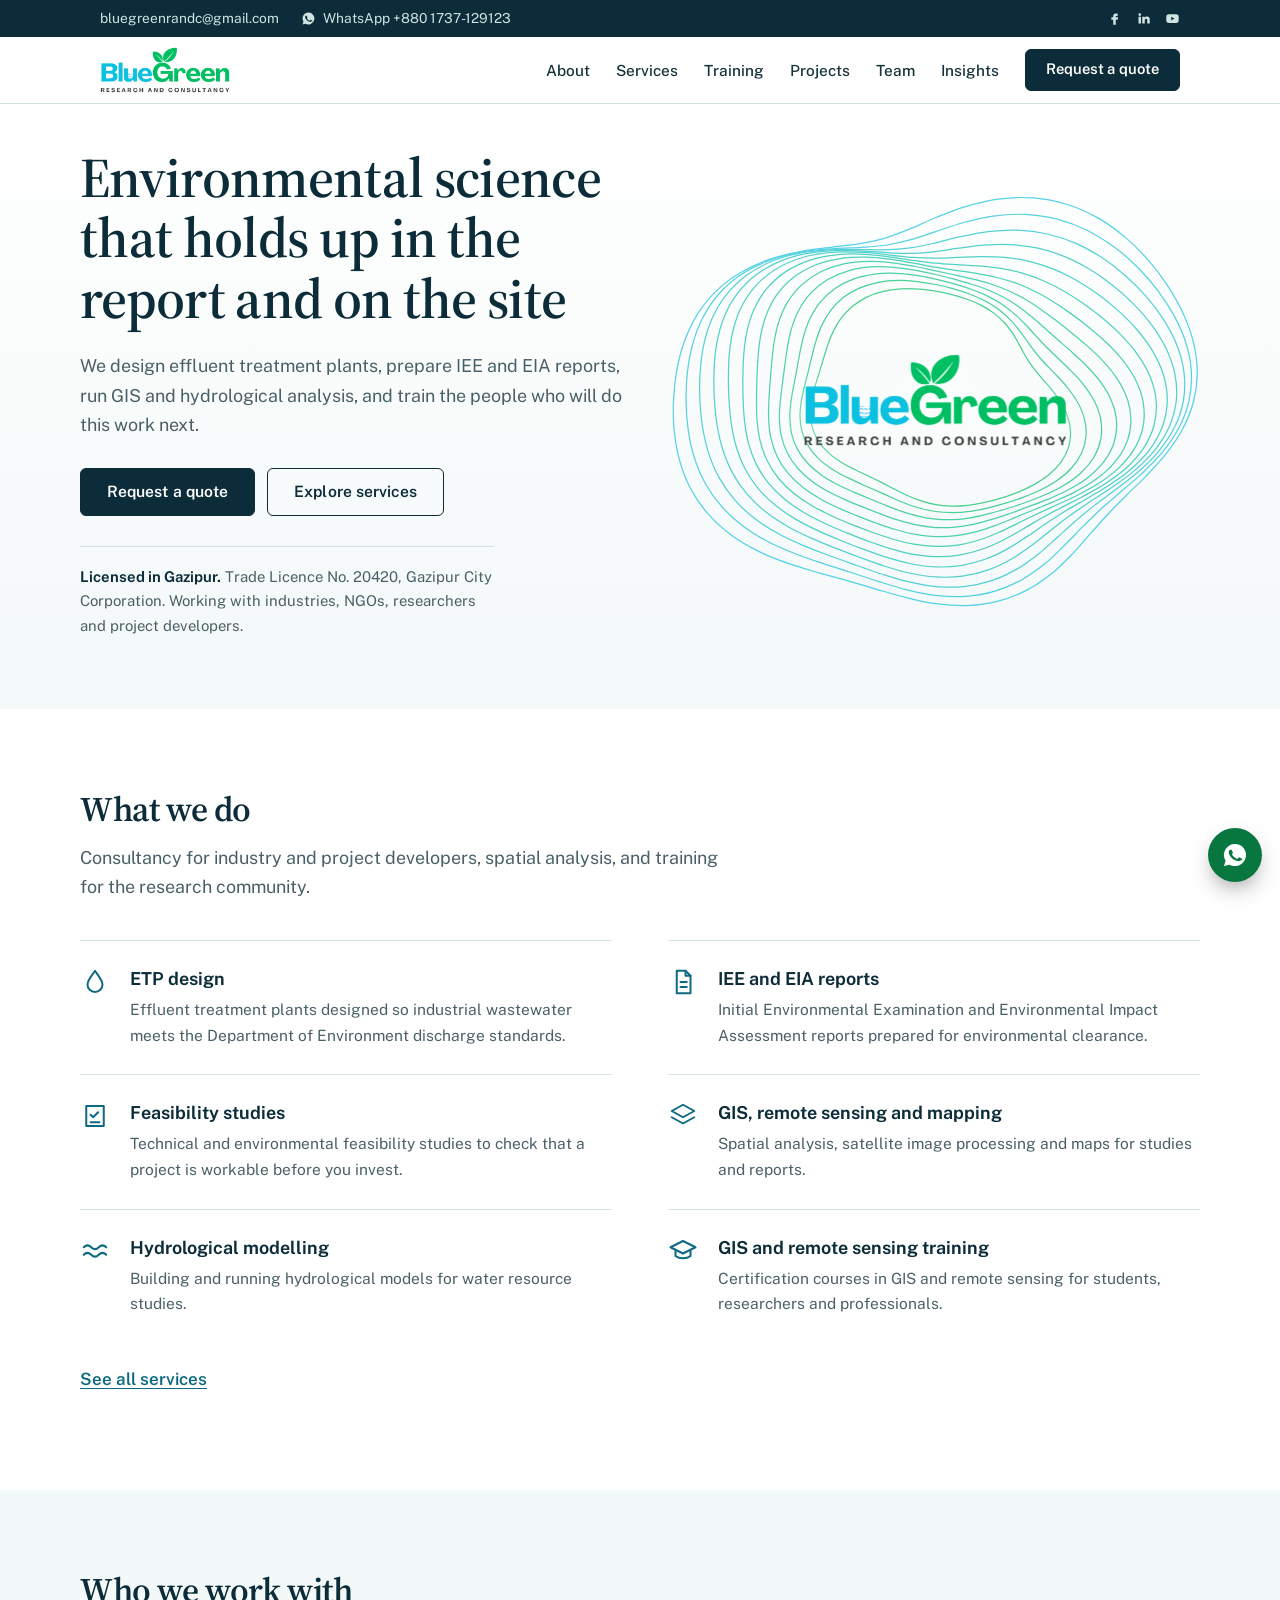
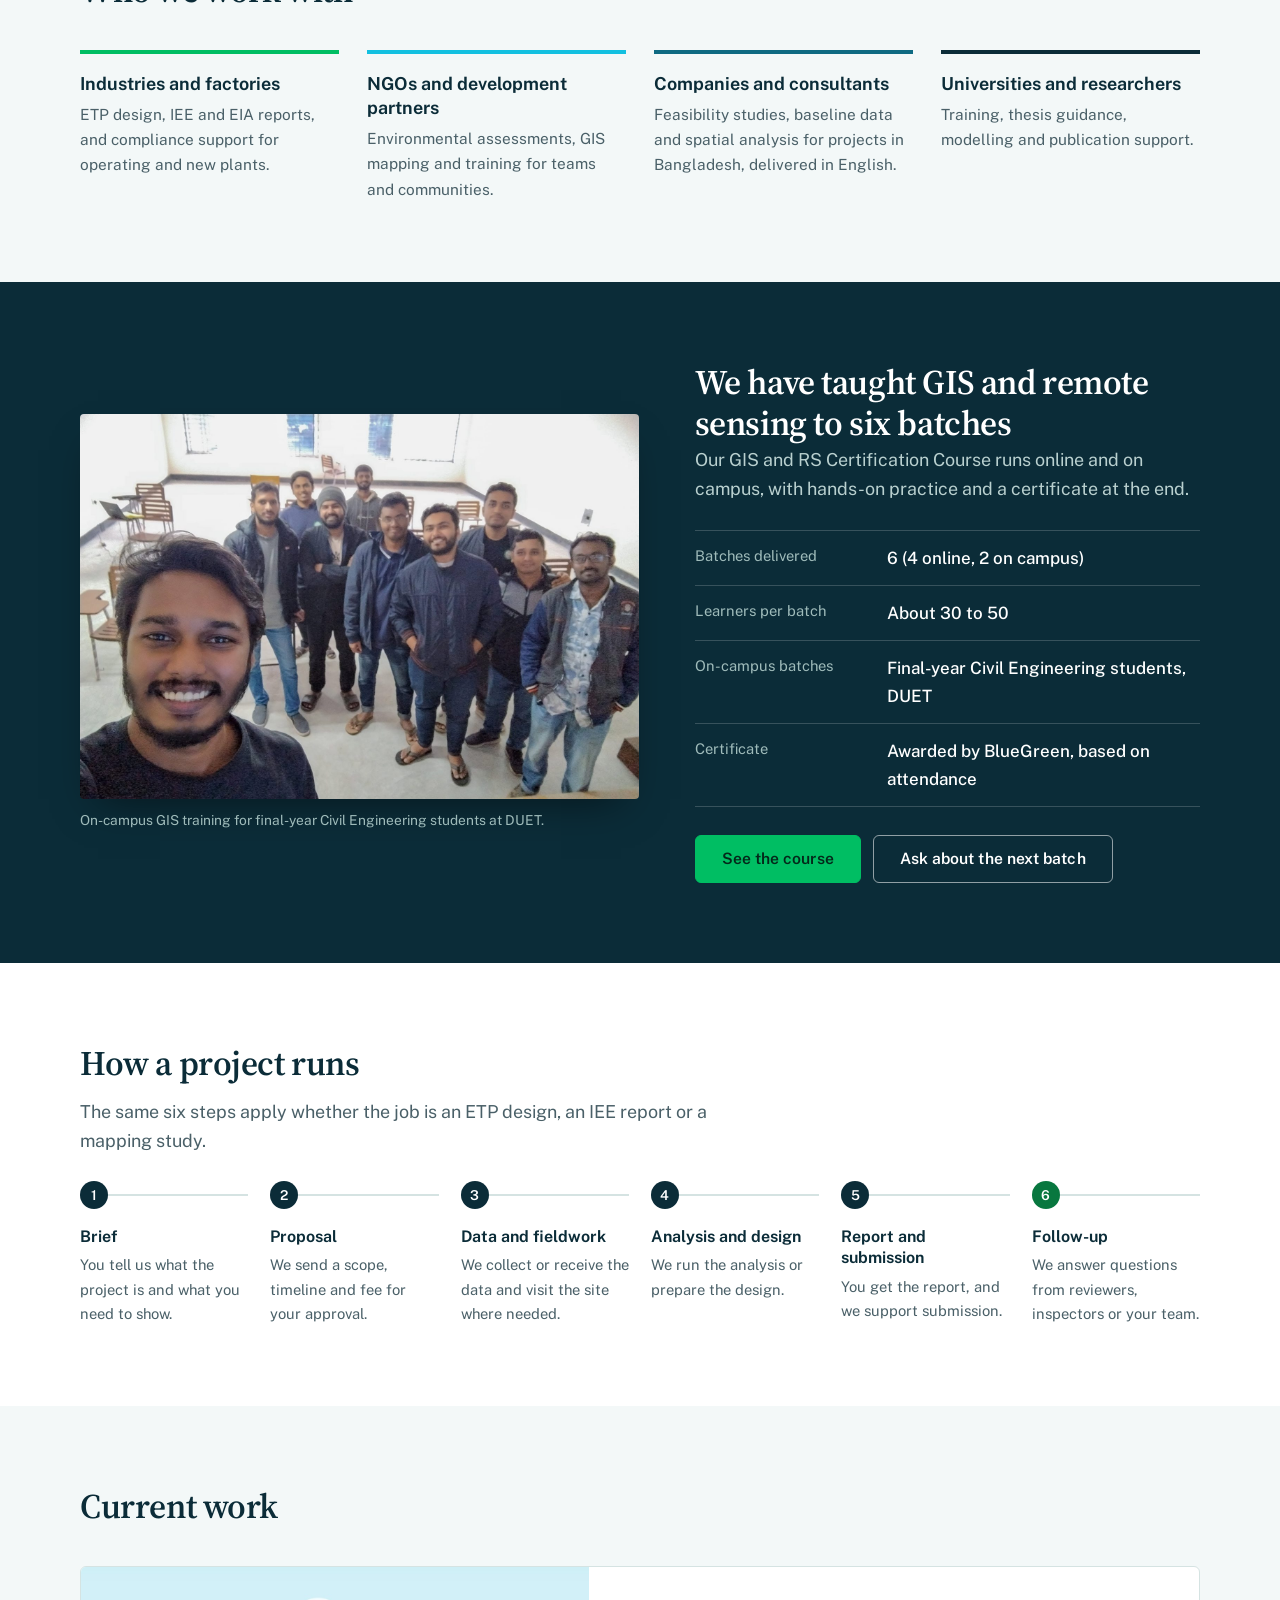
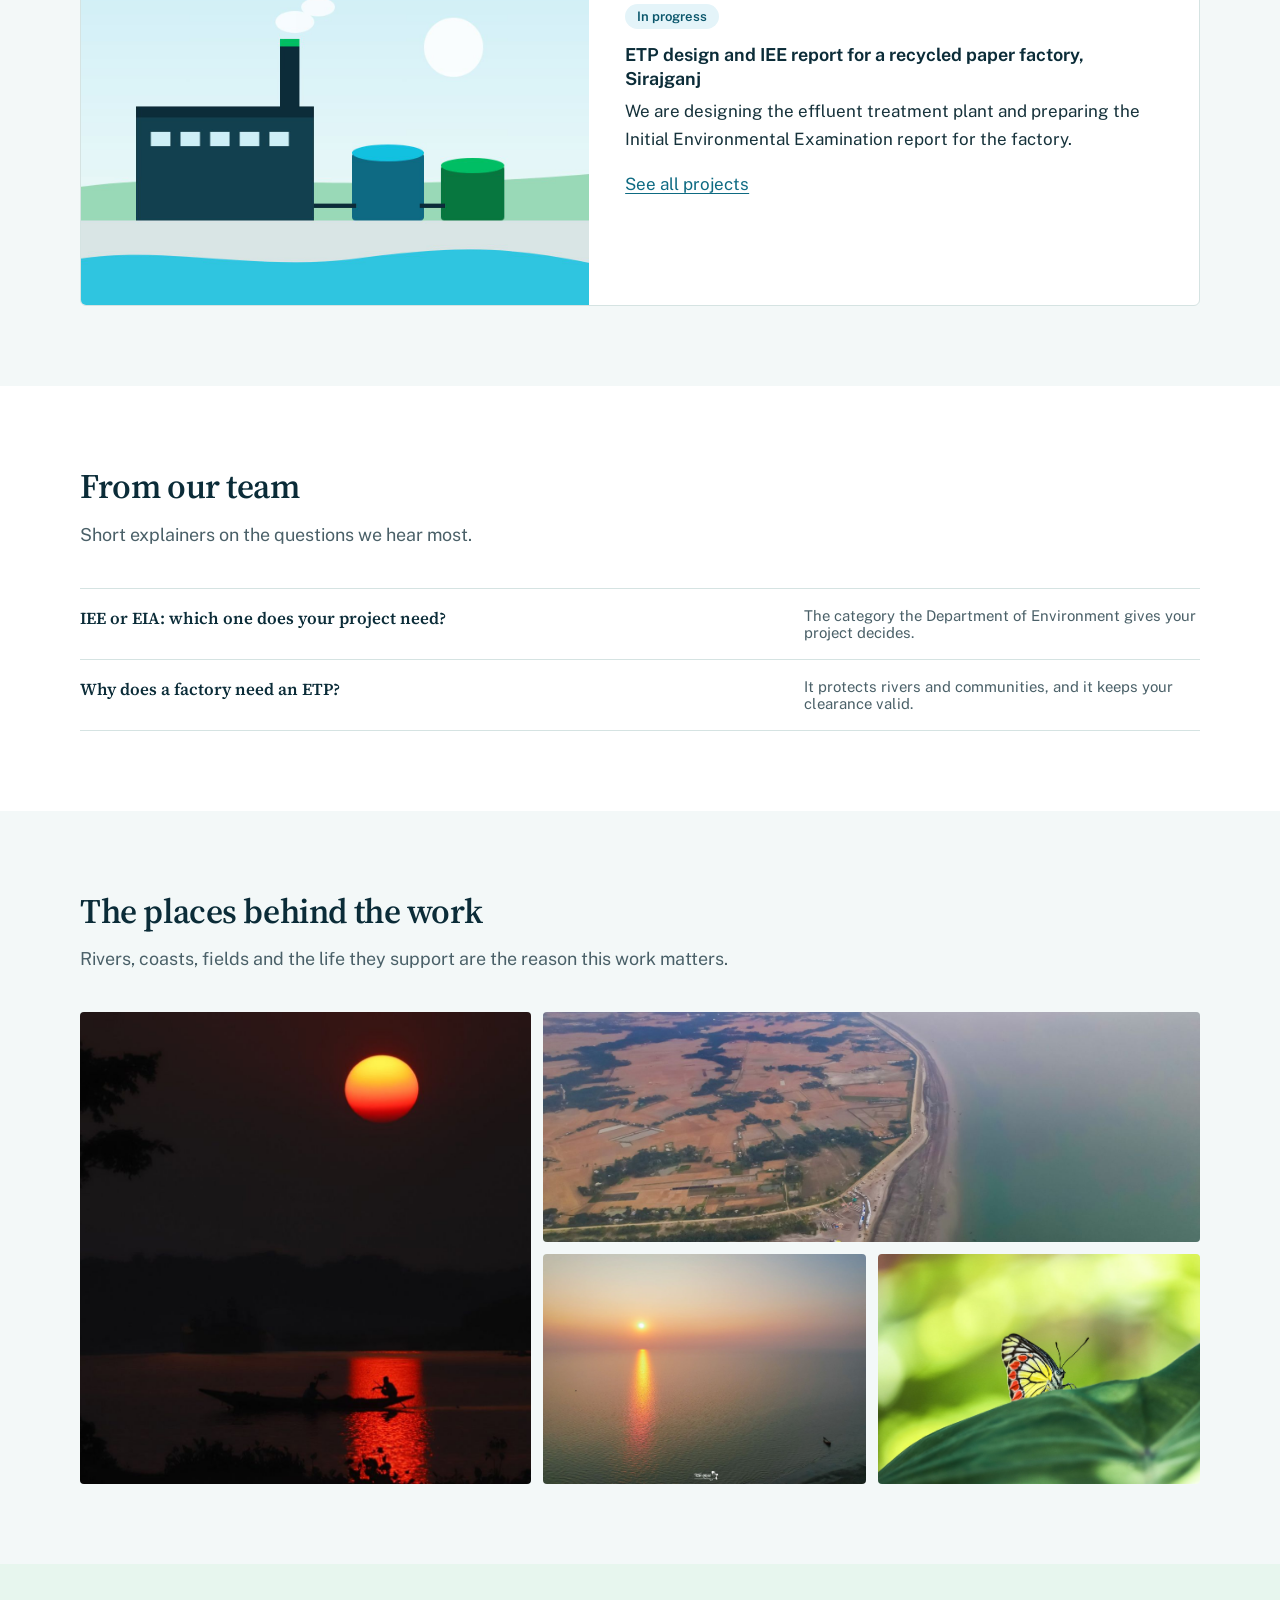
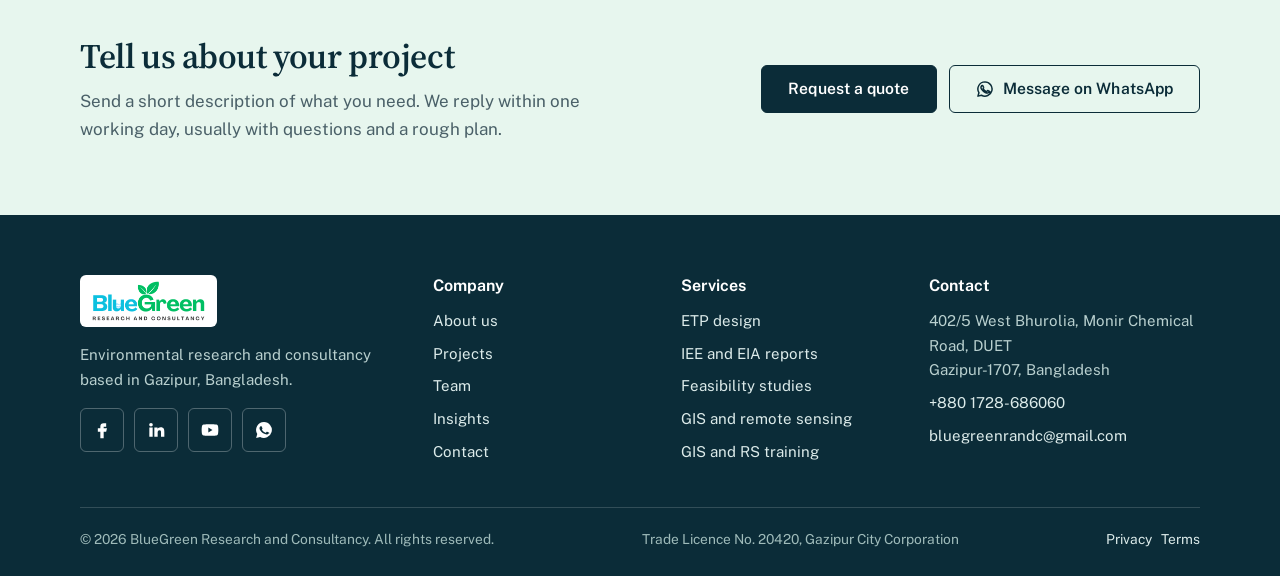
==== index.html @ e94d3d33 "Add files via upload" ====
<!DOCTYPE html>
<html lang="en"><head><meta charset="utf-8">
<meta name="viewport" content="width=device-width, initial-scale=1">
<title>Environmental research and consultancy in Bangladesh</title>
<meta name="description" content="BlueGreen Research and Consultancy, Gazipur: ETP design, IEE and EIA reports, feasibility studies, GIS and remote sensing, hydrological modelling and research support.">
<meta name="theme-color" content="#0b2c38">
<meta property="og:type" content="website"><meta property="og:site_name" content="BlueGreen Research and Consultancy">
<meta property="og:title" content="Environmental research and consultancy in Bangladesh"><meta property="og:description" content="BlueGreen Research and Consultancy, Gazipur: ETP design, IEE and EIA reports, feasibility studies, GIS and remote sensing, hydrological modelling and research support.">

<link rel="icon" href="favicon.png" sizes="48x48"><link rel="icon" href="favicon-192.png" sizes="192x192" type="image/png"><link rel="apple-touch-icon" href="apple-touch-icon.png">
<link rel="preconnect" href="https://fonts.googleapis.com"><link rel="preconnect" href="https://fonts.gstatic.com" crossorigin>
<link href="https://fonts.googleapis.com/css2?family=Public+Sans:wght@400;500;600;700&family=Source+Serif+4:opsz,wght@8..60,500;8..60,600&display=swap" rel="stylesheet">
<link rel="stylesheet" href="style.css">
<script>document.documentElement.className+=" js"</script>
<script type="application/ld+json">{"@context": "https://schema.org", "@type": "ProfessionalService", "name": "BlueGreen Research and Consultancy", "email": "bluegreenrandc@gmail.com", "telephone": "+8801728686060", "address": {"@type": "PostalAddress", "streetAddress": "402/5 West Bhurolia, Monir Chemical Road, DUET", "addressLocality": "Gazipur", "postalCode": "1707", "addressCountry": "BD"}, "sameAs": ["https://www.facebook.com/bluegreenrand", "https://www.linkedin.com/company/bluegreen-research-and-consuntancy/", "https://www.youtube.com/@BlueGreenResearchandConsultanc"], "description": "Environmental research and consultancy: ETP design, IEE/EIA, GIS and remote sensing, training."}</script></head><body>
<a class="skip" href="#main">Skip to content</a>
<div class="topbar"><div class="wrap topbar-in">
<div class="tb-left"><a href="mailto:bluegreenrandc@gmail.com">bluegreenrandc@gmail.com</a><a href="https://wa.me/8801737129123?text=Hello%20BlueGreen%2C%20I%20would%20like%20to%20discuss%20a%20project." rel="noopener"><svg viewBox="0 0 24 24" aria-hidden="true"><path d="M12 2.5a9.5 9.5 0 0 0-8.1 14.4L2.6 21.5l4.7-1.2A9.5 9.5 0 1 0 12 2.5zm5.3 13.6c-.2.6-1.300 1.200-1.800 1.200-.5.100-1 .2-3.200-.7-2.700-1.100-4.400-3.800-4.600-4-.1-.2-1.100-1.400-1.100-2.700s.7-1.900.9-2.200c.2-.3.500-.3.700-.3h.5c.2 0 .4 0 .6.500l.8 1.900c.1.200.1.400 0 .6l-.4.600c-.2.200-.3.400-.1.700.2.300.8 1.300 1.700 2.100 1.100 1 2.100 1.300 2.400 1.500.3.100.5.100.6-.1l.9-1c.2-.3.400-.2.700-.1l1.800.9c.3.100.5.200.5.300.1.200.1.800-.1 1.300z"/></svg>WhatsApp +880 1737-129123</a></div>
<div class="tb-right"><a href="https://www.facebook.com/bluegreenrand" rel="noopener" aria-label="Facebook"><svg viewBox="0 0 24 24" aria-hidden="true"><path d="M14 8h3V4h-3a4 4 0 0 0-4 4v2H7v4h3v8h4v-8h3l1-4h-4V8z"/></svg></a><a href="https://www.linkedin.com/company/bluegreen-research-and-consuntancy/" rel="noopener" aria-label="LinkedIn"><svg viewBox="0 0 24 24" aria-hidden="true"><path d="M4 9h4v11H4zM6 3.5a2.2 2.2 0 1 1 0 4.4 2.2 2.2 0 0 1 0-4.4zM10 9h3.8v1.6c.6-1 1.9-1.9 3.8-1.9 4 0 4.4 2.6 4.4 6V20h-4v-4.8c0-1.3 0-2.9-1.8-2.9s-2.2 1.4-2.2 2.8V20h-4z"/></svg></a><a href="https://www.youtube.com/@BlueGreenResearchandConsultanc" rel="noopener" aria-label="YouTube"><svg viewBox="0 0 24 24" aria-hidden="true"><path d="M21.6 7.2a2.5 2.5 0 0 0-1.8-1.8C18.2 5 12 5 12 5s-6.2 0-7.8.4A2.5 2.5 0 0 0 2.4 7.2C2 8.8 2 12 2 12s0 3.2.4 4.8a2.5 2.5 0 0 0 1.8 1.8C5.8 19 12 19 12 19s6.2 0 7.8-.4a2.5 2.5 0 0 0 1.8-1.8c.4-1.6.4-4.8.4-4.8s0-3.2-.4-4.8zM10 15V9l5 3z"/></svg></a></div>
</div></div>
<header class="site-header"><nav class="wrap nav" aria-label="Main">
<a class="brand" href="index.html"><img src="logo.png" width="130" height="46" alt="BlueGreen Research and Consultancy - home"></a>
<button class="nav-toggle" type="button" aria-expanded="false" aria-controls="menu"><span></span><span></span><span></span><span class="sr">Menu</span></button>
<ul id="menu" class="menu"><li><a href="about.html">About</a></li><li><a href="services.html">Services</a></li><li><a href="training.html">Training</a></li><li><a href="projects.html">Projects</a></li><li><a href="team.html">Team</a></li><li><a href="insights.html">Insights</a></li><li><a class="btn btn-sm" href="contact.html">Request a quote</a></li></ul>
</nav></header>
<main id="main">

<section class="hero"><div class="wrap hero-grid">
<div>
<h1>Environmental science that holds up in the report and on the site</h1>
<p class="lead">We design effluent treatment plants, prepare IEE and EIA reports, run GIS and hydrological analysis, and train the people who will do this work next.</p>
<div class="btn-row"><a class="btn" href="contact.html">Request a quote</a><a class="btn btn-line" href="services.html">Explore services</a></div>
<p class="hero-note"><b>Licensed in Gazipur.</b> Trade Licence No. 20420, Gazipur City Corporation. Working with industries, NGOs, researchers and project developers.</p>
</div>
<div class="emblem" aria-hidden="false">
<svg viewBox="0 0 640 560" aria-hidden="true" focusable="false"><circle class="rip" cx="320" cy="280" r="120" style="--r:0"/><circle class="rip" cx="320" cy="280" r="120" style="--r:1"/><circle class="rip" cx="320" cy="280" r="120" style="--r:2"/><g class="contours"><path d="M470.0,280.0C473.5,285.6 477.0,291.8 479.1,298.0C481.3,304.3 482.9,311.1 483.2,317.6C483.4,324.1 482.5,330.9 480.5,337.2C478.6,343.4 475.2,349.6 471.2,355.1C467.2,360.6 462.0,365.6 456.6,370.1C451.1,374.6 444.8,378.5 438.5,382.0C432.3,385.4 425.6,388.4 419.1,391.0C412.5,393.7 405.8,396.0 399.2,398.0C392.6,400.0 386.0,401.8 379.4,403.3C372.7,404.7 366.1,405.9 359.5,406.7C352.8,407.4 346.1,407.8 339.5,407.7C333.0,407.5 326.3,406.9 320.0,405.8C313.7,404.7 307.4,403.0 301.5,401.0C295.5,399.1 289.9,396.7 284.4,394.2C279.0,391.8 273.9,389.0 268.7,386.4C263.6,383.8 258.8,381.2 253.8,378.7C248.7,376.1 243.8,373.7 238.6,371.3C233.4,368.8 228.0,366.4 222.7,363.7C217.3,361.0 211.7,358.2 206.4,354.9C201.2,351.6 195.8,348.0 191.3,343.9C186.7,339.8 182.4,335.1 179.1,330.2C175.7,325.3 173.1,319.8 171.3,314.3C169.6,308.8 168.8,302.9 168.5,297.1C168.3,291.4 169.1,285.6 170.0,280.0C170.9,274.4 172.5,268.9 174.0,263.5C175.5,258.1 177.3,252.8 178.9,247.5C180.5,242.2 182.1,236.9 183.8,231.5C185.4,226.0 187.0,220.5 188.9,214.9C190.9,209.3 192.8,203.5 195.6,197.9C198.3,192.3 201.3,186.5 205.2,181.3C209.1,176.1 213.6,170.9 218.8,166.6C224.0,162.2 230.0,158.3 236.2,155.2C242.5,152.1 249.5,149.8 256.5,148.1C263.4,146.4 270.8,145.5 277.9,145.0C285.1,144.5 292.4,144.8 299.4,145.3C306.4,145.7 313.3,146.7 320.0,147.8C326.7,148.9 333.3,150.3 339.6,151.9C346.0,153.5 352.2,155.3 358.2,157.5C364.1,159.6 370.0,162.1 375.4,164.9C380.9,167.8 386.1,171.0 390.8,174.6C395.5,178.1 399.8,182.2 403.6,186.3C407.4,190.5 410.6,195.1 413.6,199.5C416.6,204.0 419.0,208.6 421.5,213.0C424.0,217.5 426.1,221.8 428.6,226.1C431.1,230.3 433.6,234.3 436.6,238.5C439.6,242.6 443.0,246.5 446.6,250.8C450.2,255.1 454.4,259.5 458.3,264.3C462.2,269.2 466.5,274.4 470.0,280.0Z" stroke="#00be63" pathLength="1" style="--i:0"/>
<path d="M490.5,280.0C494.2,286.4 497.6,293.3 499.5,300.3C501.5,307.3 502.5,314.8 502.0,321.9C501.6,329.1 499.8,336.4 496.8,343.0C493.9,349.6 489.5,356.0 484.4,361.6C479.4,367.3 473.1,372.4 466.8,376.8C460.4,381.3 453.2,385.1 446.2,388.5C439.2,392.0 431.9,394.8 424.8,397.5C417.7,400.1 410.6,402.4 403.6,404.5C396.5,406.6 389.6,408.5 382.6,410.1C375.7,411.6 368.7,413.1 361.7,414.0C354.8,414.9 347.7,415.5 340.8,415.6C333.8,415.6 326.8,415.2 320.0,414.2C313.2,413.3 306.5,411.8 300.1,410.0C293.7,408.2 287.5,405.9 281.5,403.6C275.5,401.3 269.8,398.6 264.1,396.1C258.4,393.6 252.9,391.0 247.2,388.5C241.5,385.9 235.8,383.5 230.0,380.9C224.2,378.3 218.1,375.7 212.2,372.7C206.3,369.7 200.1,366.6 194.5,362.8C188.8,359.1 183.2,355.0 178.4,350.3C173.6,345.7 169.2,340.4 165.9,334.9C162.6,329.4 160.0,323.3 158.4,317.2C156.7,311.2 156.1,304.8 156.0,298.6C155.9,292.4 156.8,286.1 157.7,280.0C158.7,273.9 160.2,268.0 161.6,262.1C163.0,256.2 164.6,250.4 166.1,244.5C167.5,238.6 168.8,232.8 170.4,226.7C171.9,220.6 173.3,214.4 175.3,208.1C177.2,201.9 179.3,195.3 182.3,189.1C185.3,182.9 188.8,176.6 193.2,170.9C197.5,165.3 202.8,159.8 208.7,155.2C214.6,150.7 221.4,146.7 228.5,143.7C235.5,140.6 243.4,138.4 251.1,137.0C258.8,135.5 267.0,135.0 274.8,134.8C282.6,134.7 290.4,135.3 298.0,136.2C305.5,137.0 312.9,138.3 320.0,139.7C327.1,141.1 334.0,142.8 340.7,144.7C347.4,146.6 353.9,148.6 360.2,150.9C366.5,153.3 372.6,155.9 378.4,158.8C384.1,161.8 389.6,165.1 394.7,168.8C399.7,172.4 404.4,176.5 408.6,180.7C412.9,184.9 416.6,189.4 420.2,193.9C423.7,198.3 426.8,202.9 430.1,207.4C433.3,211.8 436.3,216.2 439.8,220.5C443.2,224.9 446.7,229.0 450.7,233.4C454.7,237.8 459.1,242.1 463.6,246.9C468.0,251.7 473.1,256.6 477.6,262.2C482.1,267.7 486.9,273.6 490.5,280.0Z" stroke="#02be6e" pathLength="1" style="--i:1"/>
<path d="M511.6,280.0C515.2,287.1 518.3,294.9 519.7,302.6C521.0,310.3 521.2,318.5 519.9,326.1C518.5,333.7 515.6,341.4 511.6,348.3C507.6,355.1 502.0,361.6 495.9,367.3C489.9,373.1 482.6,378.1 475.3,382.5C468.1,387.0 460.2,390.6 452.6,394.0C445.0,397.4 437.2,400.2 429.7,403.0C422.2,405.7 414.8,408.1 407.5,410.3C400.2,412.6 393.1,414.8 385.8,416.6C378.6,418.5 371.4,420.3 364.1,421.5C356.8,422.7 349.4,423.7 342.0,424.0C334.7,424.3 327.2,424.2 320.0,423.5C312.8,422.8 305.5,421.4 298.6,419.8C291.6,418.2 284.9,416.0 278.3,413.8C271.7,411.6 265.4,409.0 259.1,406.5C252.7,404.0 246.6,401.4 240.3,398.8C233.9,396.2 227.6,393.6 221.2,390.8C214.7,387.9 208.1,385.1 201.7,381.8C195.3,378.4 188.6,374.8 182.7,370.6C176.7,366.4 170.8,361.7 165.9,356.5C161.0,351.3 156.5,345.5 153.2,339.4C149.9,333.4 147.4,326.7 145.8,320.1C144.3,313.6 143.8,306.7 143.7,300.0C143.6,293.3 144.4,286.6 145.3,280.0C146.1,273.4 147.5,267.0 148.7,260.6C149.9,254.2 151.1,247.9 152.4,241.4C153.6,234.9 154.6,228.3 156.0,221.6C157.4,214.8 158.7,207.9 160.8,200.9C162.8,194.0 165.1,186.8 168.5,180.0C171.9,173.3 175.9,166.4 181.0,160.4C186.0,154.5 192.1,148.8 198.8,144.1C205.5,139.5 213.3,135.7 221.2,132.8C229.1,129.9 237.8,128.1 246.3,127.0C254.8,125.9 263.6,125.8 272.0,126.1C280.5,126.3 288.8,127.4 296.8,128.6C304.8,129.8 312.5,131.4 320.0,133.1C327.5,134.7 334.6,136.6 341.6,138.6C348.7,140.6 355.5,142.7 362.0,145.1C368.6,147.4 375.1,150.0 381.2,152.9C387.3,155.9 393.2,159.1 398.8,162.7C404.3,166.3 409.4,170.2 414.3,174.3C419.1,178.4 423.5,182.9 427.9,187.2C432.2,191.6 436.1,196.2 440.2,200.6C444.4,205.1 448.4,209.5 452.8,214.0C457.3,218.6 461.9,223.0 466.8,227.7C471.7,232.5 477.1,237.2 482.3,242.6C487.6,247.9 493.3,253.6 498.2,259.8C503.0,266.1 508.0,272.9 511.6,280.0Z" stroke="#03be7a" pathLength="1" style="--i:2"/>
<path d="M532.5,280.0C535.8,287.9 538.2,296.5 538.8,304.8C539.4,313.1 538.5,321.8 536.1,329.8C533.7,337.8 529.5,345.8 524.4,352.8C519.3,359.9 512.5,366.4 505.5,372.1C498.5,377.8 490.3,382.7 482.3,387.1C474.4,391.5 465.9,395.1 457.9,398.6C449.8,402.0 441.8,404.9 434.0,407.8C426.3,410.7 418.8,413.4 411.3,416.0C403.8,418.6 396.5,421.2 389.1,423.5C381.6,425.7 374.2,427.9 366.6,429.6C359.0,431.2 351.2,432.6 343.5,433.2C335.7,433.9 327.7,434.0 320.0,433.6C312.3,433.1 304.5,432.0 297.0,430.5C289.5,429.0 282.1,426.9 274.9,424.7C267.7,422.5 260.8,419.9 253.9,417.3C246.9,414.8 240.1,412.1 233.2,409.3C226.3,406.5 219.3,403.8 212.3,400.7C205.4,397.6 198.2,394.4 191.3,390.7C184.5,386.9 177.4,382.9 171.2,378.2C164.9,373.5 158.8,368.3 153.8,362.5C148.7,356.8 144.2,350.4 140.9,343.8C137.5,337.2 135.1,330.1 133.5,323.0C131.8,315.9 131.3,308.5 131.1,301.4C130.9,294.2 131.6,287.1 132.3,280.0C132.9,272.9 134.0,266.0 134.8,259.0C135.7,252.0 136.6,245.1 137.6,238.0C138.6,230.8 139.3,223.5 140.7,216.1C142.0,208.7 143.3,201.0 145.6,193.4C147.9,185.8 150.6,178.0 154.5,170.8C158.4,163.6 163.2,156.3 169.0,150.1C174.8,144.0 181.9,138.2 189.5,133.7C197.1,129.2 205.9,125.6 214.6,123.1C223.4,120.5 233.0,119.2 242.2,118.5C251.4,117.8 260.9,118.2 269.8,118.9C278.8,119.6 287.5,121.1 295.9,122.5C304.3,124.0 312.2,125.9 320.0,127.6C327.8,129.4 335.2,131.3 342.5,133.2C349.8,135.2 356.9,137.1 363.8,139.4C370.8,141.6 377.6,143.9 384.2,146.7C390.8,149.4 397.3,152.4 403.4,155.8C409.5,159.1 415.4,162.9 421.0,166.8C426.6,170.8 431.8,175.1 437.0,179.4C442.2,183.7 447.1,188.2 452.2,192.7C457.4,197.3 462.4,201.8 467.8,206.6C473.3,211.4 478.9,216.1 484.7,221.3C490.4,226.6 496.7,231.9 502.5,238.0C508.2,244.0 514.4,250.4 519.4,257.4C524.4,264.4 529.3,272.1 532.5,280.0Z" stroke="#05bf85" pathLength="1" style="--i:3"/>
<path d="M552.5,280.0C555.1,288.6 556.6,297.9 556.2,306.7C555.8,315.6 553.7,324.7 550.2,333.0C546.7,341.4 541.2,349.5 535.0,356.6C528.9,363.7 521.0,370.2 513.2,375.9C505.3,381.6 496.4,386.4 488.0,390.8C479.5,395.3 470.7,398.9 462.4,402.5C454.1,406.1 446.0,409.2 438.2,412.4C430.3,415.7 422.8,418.8 415.3,421.9C407.7,425.0 400.3,428.1 392.7,430.9C385.0,433.7 377.4,436.5 369.4,438.6C361.5,440.7 353.3,442.5 345.0,443.5C336.8,444.5 328.3,444.9 320.0,444.6C311.7,444.3 303.3,443.3 295.2,441.8C287.1,440.4 279.2,438.3 271.4,436.0C263.6,433.8 256.1,431.1 248.5,428.4C241.0,425.7 233.6,422.8 226.1,419.8C218.7,416.8 211.1,413.8 203.6,410.4C196.2,407.0 188.5,403.5 181.2,399.3C174.0,395.2 166.6,390.7 160.0,385.6C153.5,380.4 147.2,374.6 141.9,368.4C136.7,362.2 132.1,355.3 128.6,348.2C125.1,341.1 122.7,333.4 120.9,325.9C119.1,318.3 118.5,310.5 118.1,302.9C117.6,295.2 118.1,287.6 118.4,280.0C118.7,272.4 119.4,265.0 119.9,257.3C120.5,249.7 121.0,242.2 121.8,234.3C122.6,226.5 123.2,218.5 124.5,210.4C125.9,202.3 127.4,193.8 130.1,185.7C132.7,177.6 136.0,169.2 140.6,161.6C145.2,154.1 150.9,146.6 157.7,140.4C164.4,134.2 172.6,128.6 181.1,124.3C189.7,120.1 199.5,116.9 209.1,114.8C218.7,112.7 229.1,111.9 238.9,111.7C248.8,111.4 258.7,112.4 268.1,113.4C277.5,114.5 286.5,116.3 295.2,117.9C303.8,119.5 312.0,121.4 320.0,123.1C328.0,124.8 335.6,126.4 343.3,128.1C350.9,129.8 358.3,131.4 365.7,133.2C373.1,135.1 380.5,137.0 387.7,139.4C394.9,141.8 402.1,144.5 408.9,147.5C415.8,150.6 422.5,154.1 429.0,157.8C435.5,161.6 441.7,165.8 447.8,170.1C454.0,174.4 459.9,178.9 466.1,183.6C472.2,188.3 478.3,193.1 484.6,198.3C490.9,203.4 497.5,208.7 503.9,214.5C510.4,220.3 517.2,226.4 523.3,233.2C529.4,239.9 535.6,247.2 540.5,255.0C545.4,262.8 549.8,271.4 552.5,280.0Z" stroke="#07bf90" pathLength="1" style="--i:4"/>
<path d="M570.7,280.0C572.5,289.3 572.9,299.2 571.4,308.5C570.0,317.8 566.6,327.2 562.0,335.8C557.3,344.3 550.7,352.4 543.5,359.6C536.4,366.8 527.7,373.2 519.2,378.9C510.7,384.6 501.4,389.4 492.6,393.9C483.9,398.5 475.0,402.2 466.7,406.1C458.3,410.0 450.3,413.6 442.5,417.3C434.6,421.0 427.3,424.7 419.6,428.4C412.0,432.1 404.6,436.0 396.7,439.3C388.9,442.7 380.9,446.1 372.6,448.7C364.2,451.3 355.5,453.5 346.8,454.8C338.0,456.1 328.9,456.6 320.0,456.4C311.1,456.3 302.1,455.2 293.4,453.7C284.7,452.2 276.2,449.9 267.8,447.5C259.5,445.1 251.4,442.2 243.3,439.3C235.2,436.4 227.2,433.3 219.2,430.1C211.2,426.9 203.2,423.6 195.2,419.9C187.2,416.1 179.1,412.3 171.4,407.8C163.7,403.3 156.0,398.3 149.1,392.8C142.2,387.2 135.7,380.9 130.2,374.3C124.7,367.6 119.9,360.2 116.2,352.6C112.5,345.0 109.8,336.9 107.8,328.9C105.8,320.9 104.9,312.6 104.1,304.4C103.4,296.3 103.4,288.2 103.4,280.0C103.4,271.8 103.6,263.8 103.9,255.5C104.2,247.3 104.4,239.0 105.1,230.5C105.7,222.0 106.3,213.2 107.9,204.5C109.5,195.7 111.4,186.6 114.6,178.0C117.9,169.4 122.0,160.7 127.4,152.9C132.9,145.2 139.7,137.7 147.5,131.6C155.2,125.5 164.5,120.3 174.0,116.4C183.6,112.5 194.3,109.9 204.7,108.3C215.1,106.6 226.1,106.4 236.5,106.6C246.9,106.8 257.2,108.2 266.9,109.4C276.5,110.7 285.8,112.6 294.6,114.1C303.5,115.7 311.7,117.3 320.0,118.7C328.3,120.1 336.1,121.3 344.1,122.5C352.1,123.7 360.0,124.7 368.0,126.0C375.9,127.4 384.0,128.7 391.9,130.6C399.9,132.6 407.9,134.8 415.6,137.5C423.4,140.3 431.1,143.5 438.5,147.2C446.0,150.8 453.2,154.9 460.4,159.3C467.5,163.7 474.5,168.4 481.5,173.4C488.6,178.4 495.6,183.6 502.7,189.3C509.7,195.0 517.0,200.9 523.9,207.4C530.8,213.9 537.9,220.8 544.0,228.4C550.2,235.9 556.2,244.1 560.7,252.8C565.1,261.4 568.9,270.7 570.7,280.0Z" stroke="#08bf9c" pathLength="1" style="--i:5"/>
<path d="M586.7,280.0C587.5,289.9 586.7,300.3 584.2,309.9C581.6,319.6 577.0,329.2 571.4,337.9C565.7,346.6 558.0,354.8 550.2,362.0C542.3,369.2 533.0,375.5 524.1,381.3C515.2,387.1 505.7,391.9 496.9,396.7C488.0,401.5 479.3,405.6 471.1,409.9C462.8,414.2 455.1,418.4 447.3,422.7C439.6,427.1 432.4,431.6 424.7,435.9C417.0,440.3 409.5,444.9 401.4,448.9C393.3,452.9 384.8,456.9 376.1,459.9C367.3,462.9 358.0,465.4 348.6,466.9C339.3,468.4 329.5,469.0 320.0,468.8C310.5,468.6 300.9,467.3 291.6,465.7C282.3,464.0 273.2,461.5 264.3,458.8C255.4,456.2 246.8,453.1 238.1,450.0C229.5,446.8 221.1,443.5 212.6,440.0C204.1,436.5 195.5,433.0 187.0,429.0C178.6,425.0 170.0,420.9 161.8,416.0C153.7,411.2 145.5,405.9 138.2,400.0C130.9,394.0 124.0,387.3 118.2,380.2C112.3,373.1 107.3,365.2 103.2,357.2C99.2,349.2 96.2,340.6 93.8,332.1C91.5,323.6 90.2,314.8 89.1,306.1C88.0,297.5 87.6,288.8 87.3,280.0C86.9,271.2 86.8,262.5 86.9,253.6C87.0,244.7 87.1,235.7 87.8,226.5C88.6,217.3 89.4,207.9 91.4,198.6C93.4,189.3 95.9,179.6 99.9,170.7C103.9,161.8 109.0,152.8 115.5,145.0C122.0,137.3 129.9,130.0 138.8,124.1C147.6,118.3 157.9,113.5 168.4,110.1C178.8,106.6 190.4,104.6 201.5,103.5C212.6,102.3 224.1,102.7 234.8,103.2C245.6,103.7 256.1,105.3 266.0,106.5C275.8,107.8 285.1,109.5 294.1,110.8C303.1,112.0 311.5,113.1 320.0,113.9C328.5,114.8 336.7,115.2 345.2,115.7C353.6,116.2 362.1,116.4 370.8,117.1C379.4,117.8 388.3,118.5 397.1,119.9C405.9,121.3 414.9,123.1 423.7,125.6C432.4,128.0 441.1,131.1 449.6,134.8C458.0,138.4 466.3,142.6 474.4,147.2C482.5,151.8 490.4,156.9 498.2,162.4C506.1,167.9 513.8,173.7 521.4,180.0C529.0,186.3 536.7,193.0 543.8,200.3C550.8,207.6 558.0,215.4 563.9,223.8C569.8,232.2 575.4,241.3 579.2,250.7C583.0,260.0 585.9,270.1 586.7,280.0Z" stroke="#0abfa7" pathLength="1" style="--i:6"/>
<path d="M600.2,280.0C600.0,290.4 598.0,301.1 594.4,311.1C590.8,321.0 585.2,330.8 578.7,339.6C572.1,348.4 563.7,356.5 555.4,363.8C547.0,371.1 537.4,377.5 528.3,383.4C519.3,389.4 509.9,394.4 501.2,399.6C492.5,404.7 484.1,409.3 476.1,414.2C468.0,419.1 460.6,424.0 453.0,429.1C445.4,434.2 438.3,439.5 430.5,444.6C422.8,449.7 415.0,455.1 406.5,459.7C398.1,464.3 389.2,468.7 379.8,472.0C370.5,475.4 360.5,478.0 350.6,479.6C340.6,481.1 330.1,481.6 320.0,481.2C309.9,480.8 299.6,479.3 289.8,477.4C279.9,475.5 270.3,472.6 260.9,469.8C251.5,466.9 242.4,463.5 233.2,460.1C224.1,456.8 215.2,453.3 206.2,449.6C197.1,445.9 188.0,442.2 179.0,438.0C170.0,433.8 160.9,429.4 152.2,424.3C143.5,419.2 134.8,413.7 127.0,407.3C119.3,401.0 111.8,394.0 105.5,386.5C99.3,379.0 93.8,370.7 89.3,362.2C84.9,353.7 81.5,344.6 78.8,335.6C76.0,326.6 74.4,317.2 72.9,308.0C71.5,298.7 70.8,289.4 70.2,280.0C69.6,270.6 69.3,261.2 69.4,251.6C69.5,242.0 69.6,232.3 70.6,222.5C71.7,212.8 72.9,202.7 75.6,192.9C78.2,183.2 81.6,173.2 86.5,164.1C91.4,155.0 97.7,145.9 105.2,138.3C112.8,130.6 122.0,123.6 131.8,118.2C141.7,112.7 153.0,108.5 164.3,105.5C175.6,102.6 187.8,101.1 199.4,100.4C211.0,99.6 222.8,100.3 233.8,100.9C244.7,101.6 255.2,103.1 265.2,104.1C275.2,105.1 284.4,106.4 293.5,107.0C302.7,107.7 311.2,107.9 320.0,107.9C328.8,107.9 337.4,107.3 346.5,107.0C355.5,106.6 364.8,105.9 374.3,105.9C383.7,105.8 393.6,105.9 403.4,106.8C413.2,107.8 423.3,109.2 433.1,111.6C442.8,113.9 452.6,117.0 462.0,120.8C471.5,124.6 480.7,129.1 489.6,134.2C498.5,139.2 507.1,144.9 515.6,151.0C524.0,157.0 532.2,163.6 540.1,170.7C548.0,177.8 555.8,185.4 562.8,193.5C569.8,201.7 576.7,210.4 582.1,219.6C587.6,228.8 592.5,238.7 595.5,248.8C598.5,258.9 600.3,269.6 600.2,280.0Z" stroke="#0bbfb3" pathLength="1" style="--i:7"/>
<path d="M611.1,280.0C609.9,290.8 606.9,301.8 602.5,312.0C598.0,322.1 591.5,332.0 584.4,340.9C577.3,349.8 568.4,358.0 559.8,365.4C551.1,372.9 541.5,379.3 532.6,385.5C523.6,391.8 514.6,397.2 506.1,402.8C497.7,408.5 489.8,413.7 482.1,419.4C474.3,425.0 467.2,430.8 459.7,436.6C452.3,442.5 445.1,448.7 437.2,454.5C429.2,460.3 421.1,466.4 412.2,471.4C403.3,476.5 393.8,481.3 383.8,484.8C373.9,488.3 363.1,491.0 352.5,492.4C341.9,493.8 330.7,494.0 320.0,493.4C309.3,492.8 298.5,490.8 288.1,488.6C277.7,486.4 267.6,483.2 257.7,480.1C247.7,476.9 238.2,473.3 228.6,469.8C218.9,466.3 209.5,462.7 199.9,458.9C190.3,455.1 180.6,451.3 171.0,447.0C161.4,442.7 151.5,438.2 142.2,432.9C132.9,427.6 123.5,421.8 115.2,415.2C106.8,408.6 98.8,401.2 92.0,393.2C85.2,385.3 79.2,376.5 74.3,367.5C69.4,358.5 65.7,348.9 62.6,339.3C59.5,329.7 57.5,319.8 55.8,309.9C54.1,300.0 53.2,290.0 52.6,280.0C51.9,270.0 51.6,259.9 51.9,249.6C52.1,239.4 52.6,229.0 54.1,218.7C55.7,208.4 57.6,197.8 61.1,187.8C64.5,177.7 68.9,167.5 74.9,158.3C80.9,149.2 88.4,140.3 97.0,132.8C105.6,125.4 116.0,118.9 126.8,113.8C137.5,108.8 149.8,105.1 161.7,102.6C173.6,100.0 186.3,99.1 198.2,98.6C210.1,98.0 221.9,98.8 233.0,99.3C244.0,99.8 254.4,101.0 264.4,101.4C274.3,101.9 283.5,102.3 292.8,102.1C302.0,101.8 310.8,101.0 320.0,99.9C329.2,98.9 338.4,97.1 348.2,95.8C357.9,94.5 368.1,92.8 378.5,92.1C389.0,91.4 400.0,90.8 410.8,91.5C421.7,92.1 432.9,93.4 443.7,95.8C454.5,98.2 465.3,101.5 475.5,105.7C485.8,109.8 495.8,115.0 505.3,120.6C514.9,126.3 524.0,132.7 532.8,139.6C541.6,146.4 550.0,153.9 558.0,161.9C565.9,169.8 573.6,178.3 580.3,187.3C587.0,196.3 593.3,205.9 598.2,215.9C603.0,225.9 607.1,236.6 609.2,247.3C611.4,257.9 612.2,269.2 611.1,280.0Z" stroke="#0dbfbe" pathLength="1" style="--i:8"/>
<path d="M619.7,280.0C617.7,291.1 613.9,302.4 608.8,312.7C603.7,323.0 596.6,333.0 589.2,342.0C581.7,351.1 572.7,359.3 564.1,367.0C555.5,374.6 546.1,381.3 537.4,388.0C528.8,394.6 520.2,400.6 512.2,406.8C504.1,413.1 496.7,419.1 489.2,425.6C481.8,432.0 474.9,438.6 467.5,445.3C460.0,451.9 452.7,459.0 444.5,465.5C436.3,471.9 427.7,478.5 418.2,483.9C408.8,489.3 398.5,494.3 387.9,497.8C377.2,501.3 365.7,503.8 354.4,505.0C343.1,506.2 331.3,505.9 320.0,505.0C308.7,504.0 297.4,501.6 286.5,499.1C275.6,496.6 265.0,493.1 254.6,489.8C244.2,486.5 234.2,482.8 224.1,479.2C213.9,475.6 203.9,472.1 193.6,468.3C183.4,464.5 172.9,460.8 162.6,456.4C152.3,452.0 141.6,447.5 131.6,442.0C121.5,436.6 111.4,430.5 102.4,423.6C93.3,416.7 84.7,408.9 77.3,400.5C69.9,392.1 63.5,382.8 58.2,373.3C52.8,363.7 48.7,353.5 45.4,343.3C42.1,333.0 39.9,322.5 38.1,311.9C36.4,301.4 35.5,290.7 35.0,280.0C34.5,269.3 34.4,258.5 35.1,247.7C35.8,237.0 36.8,226.0 39.0,215.3C41.3,204.5 44.1,193.6 48.6,183.3C53.0,173.0 58.5,162.8 65.6,153.7C72.7,144.6 81.3,136.0 91.0,128.9C100.6,121.7 112.0,115.7 123.5,111.0C135.0,106.4 147.9,103.2 160.2,100.9C172.6,98.7 185.5,98.0 197.4,97.4C209.4,96.9 221.2,97.5 232.1,97.5C243.1,97.6 253.2,98.0 263.2,97.6C273.1,97.2 282.2,96.5 291.7,95.1C301.2,93.7 310.2,91.5 320.0,89.3C329.8,87.1 339.7,84.1 350.3,81.9C360.9,79.6 372.2,77.0 383.6,75.7C395.1,74.4 407.3,73.5 419.2,74.0C431.1,74.5 443.5,76.0 455.2,78.6C466.9,81.3 478.6,85.2 489.6,90.0C500.5,94.7 511.1,100.7 521.0,107.1C531.0,113.6 540.4,120.9 549.3,128.7C558.1,136.5 566.5,144.9 574.3,153.8C582.0,162.6 589.3,172.0 595.6,181.8C601.8,191.7 607.6,202.1 611.7,212.8C615.9,223.5 619.1,234.8 620.4,246.0C621.8,257.2 621.6,268.9 619.7,280.0Z" stroke="#0fc0c9" pathLength="1" style="--i:9"/>
<path d="M626.5,280.0C624.0,291.4 619.5,302.8 614.1,313.3C608.6,323.8 601.3,333.9 593.8,343.1C586.3,352.3 577.4,360.7 569.0,368.7C560.6,376.7 551.7,383.8 543.4,390.9C535.2,398.1 527.2,404.7 519.5,411.7C511.9,418.7 504.9,425.6 497.7,432.8C490.4,440.0 483.7,447.6 476.1,455.0C468.6,462.4 461.0,470.2 452.4,477.2C443.7,484.1 434.4,491.1 424.4,496.7C414.3,502.2 403.2,507.2 391.8,510.5C380.5,513.9 368.2,516.0 356.3,516.9C344.3,517.8 331.9,517.1 320.0,515.7C308.1,514.4 296.3,511.7 285.0,508.9C273.6,506.1 262.6,502.5 251.7,499.1C240.8,495.7 230.3,492.1 219.5,488.6C208.7,485.1 198.0,481.7 187.0,478.1C176.1,474.4 164.8,470.8 153.6,466.5C142.4,462.2 130.9,457.6 120.0,452.0C109.1,446.4 98.1,440.1 88.4,432.9C78.6,425.6 69.3,417.3 61.4,408.4C53.5,399.5 46.6,389.6 41.0,379.4C35.4,369.2 31.1,358.3 27.7,347.4C24.3,336.4 22.1,325.1 20.6,313.9C19.0,302.7 18.3,291.3 18.2,280.0C18.1,268.7 18.5,257.3 19.8,246.0C21.1,234.7 23.0,223.3 26.1,212.3C29.2,201.2 33.1,190.1 38.5,179.7C43.9,169.4 50.6,159.2 58.7,150.3C66.8,141.4 76.5,133.0 87.0,126.2C97.5,119.4 109.6,113.8 121.7,109.5C133.8,105.1 147.0,102.3 159.5,100.1C172.0,97.9 184.8,97.2 196.7,96.3C208.6,95.4 220.0,95.5 230.8,94.8C241.6,94.0 251.5,93.4 261.4,91.9C271.3,90.3 280.5,88.2 290.2,85.5C300.0,82.8 309.6,79.1 320.0,75.7C330.4,72.3 341.3,68.1 352.9,65.0C364.5,61.9 376.9,58.6 389.5,57.0C402.1,55.3 415.5,54.3 428.4,54.9C441.4,55.6 454.7,57.5 467.2,60.7C479.7,64.0 492.1,68.7 503.5,74.3C515.0,79.9 525.8,86.9 535.9,94.3C546.1,101.7 555.5,110.1 564.2,118.8C573.0,127.6 581.1,137.0 588.5,146.7C595.9,156.4 602.7,166.7 608.4,177.3C614.1,187.8 619.2,199.0 622.7,210.2C626.2,221.5 628.7,233.4 629.3,245.0C629.9,256.6 629.1,268.6 626.5,280.0Z" stroke="#10c0d5" pathLength="1" style="--i:10"/>
<path d="M632.3,280.0C629.4,291.6 624.7,303.2 619.1,313.9C613.6,324.6 606.3,334.8 598.9,344.3C591.5,353.8 583.0,362.4 575.0,370.8C567.0,379.2 558.6,386.8 550.8,394.6C543.0,402.4 535.6,409.7 528.3,417.5C521.0,425.2 514.4,433.0 507.2,441.0C500.1,449.0 493.3,457.5 485.5,465.5C477.7,473.5 469.6,481.9 460.5,489.2C451.3,496.5 441.2,503.7 430.4,509.3C419.6,514.9 407.7,519.6 395.6,522.7C383.5,525.8 370.6,527.5 358.0,528.0C345.4,528.5 332.4,527.3 320.0,525.7C307.6,524.0 295.4,521.0 283.5,518.1C271.7,515.2 260.3,511.6 248.9,508.3C237.4,505.0 226.3,501.7 214.8,498.4C203.3,495.1 191.8,492.1 179.9,488.7C168.1,485.2 155.8,481.9 143.7,477.6C131.5,473.4 118.9,468.8 107.2,463.0C95.4,457.2 83.6,450.6 73.1,442.9C62.7,435.2 52.8,426.3 44.5,416.8C36.2,407.3 29.0,396.6 23.3,385.7C17.6,374.8 13.3,363.1 10.1,351.4C6.9,339.8 5.0,327.7 3.8,315.8C2.6,303.9 2.5,291.9 3.0,280.0C3.5,268.1 4.7,256.2 6.8,244.5C8.9,232.9 11.7,221.1 15.7,209.9C19.8,198.6 24.7,187.4 31.1,177.1C37.5,166.8 45.2,156.7 54.2,148.0C63.1,139.3 73.7,131.3 84.8,124.8C95.9,118.2 108.5,112.9 120.8,108.7C133.1,104.4 146.4,101.7 158.8,99.3C171.2,97.0 183.8,95.9 195.4,94.4C207.0,92.8 218.0,92.0 228.6,90.2C239.1,88.4 248.8,86.4 258.8,83.5C268.7,80.6 278.1,76.8 288.3,72.7C298.5,68.6 308.7,63.5 320.0,59.0C331.3,54.4 343.3,49.2 355.9,45.4C368.6,41.7 382.2,38.0 395.9,36.3C409.6,34.6 424.1,33.9 438.0,35.0C451.9,36.1 466.1,38.8 479.2,42.9C492.3,47.0 505.1,52.8 516.8,59.4C528.5,66.1 539.4,74.2 549.5,82.7C559.5,91.1 568.7,100.6 577.2,110.3C585.7,120.0 593.4,130.3 600.3,140.8C607.2,151.4 613.6,162.3 618.8,173.6C624.0,184.8 628.5,196.5 631.4,208.2C634.4,220.0 636.3,232.2 636.4,244.2C636.6,256.1 635.2,268.4 632.3,280.0Z" stroke="#12c0e0" pathLength="1" style="--i:11"/></g></svg>
<img src="logo.png" width="900" height="319" alt="BlueGreen Research and Consultancy logo">
</div>
</div></section>

<section><div class="wrap">
<div class="sec-head"><h2>What we do</h2><p class="lead">Consultancy for industry and project developers, spatial analysis, and training for the research community.</p></div>
<div class="svc-grid"><div class="svc"><svg class="" viewBox="0 0 24 24" aria-hidden="true"><path d="M12 3C9 7.5 6 10.5 6 14a6 6 0 0 0 12 0c0-3.5-3-6.5-6-11z"/></svg><div><h3>ETP design</h3><p>Effluent treatment plants designed so industrial wastewater meets the Department of Environment discharge standards.</p></div></div><div class="svc"><svg class="" viewBox="0 0 24 24" aria-hidden="true"><path d="M7 3h7l4 4v14H7z"/><path d="M14 3v4h4M10 12h5M10 16h5"/></svg><div><h3>IEE and EIA reports</h3><p>Initial Environmental Examination and Environmental Impact Assessment reports prepared for environmental clearance.</p></div></div><div class="svc"><svg class="" viewBox="0 0 24 24" aria-hidden="true"><path d="M5 4h14v16H5z"/><path d="m8.5 11 2 2 4-4M8.5 17h7"/></svg><div><h3>Feasibility studies</h3><p>Technical and environmental feasibility studies to check that a project is workable before you invest.</p></div></div><div class="svc"><svg class="" viewBox="0 0 24 24" aria-hidden="true"><path d="m12 3 9 5-9 5-9-5z"/><path d="m3 13 9 5 9-5"/></svg><div><h3>GIS, remote sensing and mapping</h3><p>Spatial analysis, satellite image processing and maps for studies and reports.</p></div></div><div class="svc"><svg class="" viewBox="0 0 24 24" aria-hidden="true"><path d="M3 9c2-2 4-2 6 0s4 2 6 0 4-2 6 0M3 15c2-2 4-2 6 0s4 2 6 0 4-2 6 0"/></svg><div><h3>Hydrological modelling</h3><p>Building and running hydrological models for water resource studies.</p></div></div><div class="svc"><svg class="" viewBox="0 0 24 24" aria-hidden="true"><path d="m2 9 10-5 10 5-10 5z"/><path d="M6 11.5V16c3 2.5 9 2.5 12 0v-4.5"/></svg><div><h3>GIS and remote sensing training</h3><p>Certification courses in GIS and remote sensing for students, researchers and professionals.</p></div></div></div>
<p class="more"><a href="services.html">See all services</a></p>
</div></section>

<section class="mist"><div class="wrap">
<div class="sec-head"><h2>Who we work with</h2></div>
<div class="four">
<div><h3>Industries and factories</h3><p>ETP design, IEE and EIA reports, and compliance support for operating and new plants.</p></div>
<div><h3>NGOs and development partners</h3><p>Environmental assessments, GIS mapping and training for teams and communities.</p></div>
<div><h3>Companies and consultants</h3><p>Feasibility studies, baseline data and spatial analysis for projects in Bangladesh, delivered in English.</p></div>
<div><h3>Universities and researchers</h3><p>Training, thesis guidance, modelling and publication support.</p></div>
</div></div></section>

<section class="dark"><div class="wrap split">
<figure class="photo"><img src="images/training-civil-duet.jpg" width="1600" height="1102" loading="lazy" alt="Trainers and final-year Civil Engineering students after an on-campus GIS training session at DUET"><figcaption>On-campus GIS training for final-year Civil Engineering students at DUET.</figcaption></figure>
<div>
<h2>We have taught GIS and remote sensing to six batches</h2>
<p class="lead">Our GIS and RS Certification Course runs online and on campus, with hands-on practice and a certificate at the end.</p>
<dl class="ledger">
<div><dt>Batches delivered</dt><dd>6 (4 online, 2 on campus)</dd></div>
<div><dt>Learners per batch</dt><dd>About 30 to 50</dd></div>
<div><dt>On-campus batches</dt><dd>Final-year Civil Engineering students, DUET</dd></div>
<div><dt>Certificate</dt><dd>Awarded by BlueGreen, based on attendance</dd></div>
</dl>
<div class="btn-row"><a class="btn btn-leaf" href="training.html">See the course</a><a class="btn btn-line" href="https://wa.me/8801737129123?text=Hello%20BlueGreen%2C%20please%20tell%20me%20about%20the%20next%20GIS%20and%20RS%20training%20batch." rel="noopener">Ask about the next batch</a></div>
</div></div></section>

<section><div class="wrap">
<div class="sec-head"><h2>How a project runs</h2><p class="lead">The same six steps apply whether the job is an ETP design, an IEE report or a mapping study.</p></div>
<ol class="steps"><li><h3>Brief</h3><p>You tell us what the project is and what you need to show.</p></li><li><h3>Proposal</h3><p>We send a scope, timeline and fee for your approval.</p></li><li><h3>Data and fieldwork</h3><p>We collect or receive the data and visit the site where needed.</p></li><li><h3>Analysis and design</h3><p>We run the analysis or prepare the design.</p></li><li><h3>Report and submission</h3><p>You get the report, and we support submission.</p></li><li><h3>Follow-up</h3><p>We answer questions from reviewers, inspectors or your team.</p></li></ol>
</div></section>

<section class="mist"><div class="wrap">
<div class="sec-head"><h2>Current work</h2></div>
<div class="strip"><img src="images/photo-industry.jpg" width="1200" height="800" loading="lazy" alt="">
<div><span class="chip">In progress</span><h3>ETP design and IEE report for a recycled paper factory, Sirajganj</h3>
<p>We are designing the effluent treatment plant and preparing the Initial Environmental Examination report for the factory.</p>
<p><a href="projects.html">See all projects</a></p></div></div>
</div></section>

<section><div class="wrap">
<div class="sec-head"><h2>From our team</h2><p class="lead">Short explainers on the questions we hear most.</p></div>
<ul class="linklist">
<li><a href="insights.html#iee-eia">IEE or EIA: which one does your project need?<span>The category the Department of Environment gives your project decides.</span></a></li>
<li><a href="insights.html#etp">Why does a factory need an ETP?<span>It protects rivers and communities, and it keeps your clearance valid.</span></a></li>
</ul>
</div></section>

<section class="mist"><div class="wrap">
<div class="sec-head"><h2>The places behind the work</h2><p class="lead">Rivers, coasts, fields and the life they support are the reason this work matters.</p></div>
<div class="mosaic">
<figure class="big"><img src="images/landscape-sunset-boat.jpg" width="1600" height="960" loading="lazy" style="object-position:78% 50%" alt="A boat on a river at sunset, in silhouette"></figure>
<figure class="wd"><img src="images/aerial-coast.jpg" width="1600" height="1067" loading="lazy" style="object-position:50% 38%" alt="Aerial view of a coastline with an embankment, farmland and mangrove forest"></figure>
<figure><img src="images/landscape-sea-sunset.jpg" width="1600" height="1067" loading="lazy" alt="Sun setting over calm water"></figure>
<figure><img src="images/landscape-butterfly.jpg" width="1600" height="1068" loading="lazy" alt="A yellow and red butterfly resting on a green leaf"></figure>
</div></div></section>
<section class="cta"><div class="wrap cta-in"><div><h2>Tell us about your project</h2><p>Send a short description of what you need. We reply within one working day, usually with questions and a rough plan.</p></div>
<div class="btn-row"><a class="btn" href="contact.html">Request a quote</a><a class="btn btn-line" href="https://wa.me/8801737129123?text=Hello%20BlueGreen%2C%20I%20would%20like%20to%20discuss%20a%20project." rel="noopener"><svg viewBox="0 0 24 24" aria-hidden="true"><path d="M12 2.5a9.5 9.5 0 0 0-8.1 14.4L2.6 21.5l4.7-1.2A9.5 9.5 0 1 0 12 2.5zm5.3 13.6c-.2.6-1.300 1.200-1.800 1.200-.5.100-1 .2-3.200-.7-2.700-1.100-4.400-3.800-4.600-4-.1-.2-1.100-1.400-1.100-2.700s.7-1.900.9-2.200c.2-.3.500-.3.700-.3h.5c.2 0 .4 0 .6.500l.8 1.900c.1.200.1.400 0 .6l-.4.600c-.2.200-.3.400-.1.700.2.300.8 1.300 1.700 2.100 1.100 1 2.100 1.300 2.400 1.500.3.100.5.100.6-.1l.9-1c.2-.3.400-.2.700-.1l1.800.9c.3.100.5.200.5.300.1.200.1.800-.1 1.300z"/></svg>Message on WhatsApp</a></div></div></section>
</main>
<footer><div class="wrap">
<div class="foot-grid">
<div><a class="brand-box" href="index.html"><img src="logo.png" width="113" height="40" alt="BlueGreen Research and Consultancy"></a>
<p>Environmental research and consultancy based in Gazipur, Bangladesh.</p>
<div class="socials"><a href="https://www.facebook.com/bluegreenrand" rel="noopener" aria-label="Facebook"><svg viewBox="0 0 24 24" aria-hidden="true"><path d="M14 8h3V4h-3a4 4 0 0 0-4 4v2H7v4h3v8h4v-8h3l1-4h-4V8z"/></svg></a><a href="https://www.linkedin.com/company/bluegreen-research-and-consuntancy/" rel="noopener" aria-label="LinkedIn"><svg viewBox="0 0 24 24" aria-hidden="true"><path d="M4 9h4v11H4zM6 3.5a2.2 2.2 0 1 1 0 4.4 2.2 2.2 0 0 1 0-4.4zM10 9h3.8v1.6c.6-1 1.9-1.9 3.8-1.9 4 0 4.4 2.6 4.4 6V20h-4v-4.8c0-1.3 0-2.9-1.8-2.9s-2.2 1.4-2.2 2.8V20h-4z"/></svg></a><a href="https://www.youtube.com/@BlueGreenResearchandConsultanc" rel="noopener" aria-label="YouTube"><svg viewBox="0 0 24 24" aria-hidden="true"><path d="M21.6 7.2a2.5 2.5 0 0 0-1.8-1.8C18.2 5 12 5 12 5s-6.2 0-7.8.4A2.5 2.5 0 0 0 2.4 7.2C2 8.8 2 12 2 12s0 3.2.4 4.8a2.5 2.5 0 0 0 1.8 1.8C5.8 19 12 19 12 19s6.2 0 7.8-.4a2.5 2.5 0 0 0 1.8-1.8c.4-1.6.4-4.8.4-4.8s0-3.2-.4-4.8zM10 15V9l5 3z"/></svg></a><a href="https://wa.me/8801737129123?text=Hello%20BlueGreen%2C%20I%20would%20like%20to%20discuss%20a%20project." rel="noopener" aria-label="WhatsApp"><svg viewBox="0 0 24 24" aria-hidden="true"><path d="M12 2.5a9.5 9.5 0 0 0-8.1 14.4L2.6 21.5l4.7-1.2A9.5 9.5 0 1 0 12 2.5zm5.3 13.6c-.2.6-1.300 1.200-1.800 1.200-.5.100-1 .2-3.200-.7-2.700-1.100-4.400-3.800-4.600-4-.1-.2-1.100-1.400-1.100-2.700s.7-1.900.9-2.200c.2-.3.500-.3.700-.3h.5c.2 0 .4 0 .6.500l.8 1.900c.1.200.1.400 0 .6l-.4.600c-.2.200-.3.400-.1.700.2.300.8 1.300 1.700 2.100 1.100 1 2.100 1.300 2.400 1.500.3.100.5.100.6-.1l.9-1c.2-.3.400-.2.700-.1l1.800.9c.3.100.5.200.5.300.1.200.1.800-.1 1.300z"/></svg></a></div></div>
<div><h3>Company</h3><ul><li><a href="about.html">About us</a></li><li><a href="projects.html">Projects</a></li><li><a href="team.html">Team</a></li><li><a href="insights.html">Insights</a></li><li><a href="contact.html">Contact</a></li></ul></div>
<div><h3>Services</h3><ul><li><a href="services.html#etp">ETP design</a></li><li><a href="services.html#iee-eia">IEE and EIA reports</a></li><li><a href="services.html#feasibility">Feasibility studies</a></li><li><a href="services.html#gis">GIS and remote sensing</a></li><li><a href="training.html">GIS and RS training</a></li></ul></div>
<div><h3>Contact</h3><ul><li>402/5 West Bhurolia, Monir Chemical Road, DUET<br>Gazipur-1707, Bangladesh</li><li><a href="tel:+8801728686060">+880 1728-686060</a></li><li><a href="mailto:bluegreenrandc@gmail.com">bluegreenrandc@gmail.com</a></li></ul></div>
</div>
<div class="foot-base"><span>&copy; <span id="year">2026</span> BlueGreen Research and Consultancy. All rights reserved.</span>
<span>Trade Licence No. 20420, Gazipur City Corporation</span>
<span><a href="privacy.html">Privacy</a> &nbsp; <a href="terms.html">Terms</a></span></div>
</div></footer>
<a class="wa" href="https://wa.me/8801737129123?text=Hello%20BlueGreen%2C%20I%20would%20like%20to%20discuss%20a%20project." rel="noopener" aria-label="Chat with us on WhatsApp"><svg viewBox="0 0 24 24" aria-hidden="true"><path d="M12 2.5a9.5 9.5 0 0 0-8.1 14.4L2.6 21.5l4.7-1.2A9.5 9.5 0 1 0 12 2.5zm5.3 13.6c-.2.6-1.300 1.200-1.800 1.200-.5.100-1 .2-3.200-.7-2.700-1.100-4.400-3.800-4.600-4-.1-.2-1.100-1.400-1.100-2.700s.7-1.900.9-2.200c.2-.3.500-.3.700-.3h.5c.2 0 .4 0 .6.500l.8 1.900c.1.200.1.400 0 .6l-.4.600c-.2.200-.3.400-.1.700.2.300.8 1.300 1.700 2.100 1.100 1 2.100 1.300 2.400 1.500.3.100.5.100.6-.1l.9-1c.2-.3.400-.2.700-.1l1.800.9c.3.100.5.200.5.300.1.200.1.800-.1 1.300z"/></svg></a>
<script src="script.js"></script>
</body></html>
---- style.css ----
/* BlueGreen Research and Consultancy – site styles
   Palette: river ink + tide blue, with the logo's leaf green and cyan as accents. */
:root{
  --ink:#0b2c38; --ink-2:#12404f; --tide:#0e6a82; --cyan:#12c0e0; --leaf:#00be63; --leaf-deep:#08773f;
  --paper:#fff; --mist:#f3f8f8; --silt:#d5e3e2; --text:#16323b; --muted:#4a6068;
  --tint-leaf:#e7f6ee; --tint-cyan:#e4f4f9;
  --w:1120px;
  --serif:"Source Serif 4",Georgia,"Times New Roman",serif;
  --sans:"Public Sans","Segoe UI",system-ui,-apple-system,Arial,sans-serif;
}
*{box-sizing:border-box}
html{scroll-behavior:smooth;-webkit-text-size-adjust:100%}
body{margin:0;font:400 17px/1.65 var(--sans);color:var(--text);background:var(--paper);-webkit-font-smoothing:antialiased}
img{max-width:100%;height:auto}
a{color:var(--tide);text-underline-offset:3px}
a:hover{color:var(--ink)}
:focus-visible{outline:3px solid var(--tide);outline-offset:3px;border-radius:3px}
.dark :focus-visible,.topbar :focus-visible,footer :focus-visible{outline-color:var(--cyan)}
.sr{position:absolute;width:1px;height:1px;overflow:hidden;clip:rect(0 0 0 0);white-space:nowrap}
.skip{position:absolute;left:12px;top:-60px;background:var(--ink);color:#fff;padding:10px 16px;border-radius:6px;z-index:50}
.skip:focus{top:12px}

h1,h2{font-family:var(--serif);color:var(--ink);font-weight:600;letter-spacing:-.012em;margin:0}
h1{font-size:clamp(2.2rem,4.6vw,3.5rem);line-height:1.08}
h2{font-size:clamp(1.65rem,2.7vw,2.2rem);line-height:1.2}
h3{font:650 1.12rem/1.35 var(--sans);color:var(--ink);margin:0 0 6px}
p{margin:0 0 1em}
.lead{font-size:1.12rem;color:var(--muted);max-width:60ch}
.wrap{max-width:var(--w);margin:0 auto}
section{padding:80px 20px}
.mist{background:var(--mist)}
.sec-head{margin-bottom:38px}
.sec-head p{margin:12px 0 0}

/* ---------- top bar & header ---------- */
.topbar{background:var(--ink);color:#cfe3e2;font-size:.86rem}
.topbar-in{display:flex;justify-content:space-between;gap:12px;align-items:center;padding:7px 20px;flex-wrap:wrap}
.topbar a{color:#cfe3e2;text-decoration:none;display:inline-flex;align-items:center;gap:7px}
.topbar a:hover{color:#fff}
.tb-left{display:flex;gap:22px;flex-wrap:wrap}
.tb-right{display:flex;gap:14px}
.topbar svg{width:15px;height:15px;fill:currentColor}
.site-header{position:sticky;top:0;z-index:30;background:rgba(255,255,255,.96);backdrop-filter:saturate(1.4) blur(8px);border-bottom:1px solid var(--silt)}
.nav{display:flex;align-items:center;gap:28px;padding:10px 20px}
.brand{display:flex;margin-right:auto}
.brand img{height:46px;width:auto;display:block}
.menu{display:flex;align-items:center;gap:26px;list-style:none;margin:0;padding:0}
.menu a:not(.btn){color:var(--text);text-decoration:none;font-weight:500;font-size:.96rem;padding:6px 0;background:linear-gradient(var(--leaf),var(--leaf)) 0 100%/0 2px no-repeat;transition:background-size .25s ease,color .2s}
.menu a:not(.btn):hover{color:var(--ink);background-size:100% 2px}
.menu a[aria-current]:not(.btn){color:var(--ink);background-size:100% 2px}
.nav-toggle{display:none;width:44px;height:44px;border:1px solid var(--silt);border-radius:6px;background:#fff;cursor:pointer;padding:0;position:relative}
.nav-toggle span:not(.sr){position:absolute;left:11px;right:11px;height:2px;background:var(--ink);border-radius:2px;transition:transform .25s,opacity .2s,top .25s}
.nav-toggle span:nth-child(1){top:15px}.nav-toggle span:nth-child(2){top:21px}.nav-toggle span:nth-child(3){top:27px}
.nav-toggle[aria-expanded=true] span:nth-child(1){top:21px;transform:rotate(45deg)}
.nav-toggle[aria-expanded=true] span:nth-child(2){opacity:0}
.nav-toggle[aria-expanded=true] span:nth-child(3){top:21px;transform:rotate(-45deg)}

/* ---------- buttons ---------- */
.btn{--bg:var(--ink);--fg:#fff;--sweep:var(--leaf-deep);--bd:var(--ink);
  display:inline-flex;align-items:center;justify-content:center;gap:9px;min-height:48px;padding:0 26px;border-radius:6px;
  font:600 .98rem/1 var(--sans);letter-spacing:.005em;text-decoration:none;cursor:pointer;
  background:var(--bg);color:var(--fg);border:1.5px solid var(--bd);position:relative;overflow:hidden;isolation:isolate;
  transition:color .25s,border-color .25s,box-shadow .25s,transform .15s}
.btn::before{content:"";position:absolute;inset:0;background:var(--sweep);transform:translateX(-101%);transition:transform .32s cubic-bezier(.3,.7,.2,1);z-index:-1}
.btn:hover{color:var(--fg);border-color:var(--sweep);box-shadow:0 10px 22px -10px rgba(11,44,56,.55)}
.btn:hover::before{transform:none}
.btn:active{transform:translateY(1px)}
.btn svg{width:18px;height:18px;fill:none;stroke:currentColor;stroke-width:2;stroke-linecap:round;stroke-linejoin:round;flex:none}
.btn-line{--bg:transparent;--fg:var(--ink);--sweep:var(--ink);--bd:var(--ink)}
.btn-line:hover{color:#fff}
.btn-leaf{--bg:var(--leaf);--fg:#04281a;--sweep:#fff;--bd:var(--leaf)}
.btn-leaf:hover{color:var(--ink)}
.btn-ghost-light{--bg:transparent;--fg:#fff;--sweep:#fff;--bd:rgba(255,255,255,.55)}
.btn-ghost-light:hover{color:var(--ink)}
.btn-sm{min-height:42px;padding:0 20px;font-size:.92rem}
.btn-row{display:flex;flex-wrap:wrap;gap:12px;margin-top:28px}

/* ---------- hero ---------- */
.hero{padding:44px 20px 56px;background:linear-gradient(180deg,#fff 0%,var(--mist) 100%);overflow:hidden}
.hero-grid{display:grid;grid-template-columns:1.02fr .98fr;gap:40px;align-items:center}
.hero h1{max-width:15em}
.hero .lead{margin:22px 0 0}
.hero-note{margin-top:30px;padding-top:18px;border-top:1px solid var(--silt);color:var(--muted);font-size:.93rem;max-width:46ch}
.hero-note b{color:var(--ink);font-weight:650}
.emblem{position:relative;aspect-ratio:640/560;width:100%;max-width:600px;margin-left:auto}
.emblem svg{position:absolute;inset:0;width:100%;height:100%;overflow:visible}
.emblem .contours{fill:none;stroke-width:1.5;opacity:.7}
.emblem .rip{fill:none;stroke:var(--cyan);stroke-width:1.6}
.emblem img{position:absolute;left:50%;top:50%;width:50%;transform:translate(-50%,-50%);filter:drop-shadow(0 6px 18px rgba(255,255,255,.9))}
.js .contours path{stroke-dasharray:1;stroke-dashoffset:1;animation:draw 2.6s cubic-bezier(.45,0,.2,1) forwards;animation-delay:calc(var(--i)*80ms)}
.js .emblem img{opacity:0;animation:logo-in .9s ease-out 1.1s forwards}
.rip{transform-box:fill-box;transform-origin:center;opacity:0;animation:ripple 8s ease-out infinite;animation-delay:calc(2.2s + var(--r)*2.6s)}
.contours{transform-origin:320px 280px;animation:breathe 16s ease-in-out 3s infinite alternate}
@keyframes draw{to{stroke-dashoffset:0}}
@keyframes logo-in{from{opacity:0;transform:translate(-50%,-47%) scale(.96)}to{opacity:1;transform:translate(-50%,-50%) scale(1)}}
@keyframes ripple{0%{transform:scale(.9);opacity:0}14%{opacity:.6}100%{transform:scale(2.45);opacity:0}}
@keyframes breathe{from{transform:scale(1)}to{transform:scale(1.035) rotate(1.2deg)}}

/* ---------- inner page header ---------- */
.page-head{padding:54px 20px 52px;background:var(--mist) url(images/contours.svg) no-repeat right -60px center/520px;border-bottom:1px solid var(--silt)}
.page-head p{margin:14px 0 0}

/* ---------- ruled lists ---------- */
.svc-grid{display:grid;grid-template-columns:1fr 1fr;gap:0 56px}
.svc{display:grid;grid-template-columns:34px 1fr;gap:16px;padding:26px 0;border-top:1px solid var(--silt)}
.svc svg,.row .ico{width:30px;height:30px;fill:none;stroke:var(--tide);stroke-width:1.6;stroke-linecap:round;stroke-linejoin:round}
.svc p{margin:0;color:var(--muted);font-size:.97rem}
.more{margin-top:22px;font-weight:600}
.rows{border-top:2px solid var(--ink)}
.row{display:grid;grid-template-columns:minmax(220px,.8fr) 2fr;gap:12px 40px;padding:32px 0;border-bottom:1px solid var(--silt)}
.row h3{display:flex;gap:12px;align-items:flex-start;font-size:1.18rem}
.row .ico{flex:none;margin-top:2px}
.row p{color:var(--muted);max-width:62ch}
.ticks{list-style:none;margin:14px 0 0;padding:0;display:grid;gap:8px}
.ticks li{position:relative;padding-left:26px;font-size:.96rem}
.ticks li::before{content:"";position:absolute;left:2px;top:.45em;width:12px;height:6px;border-left:2px solid var(--leaf-deep);border-bottom:2px solid var(--leaf-deep);transform:rotate(-45deg)}
.group-title{margin:56px 0 18px;font-size:1.5rem}
.group-title:first-child{margin-top:0}

/* who we work with */
.four{display:grid;grid-template-columns:repeat(4,1fr);gap:28px}
.four>div{padding-top:18px;border-top:4px solid var(--leaf)}
.four>div:nth-child(2){border-color:var(--cyan)}
.four>div:nth-child(3){border-color:var(--tide)}
.four>div:nth-child(4){border-color:var(--ink)}
.four p{color:var(--muted);font-size:.96rem;margin:0}

/* process */
.steps{list-style:none;counter-reset:s;margin:0;padding:0;display:grid;grid-template-columns:repeat(6,1fr);gap:22px}
.steps li{counter-increment:s;position:relative;padding-top:30px;border-top:2px solid var(--silt)}
.steps li::before{content:counter(s);position:absolute;top:-15px;left:0;width:28px;height:28px;border-radius:50%;background:var(--ink);color:#fff;font:600 .85rem/28px var(--sans);text-align:center}
.steps li:last-child::before{background:var(--leaf-deep)}
.steps h3{font-size:1rem}
.steps p{font-size:.92rem;color:var(--muted);margin:0}

/* dark band with photo + ledger */
.dark{background:var(--ink);color:#dcebea}
.dark h2{color:#fff}
.dark .lead,.dark p{color:#b9d0cf}
.split{display:grid;grid-template-columns:1.05fr .95fr;gap:56px;align-items:center}
.photo{margin:0}
.photo img{display:block;width:100%;border-radius:4px;box-shadow:0 18px 40px -18px rgba(0,0,0,.55)}
.photo figcaption{font-size:.86rem;color:#9fbbba;margin-top:10px}
.ledger{margin:26px 0 0;display:grid}
.ledger div{display:grid;grid-template-columns:minmax(120px,.9fr) 1.6fr;gap:16px;padding:13px 0;border-top:1px solid rgba(255,255,255,.18)}
.ledger div:last-child{border-bottom:1px solid rgba(255,255,255,.18)}
.ledger dt{color:#9fbbba;font-size:.92rem}
.ledger dd{margin:0;color:#fff;font-weight:500}
.ledger.light div{border-color:var(--silt)}
.ledger.light dt{color:var(--muted)}
.ledger.light dd{color:var(--ink)}
.dark .btn-row .btn-line{--fg:#fff;--bd:rgba(255,255,255,.55);--sweep:#fff}
.dark .btn-row .btn-line:hover{color:var(--ink)}

/* project / news rows */
.strip{display:grid;grid-template-columns:1fr 1.2fr;gap:0;border:1px solid var(--silt);border-radius:6px;overflow:hidden;background:#fff}
.strip img{width:100%;height:100%;min-height:240px;object-fit:cover;display:block}
.strip>div{padding:34px 36px}
.chip{display:inline-block;font:600 .82rem/1 var(--sans);padding:6px 12px;border-radius:99px;background:var(--tint-cyan);color:#0a566b;margin-bottom:14px}
.chip.done{background:var(--tint-leaf);color:#075f33}
.proj{display:grid;grid-template-columns:200px 1fr;gap:12px 40px;padding:30px 0;border-bottom:1px solid var(--silt)}
.proj:first-child{border-top:2px solid var(--ink)}
.proj p{color:var(--muted);max-width:64ch}
.proj .chip{margin:0}
.proj dl{display:grid;grid-template-columns:auto 1fr;gap:4px 18px;margin:14px 0 0;font-size:.93rem}
.proj dt{color:var(--muted)}.proj dd{margin:0;color:var(--ink)}
.linklist{list-style:none;margin:0;padding:0;border-top:1px solid var(--silt)}
.linklist li{border-bottom:1px solid var(--silt)}
.linklist a{display:flex;justify-content:space-between;gap:20px;padding:18px 0;color:var(--ink);text-decoration:none;font:600 1.05rem/1.4 var(--serif)}
.linklist a:hover{color:var(--tide)}
.linklist span{font:400 .93rem var(--sans);color:var(--muted);max-width:44ch}

/* team */
.team{display:grid;grid-template-columns:repeat(3,1fr);gap:28px}
.person{padding:24px 0 0;border-top:1px solid var(--silt)}
.avatar{width:84px;height:84px;border-radius:50%;display:grid;place-items:center;background:var(--ink);color:#fff;font:600 1.5rem var(--serif);margin-bottom:16px;box-shadow:0 0 0 4px #fff,0 0 0 5px var(--leaf)}
.person:nth-child(3n+2) .avatar{background:var(--tide);box-shadow:0 0 0 4px #fff,0 0 0 5px var(--cyan)}
.person:nth-child(3n) .avatar{background:var(--leaf-deep);box-shadow:0 0 0 4px #fff,0 0 0 5px var(--leaf)}
.person .role{color:var(--tide);font-weight:600;font-size:.95rem;margin:0 0 4px}
.person p:last-child{color:var(--muted);font-size:.95rem;margin:0}

/* three-column text */
.three{display:grid;grid-template-columns:repeat(3,1fr);gap:36px}
.three h3{font-family:var(--serif);font-size:1.25rem;font-weight:600}
.three p{color:var(--muted);margin:0}

/* insights */
.post{border-top:1px solid var(--silt)}
.post:last-of-type{border-bottom:1px solid var(--silt)}
.post summary{list-style:none;cursor:pointer;display:flex;justify-content:space-between;align-items:center;gap:20px;padding:22px 0;font:600 1.18rem/1.35 var(--serif);color:var(--ink)}
.post summary::-webkit-details-marker{display:none}
.post summary::after{content:"";flex:none;width:12px;height:12px;border-right:2px solid var(--tide);border-bottom:2px solid var(--tide);transform:rotate(45deg) translateY(-3px);transition:transform .25s}
.post[open] summary::after{transform:rotate(-135deg) translate(-2px,-2px)}
.post .body{padding:0 0 26px;max-width:66ch;animation:open .35s ease}
.post .body p{color:var(--muted)}
@keyframes open{from{opacity:0;transform:translateY(-6px)}to{opacity:1;transform:none}}

/* cta */
.cta{background:var(--tint-leaf);padding:72px 20px}
.cta-in{display:flex;justify-content:space-between;align-items:center;gap:30px;flex-wrap:wrap}
.cta p{margin:10px 0 0;color:var(--muted);max-width:52ch}
.cta .btn-row{margin:0}

/* contact */
.contact{display:grid;grid-template-columns:1fr 1.1fr;gap:56px;align-items:start}
.contact address{font-style:normal}
.contact .item{padding:16px 0;border-top:1px solid var(--silt)}
.contact .item:last-of-type{border-bottom:1px solid var(--silt)}
.contact .item b{display:block;color:var(--ink);font-weight:650;font-size:.95rem;margin-bottom:2px}
.socials{display:flex;gap:10px;margin-top:6px}
.socials a{width:44px;height:44px;border:1px solid var(--silt);border-radius:6px;display:grid;place-items:center;color:var(--ink);transition:background .2s,color .2s,border-color .2s}
.socials a:hover{background:var(--ink);color:#fff;border-color:var(--ink)}
.socials svg{width:20px;height:20px;fill:currentColor}
.map{margin-top:26px;border:1px solid var(--silt);border-radius:6px;overflow:hidden;line-height:0}
.map iframe{width:100%;height:280px;border:0}
form{display:grid;gap:16px;background:var(--mist);padding:30px;border-radius:6px;border:1px solid var(--silt)}
.field{display:grid;gap:6px}
.two{display:grid;grid-template-columns:1fr 1fr;gap:16px}
label{font-weight:600;font-size:.9rem;color:var(--ink)}
label small{font-weight:400;color:var(--muted)}
input,select,textarea{width:100%;padding:12px 14px;border:1px solid #b9cfcd;border-radius:6px;background:#fff;color:var(--text);font:inherit;font-size:.98rem}
input:focus,select:focus,textarea:focus{outline:3px solid rgba(14,106,130,.28);border-color:var(--tide)}
textarea{min-height:140px;resize:vertical}
.hp{position:absolute;left:-9999px}
.form-status{min-height:1.4em;font-size:.95rem;margin:0}
.form-status.ok{color:var(--leaf-deep)}.form-status.err{color:#a3261f}

/* legal text */
.prose{max-width:70ch}
.prose h2{font-size:1.4rem;margin:34px 0 8px}
.prose p,.prose li{color:var(--muted)}

/* footer */
footer{background:var(--ink);color:#b9d0cf;padding:60px 20px 26px;font-size:.94rem}
footer a{color:#dcebea;text-decoration:none}
footer a:hover{color:var(--cyan);text-decoration:underline}
.foot-grid{display:grid;grid-template-columns:1.5fr 1fr 1fr 1.3fr;gap:40px}
footer h3{color:#fff;font-size:1rem;margin-bottom:12px}
footer ul{list-style:none;margin:0;padding:0;display:grid;gap:8px}
footer .brand-box{display:inline-flex;background:#fff;border-radius:6px;padding:6px 12px;margin-bottom:16px}
footer .brand-box img{height:40px;width:auto;display:block}
footer .socials a{background:transparent;border-color:rgba(255,255,255,.28);color:#fff}
footer .socials a:hover{background:#fff;color:var(--ink);border-color:#fff}
.foot-base{margin-top:42px;padding-top:20px;border-top:1px solid rgba(255,255,255,.16);display:flex;flex-wrap:wrap;gap:10px 28px;justify-content:space-between;font-size:.86rem;color:#9fbbba}
.foot-base span+span{display:inline}

/* floating whatsapp */
.wa{position:fixed;right:18px;bottom:18px;z-index:40;width:54px;height:54px;border-radius:50%;background:var(--leaf-deep);color:#fff;display:grid;place-items:center;box-shadow:0 10px 24px -8px rgba(0,0,0,.5);transition:transform .2s,background .2s}
.wa:hover{background:var(--ink);transform:translateY(-2px);color:#fff}
.wa svg{width:28px;height:28px;fill:#fff}

/* ---------- responsive ---------- */
@media (max-width:1000px){
  .steps{grid-template-columns:repeat(3,1fr);row-gap:40px}
  .foot-grid{grid-template-columns:1fr 1fr}
  .four{grid-template-columns:1fr 1fr}
}
@media (max-width:960px){
  .nav-toggle{display:block}
  .menu{position:absolute;left:0;right:0;top:100%;background:#fff;border-bottom:1px solid var(--silt);flex-direction:column;align-items:stretch;gap:0;padding:6px 20px 18px;
    box-shadow:0 20px 30px -20px rgba(11,44,56,.35);opacity:0;visibility:hidden;transform:translateY(-8px);transition:opacity .2s,transform .25s,visibility .25s}
  .menu.open{opacity:1;visibility:visible;transform:none}
  .menu li{border-bottom:1px solid var(--silt)}
  .menu li:last-child{border:0;padding-top:14px}
  .menu a:not(.btn){display:block;padding:14px 0;background:none}
  .menu a[aria-current]:not(.btn){color:var(--tide)}
  .nav{position:relative}
}
@media (max-width:860px){
  section{padding:60px 20px}
  .hero{padding:28px 20px 56px}
  .hero-grid,.split,.contact,.strip{grid-template-columns:1fr}
  .emblem{max-width:400px;margin:0 auto;order:-1}
  .svc-grid{grid-template-columns:1fr;gap:0}
  .row,.proj{grid-template-columns:1fr}
  .three,.team{grid-template-columns:1fr}
  .strip img{min-height:200px;max-height:260px}
  .page-head{background-size:380px;background-position:right -120px bottom -40px}
  .tb-left a:nth-child(2){display:none}
}
@media (max-width:560px){
  .steps{grid-template-columns:1fr 1fr}
  .four,.foot-grid,.two{grid-template-columns:1fr}
  .btn-row .btn{width:100%}
  .strip>div{padding:26px 22px}
  form{padding:22px}
  .brand img{height:40px}
  .ledger div{grid-template-columns:1fr;gap:2px}
}
@media (prefers-reduced-motion:reduce){
  *,*::before,*::after{animation-duration:.01ms!important;animation-iteration-count:1!important;transition-duration:.01ms!important;scroll-behavior:auto!important}
  .js .contours path{stroke-dashoffset:0}
  .js .emblem img{opacity:1}
  .rip{display:none}
}

/* photos */
.wide{margin:0 0 8px}
.wide img{width:100%;height:340px;object-fit:cover;display:block;border-radius:4px}
.wide figcaption{font-size:.88rem;color:var(--muted);margin-top:8px}
.mosaic{display:grid;grid-template-columns:1.4fr 1fr 1fr;grid-template-rows:230px 230px;gap:12px}
.mosaic figure{margin:0;overflow:hidden;border-radius:4px;background:var(--silt)}
.mosaic img{width:100%;height:100%;object-fit:cover;display:block;transition:transform .6s ease}
.mosaic figure:hover img{transform:scale(1.04)}
.mosaic .big{grid-row:span 2}
.mosaic .wd{grid-column:span 2}
.avatar-img{width:84px;height:84px;border-radius:50%;object-fit:cover;object-position:50% 25%;display:block;margin-bottom:16px;box-shadow:0 0 0 4px #fff,0 0 0 5px var(--leaf)}
@media (max-width:860px){.mosaic{grid-template-columns:1fr 1fr;grid-template-rows:200px 160px 160px}.mosaic .big{grid-column:span 2;grid-row:auto}.mosaic .wd{grid-column:span 2}.wide img{height:240px}}
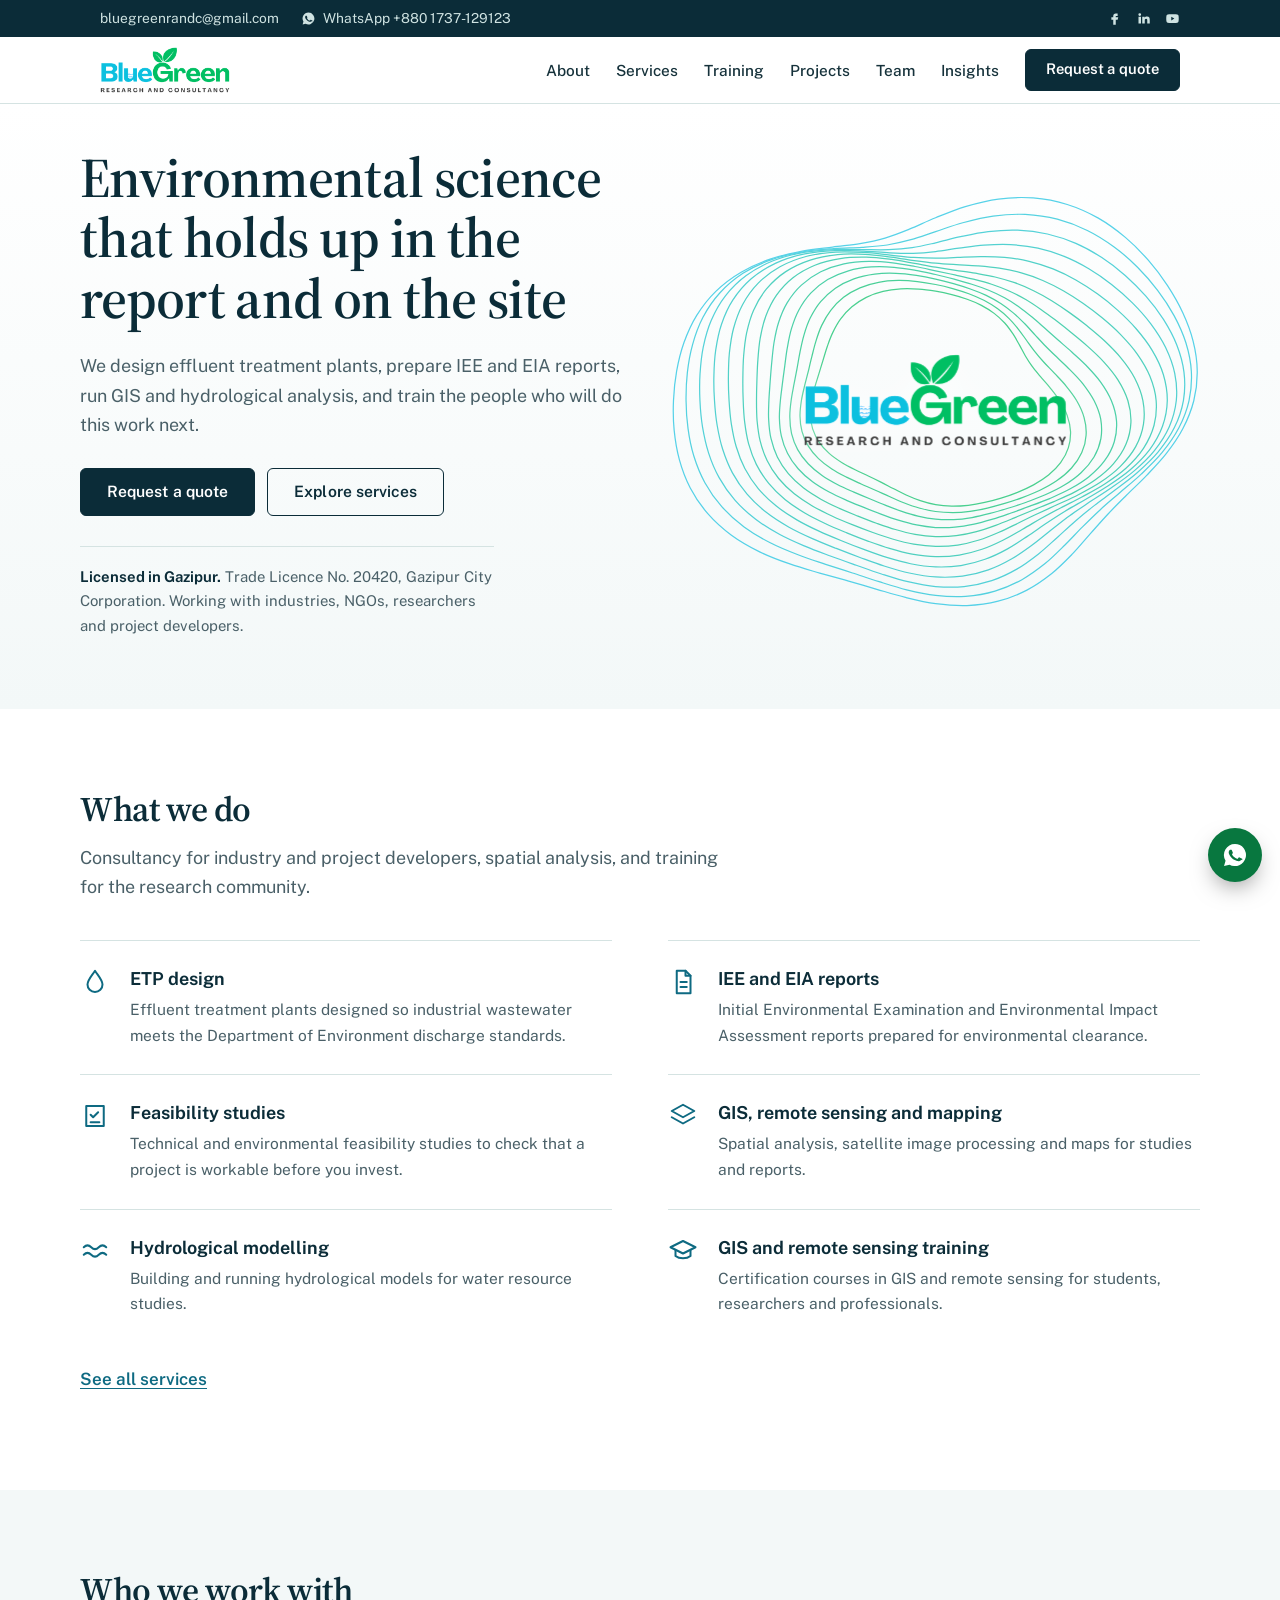
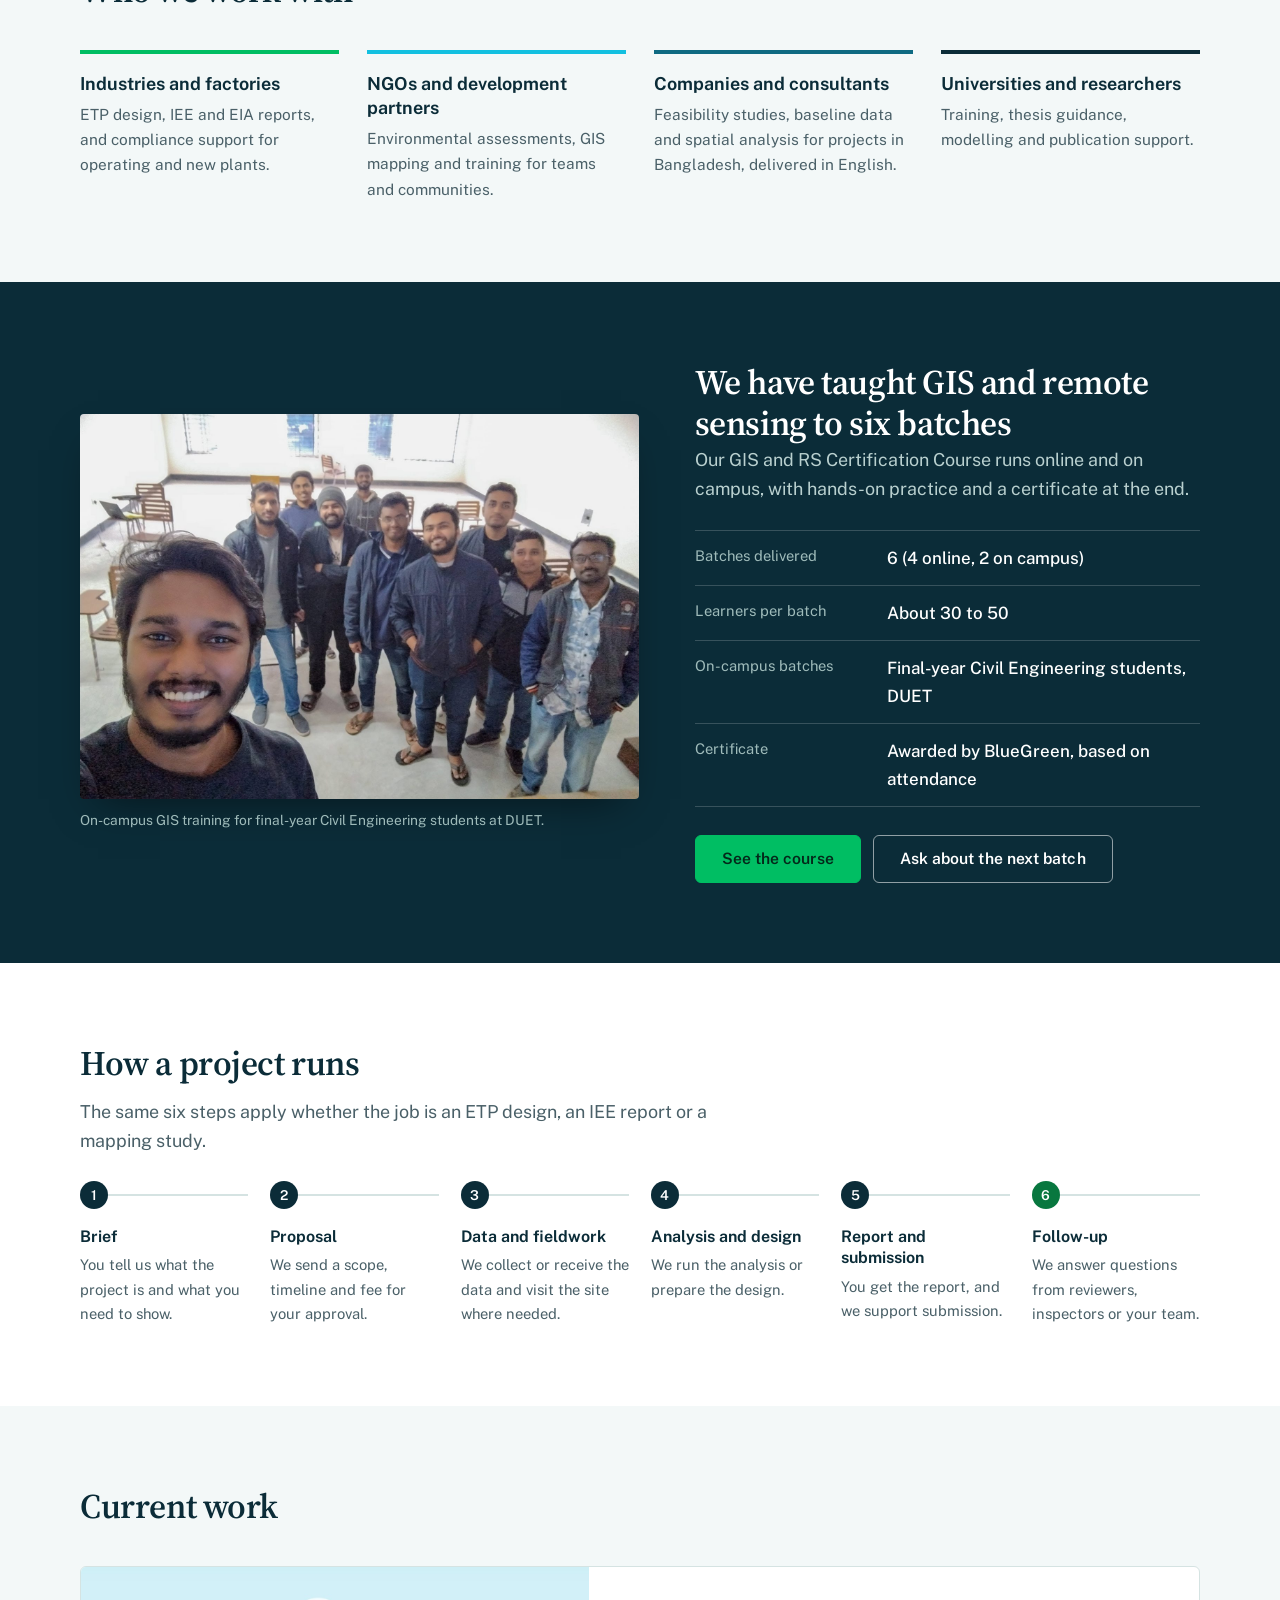
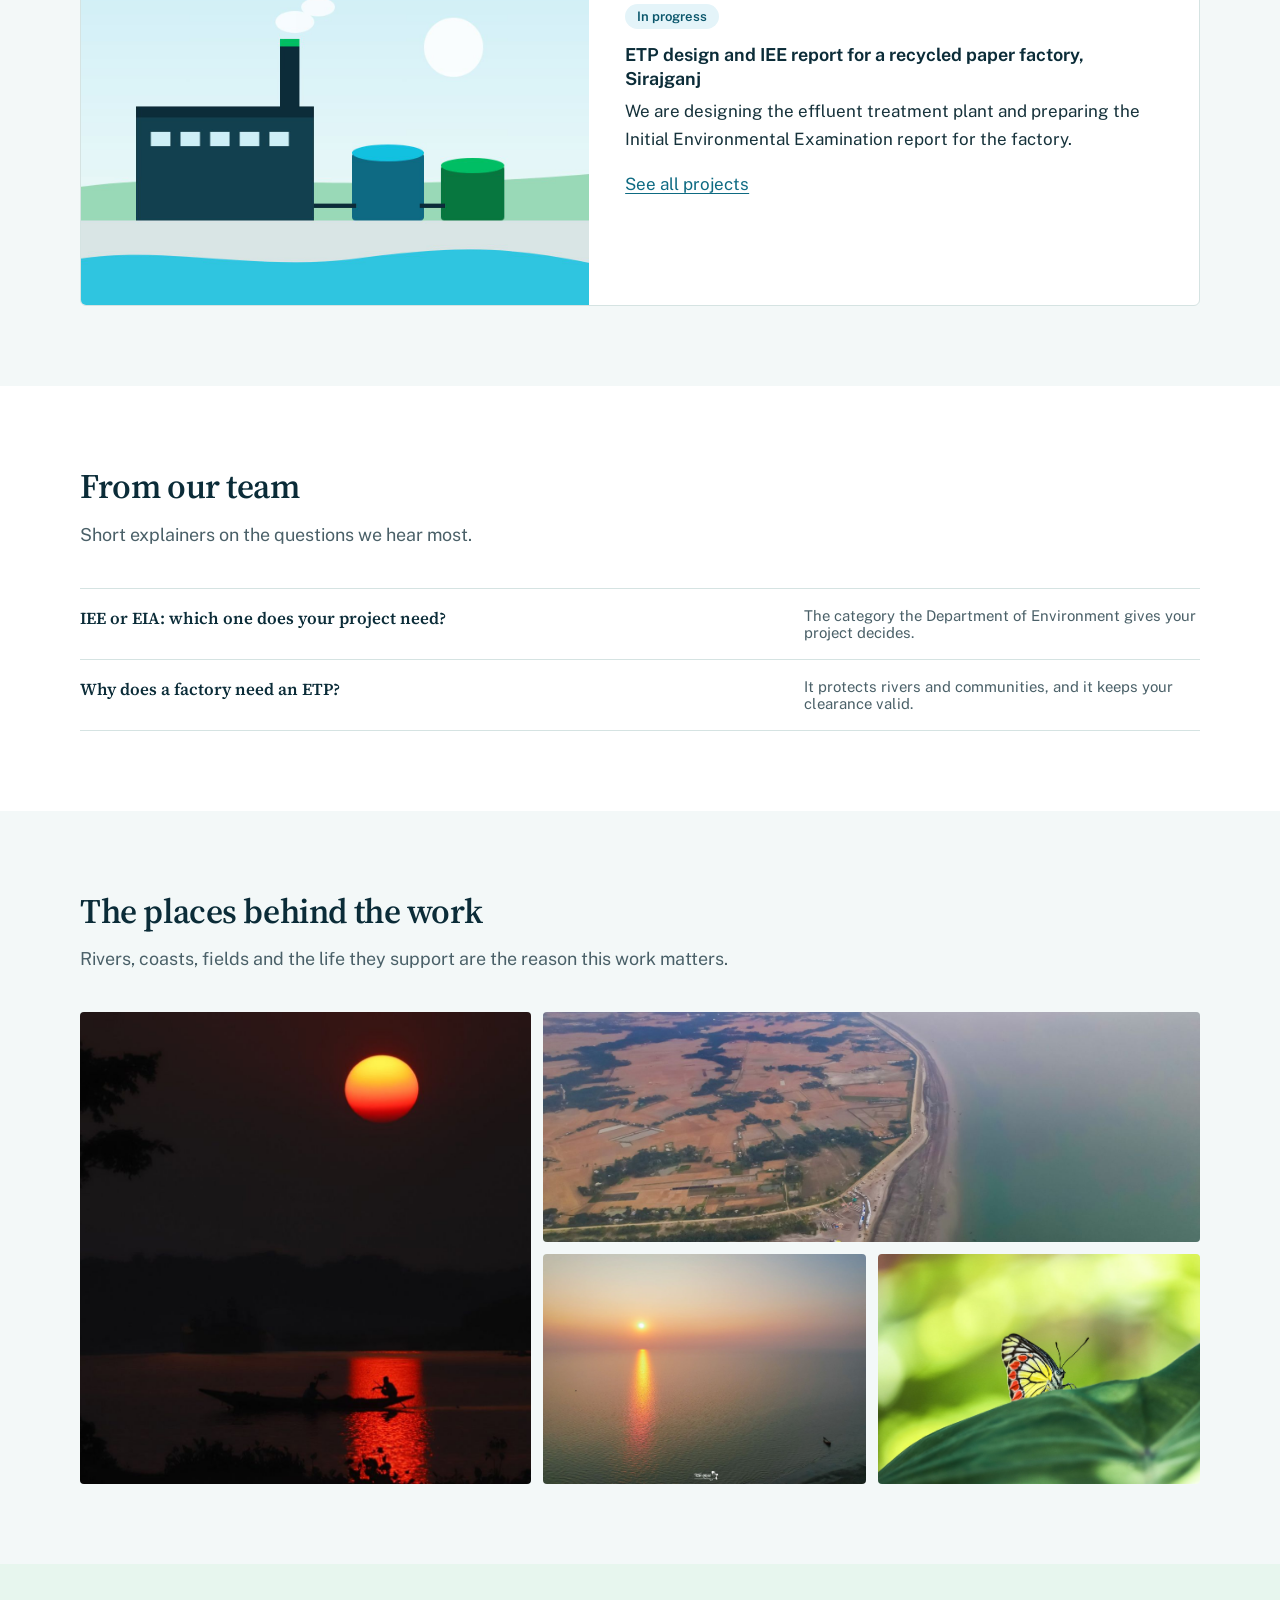
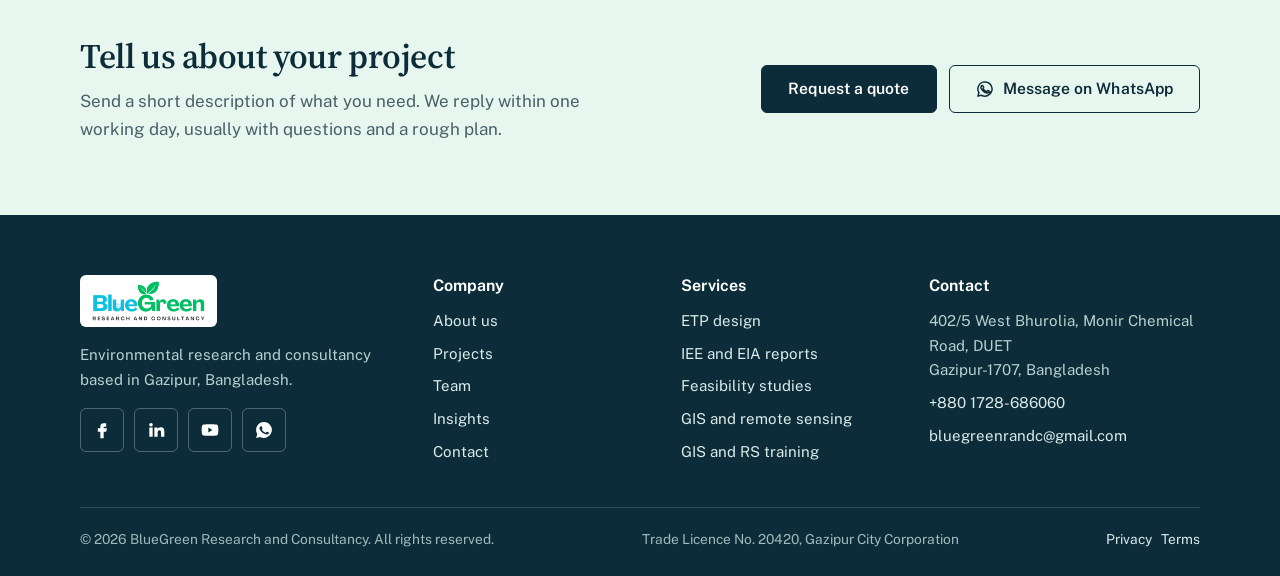
==== commit 537f9392: "Add files via upload" ====
--- a/index.html
+++ b/index.html
@@ -5,14 +5,14 @@
 <meta name="description" content="BlueGreen Research and Consultancy, Gazipur: ETP design, IEE and EIA reports, feasibility studies, GIS and remote sensing, hydrological modelling and research support.">
 <meta name="theme-color" content="#0b2c38">
 <meta property="og:type" content="website"><meta property="og:site_name" content="BlueGreen Research and Consultancy">
-<meta property="og:title" content="Environmental research and consultancy in Bangladesh"><meta property="og:description" content="BlueGreen Research and Consultancy, Gazipur: ETP design, IEE and EIA reports, feasibility studies, GIS and remote sensing, hydrological modelling and research support.">
-
+<meta property="og:title" content="Environmental research and consultancy in Bangladesh"><meta property="og:description" content="BlueGreen Research and Consultancy, Gazipur: ETP design, IEE and EIA reports, feasibility studies, GIS and remote sensing, hydrological modelling and research support."><meta property="og:image" content="https://www.bgrcbd.com/images/share.jpg"><meta property="og:url" content="https://www.bgrcbd.com/"><meta name="twitter:card" content="summary_large_image"><meta name="twitter:image" content="https://www.bgrcbd.com/images/share.jpg">
+<link rel="canonical" href="https://www.bgrcbd.com/">
 <link rel="icon" href="favicon.png" sizes="48x48"><link rel="icon" href="favicon-192.png" sizes="192x192" type="image/png"><link rel="apple-touch-icon" href="apple-touch-icon.png">
 <link rel="preconnect" href="https://fonts.googleapis.com"><link rel="preconnect" href="https://fonts.gstatic.com" crossorigin>
 <link href="https://fonts.googleapis.com/css2?family=Public+Sans:wght@400;500;600;700&family=Source+Serif+4:opsz,wght@8..60,500;8..60,600&display=swap" rel="stylesheet">
 <link rel="stylesheet" href="style.css">
 <script>document.documentElement.className+=" js"</script>
-<script type="application/ld+json">{"@context": "https://schema.org", "@type": "ProfessionalService", "name": "BlueGreen Research and Consultancy", "email": "bluegreenrandc@gmail.com", "telephone": "+8801728686060", "address": {"@type": "PostalAddress", "streetAddress": "402/5 West Bhurolia, Monir Chemical Road, DUET", "addressLocality": "Gazipur", "postalCode": "1707", "addressCountry": "BD"}, "sameAs": ["https://www.facebook.com/bluegreenrand", "https://www.linkedin.com/company/bluegreen-research-and-consuntancy/", "https://www.youtube.com/@BlueGreenResearchandConsultanc"], "description": "Environmental research and consultancy: ETP design, IEE/EIA, GIS and remote sensing, training."}</script></head><body>
+<script type="application/ld+json">{"@context": "https://schema.org", "@type": "ProfessionalService", "name": "BlueGreen Research and Consultancy", "url": "https://www.bgrcbd.com", "logo": "https://www.bgrcbd.com/logo.png", "email": "bluegreenrandc@gmail.com", "telephone": "+8801728686060", "address": {"@type": "PostalAddress", "streetAddress": "402/5 West Bhurolia, Monir Chemical Road, DUET", "addressLocality": "Gazipur", "postalCode": "1707", "addressCountry": "BD"}, "sameAs": ["https://www.facebook.com/bluegreenrand", "https://www.linkedin.com/company/bluegreen-research-and-consuntancy/", "https://www.youtube.com/@BlueGreenResearchandConsultanc"], "description": "Environmental research and consultancy: ETP design, IEE/EIA, GIS and remote sensing, training."}</script></head><body>
 <a class="skip" href="#main">Skip to content</a>
 <div class="topbar"><div class="wrap topbar-in">
 <div class="tb-left"><a href="mailto:bluegreenrandc@gmail.com">bluegreenrandc@gmail.com</a><a href="https://wa.me/8801737129123?text=Hello%20BlueGreen%2C%20I%20would%20like%20to%20discuss%20a%20project." rel="noopener"><svg viewBox="0 0 24 24" aria-hidden="true"><path d="M12 2.5a9.5 9.5 0 0 0-8.1 14.4L2.6 21.5l4.7-1.2A9.5 9.5 0 1 0 12 2.5zm5.3 13.6c-.2.6-1.300 1.200-1.800 1.200-.5.100-1 .2-3.200-.7-2.700-1.100-4.400-3.800-4.600-4-.1-.2-1.100-1.400-1.100-2.700s.7-1.900.9-2.200c.2-.3.500-.3.700-.3h.5c.2 0 .4 0 .6.500l.8 1.900c.1.200.1.400 0 .6l-.4.600c-.2.200-.3.400-.1.700.2.300.8 1.300 1.700 2.100 1.100 1 2.100 1.300 2.400 1.500.3.100.5.100.6-.1l.9-1c.2-.3.400-.2.700-.1l1.800.9c.3.100.5.200.5.300.1.200.1.800-.1 1.300z"/></svg>WhatsApp +880 1737-129123</a></div>
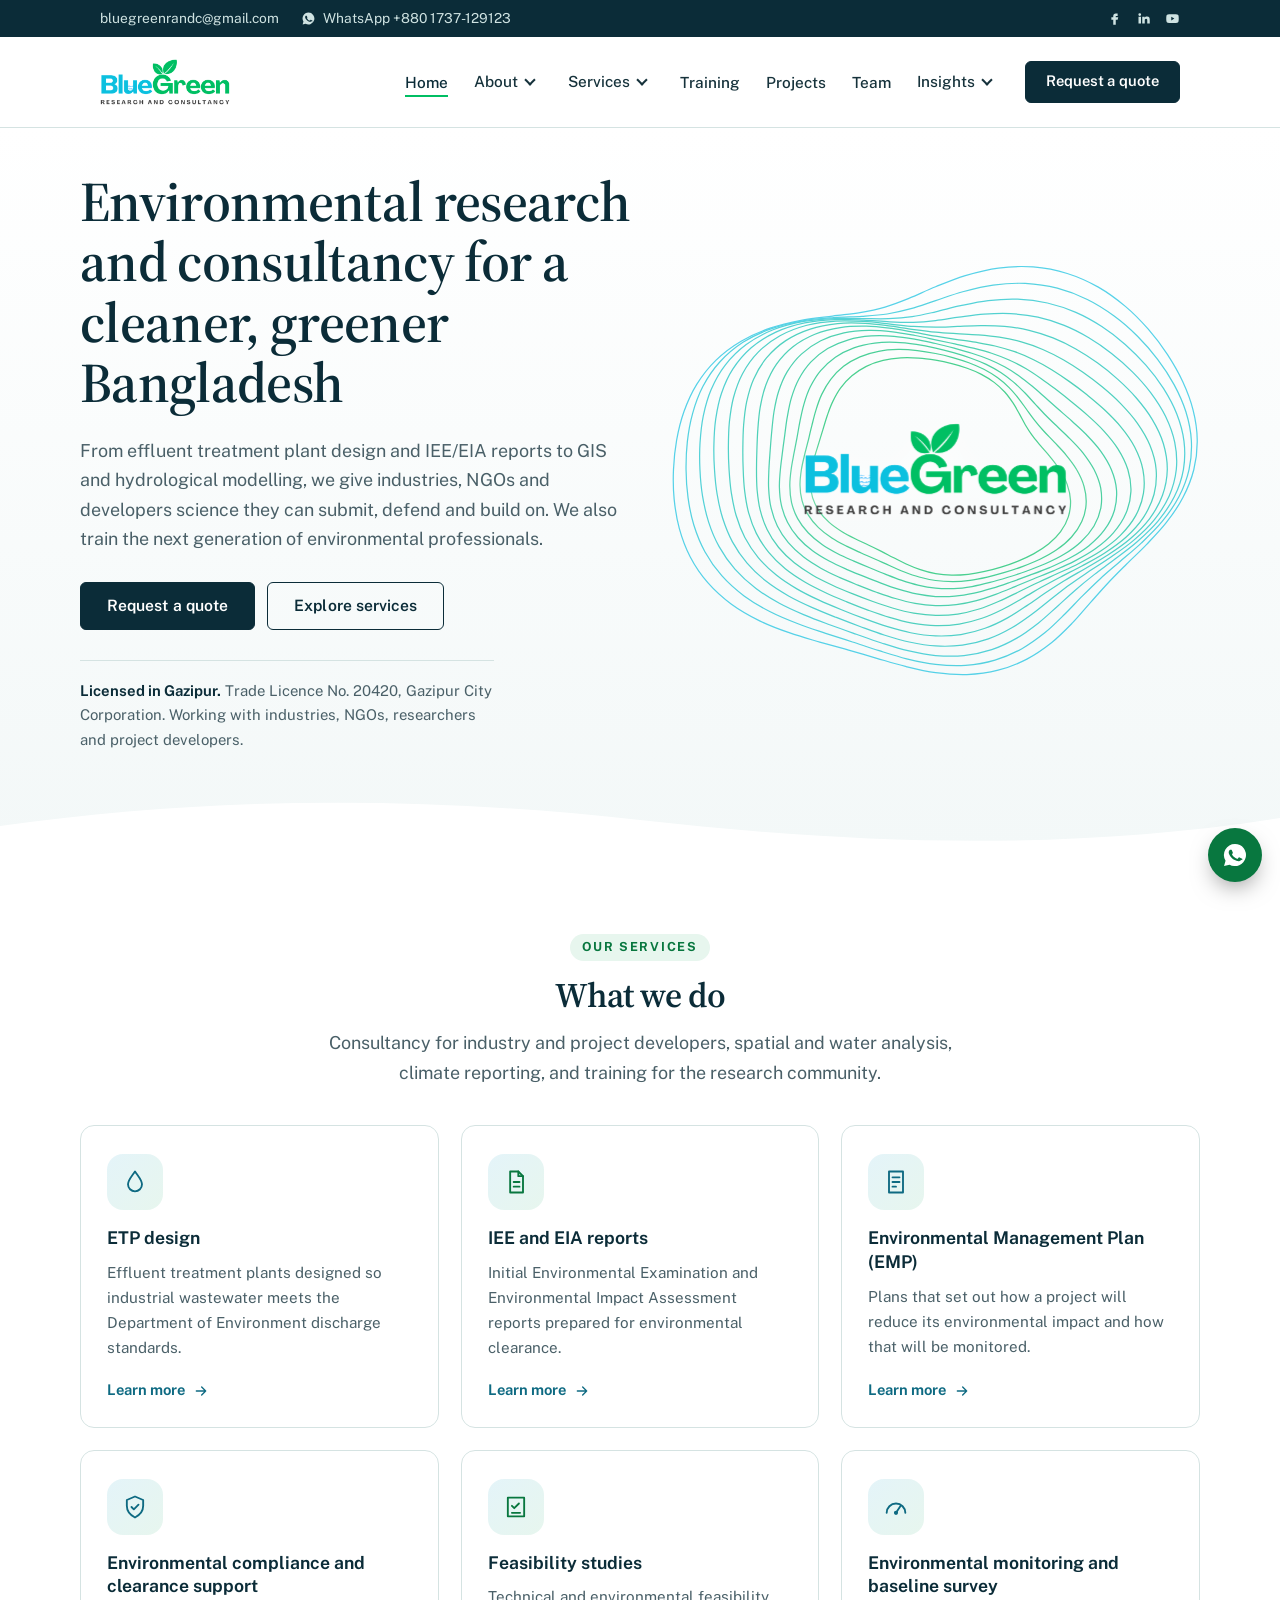
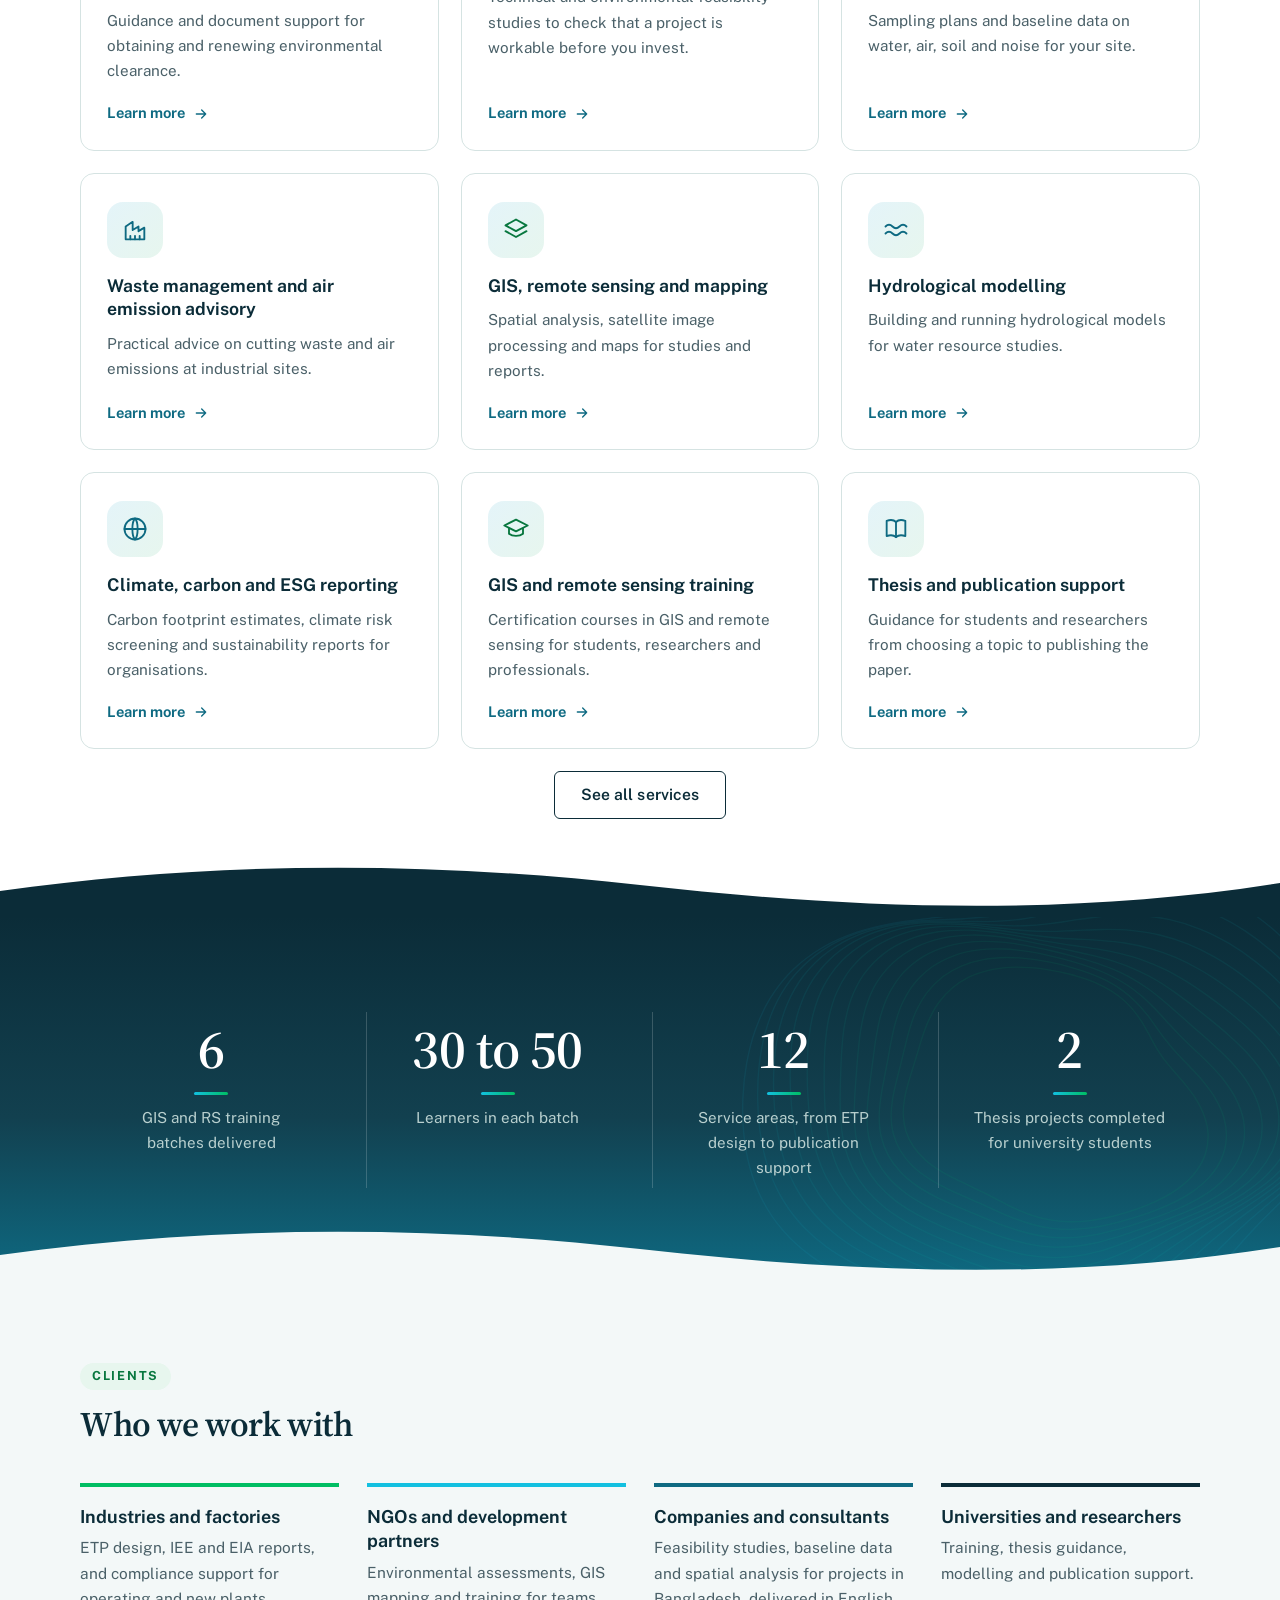
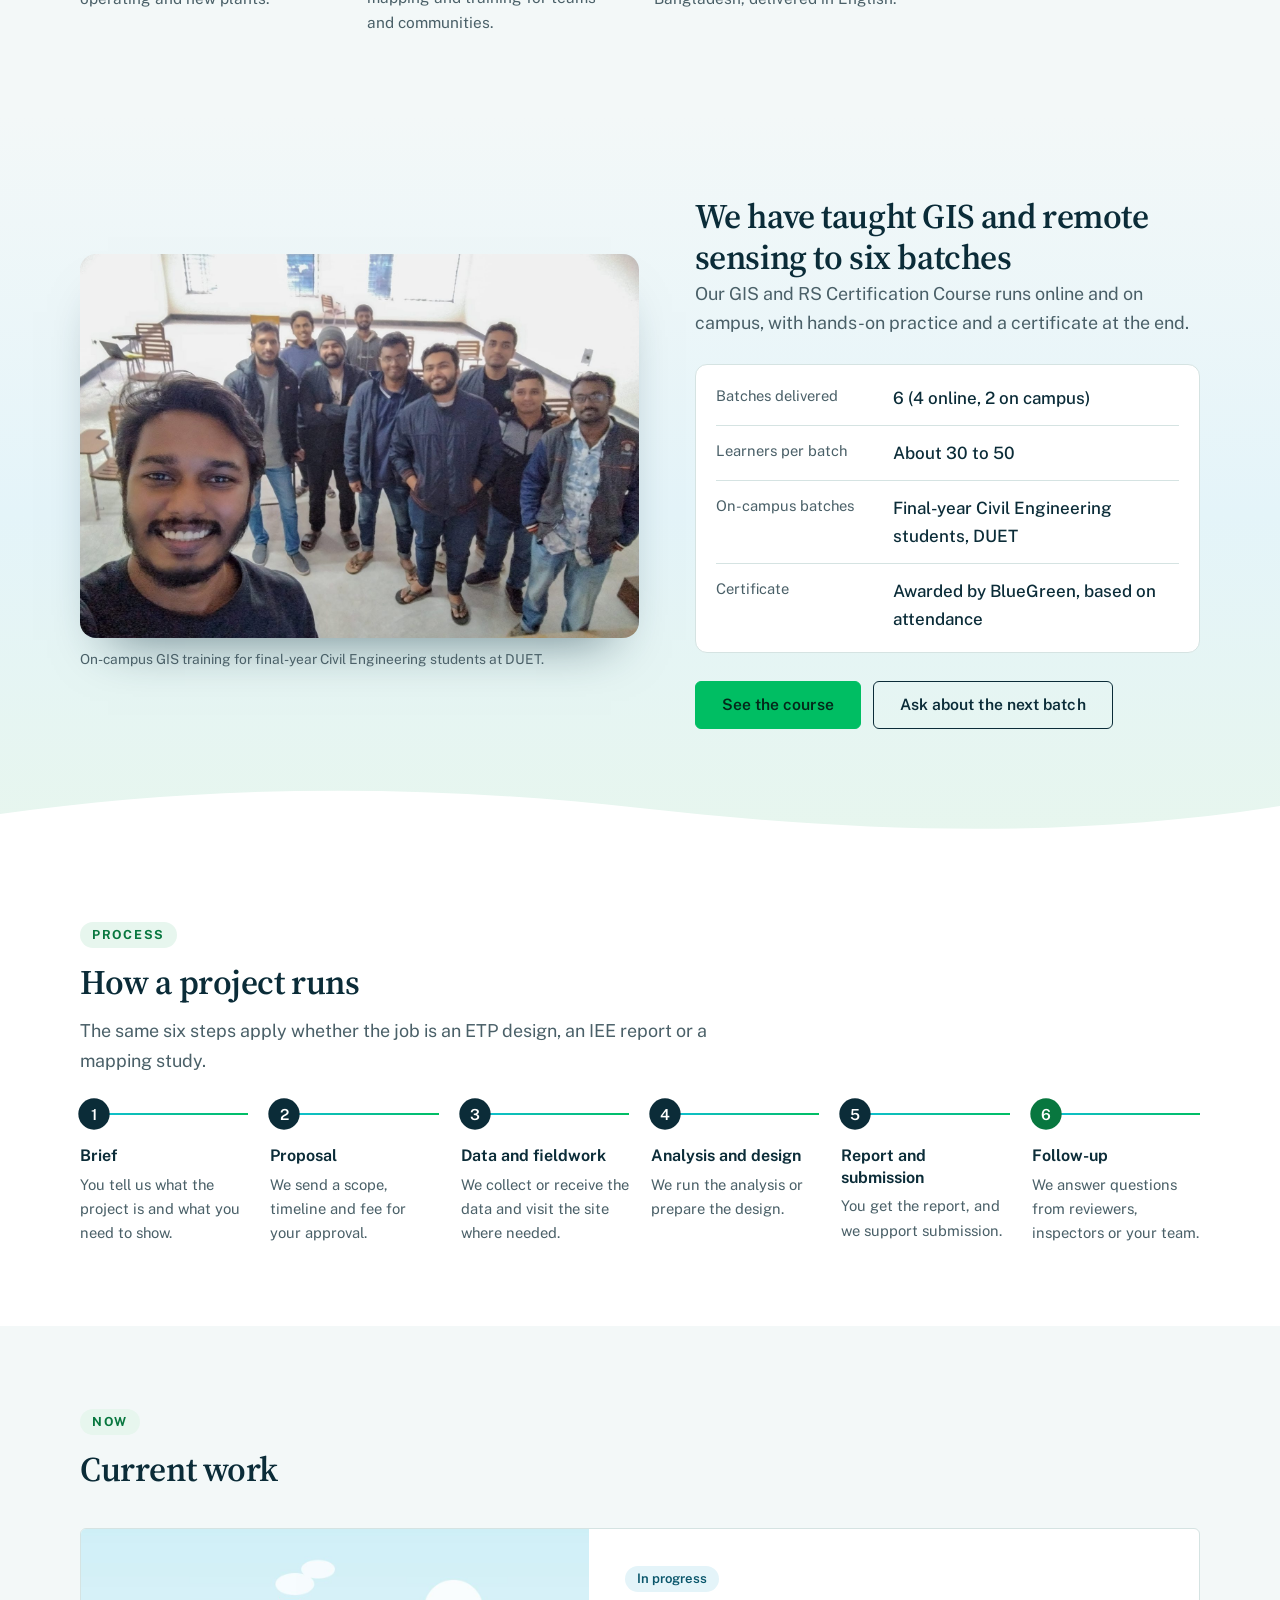
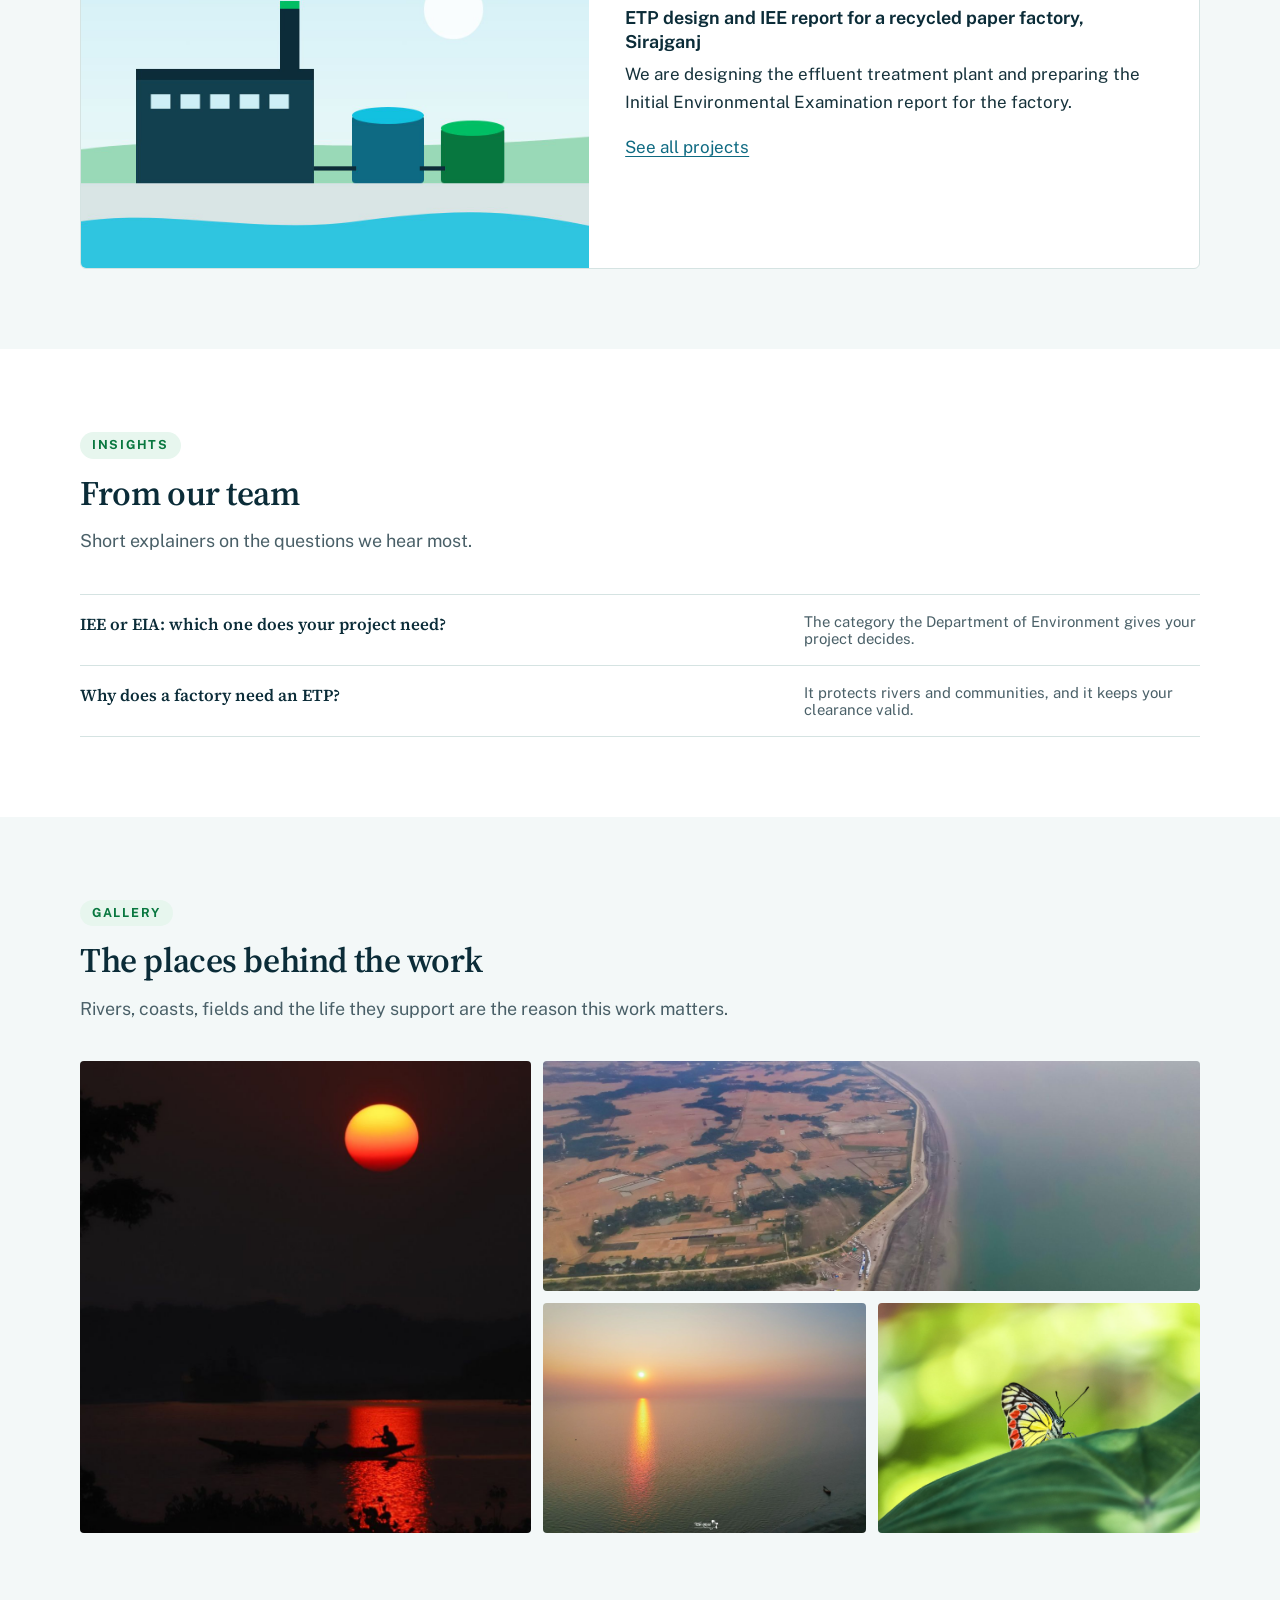
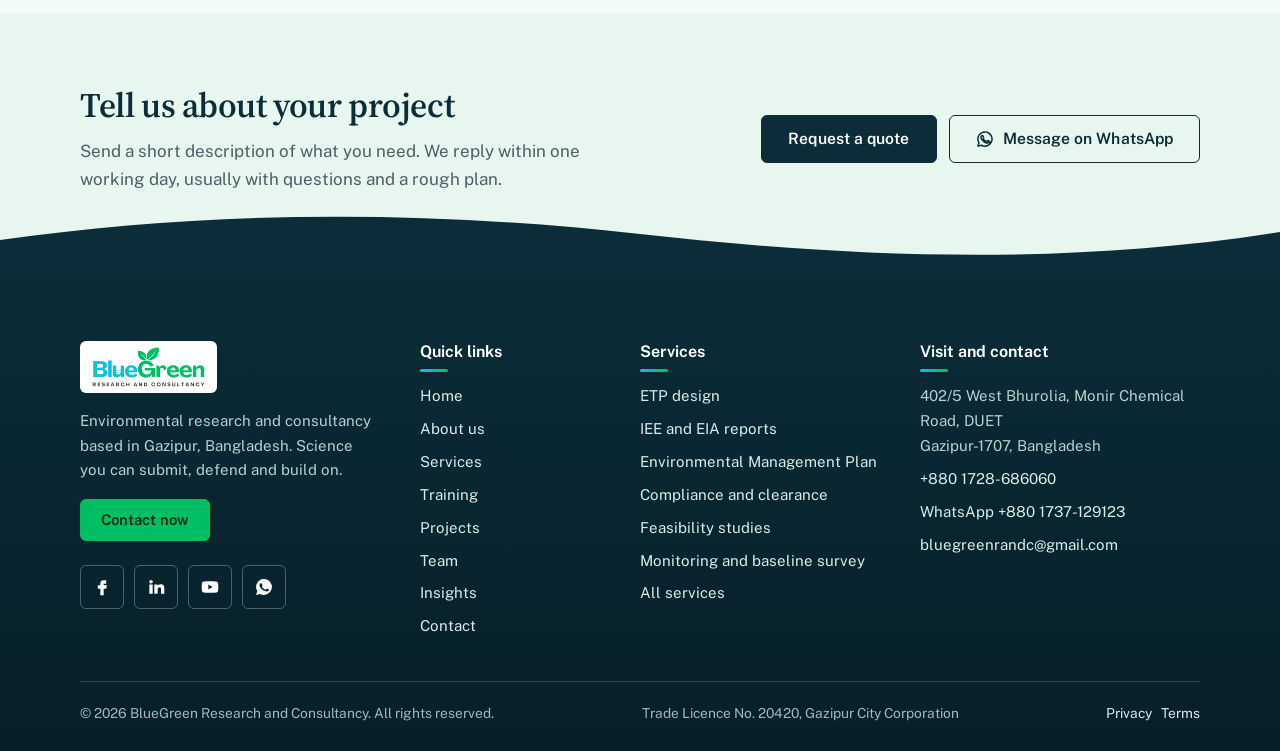
==== commit 71dbeb63: "Add files via upload" ====
--- a/index.html
+++ b/index.html
@@ -21,14 +21,14 @@
 <header class="site-header"><nav class="wrap nav" aria-label="Main">
 <a class="brand" href="index.html"><img src="logo.png" width="130" height="46" alt="BlueGreen Research and Consultancy - home"></a>
 <button class="nav-toggle" type="button" aria-expanded="false" aria-controls="menu"><span></span><span></span><span></span><span class="sr">Menu</span></button>
-<ul id="menu" class="menu"><li><a href="about.html">About</a></li><li><a href="services.html">Services</a></li><li><a href="training.html">Training</a></li><li><a href="projects.html">Projects</a></li><li><a href="team.html">Team</a></li><li><a href="insights.html">Insights</a></li><li><a class="btn btn-sm" href="contact.html">Request a quote</a></li></ul>
+<ul id="menu" class="menu"><li><a href="index.html" aria-current="page">Home</a></li><li class="has-sub"><a href="about.html">About</a><button class="sub-toggle" type="button" aria-expanded="false" aria-label="Open About menu"></button><ul class="sub "><li><a href="about.html">Who we are</a></li><li><a href="about.html#mission">Mission and values</a></li><li><a href="about.html#registration">Registration</a></li></ul></li><li class="has-sub"><a href="services.html">Services</a><button class="sub-toggle" type="button" aria-expanded="false" aria-label="Open Services menu"></button><ul class="sub wide"><li><a href="services.html#etp">ETP design</a></li><li><a href="services.html#iee-eia">IEE and EIA reports</a></li><li><a href="services.html#emp">Environmental Management Plan</a></li><li><a href="services.html#compliance">Compliance and clearance</a></li><li><a href="services.html#feasibility">Feasibility studies</a></li><li><a href="services.html#monitoring">Monitoring and baseline survey</a></li><li><a href="services.html#waste-air">Waste and air emission advice</a></li><li><a href="services.html#gis">GIS and remote sensing</a></li><li><a href="services.html#hydrology">Hydrological modelling</a></li><li><a href="services.html#climate-esg">Climate, carbon and ESG</a></li><li><a href="services.html#training">GIS and RS training</a></li><li><a href="services.html#thesis">Thesis and publication support</a></li></ul></li><li><a href="training.html">Training</a></li><li><a href="projects.html">Projects</a></li><li><a href="team.html">Team</a></li><li class="has-sub"><a href="insights.html">Insights</a><button class="sub-toggle" type="button" aria-expanded="false" aria-label="Open Insights menu"></button><ul class="sub right"><li><a href="insights.html#iee-eia">IEE or EIA?</a></li><li><a href="insights.html#etp">Why a factory needs an ETP</a></li><li><a href="insights.html#gis">What is GIS?</a></li><li><a href="insights.html#remote-sensing">Satellite images, water and land</a></li><li><a href="insights.html#thesis">Choosing a thesis topic</a></li></ul></li><li><a class="btn btn-sm" href="contact.html">Request a quote</a></li></ul>
 </nav></header>
 <main id="main">
 
 <section class="hero"><div class="wrap hero-grid">
 <div>
-<h1>Environmental science that holds up in the report and on the site</h1>
-<p class="lead">We design effluent treatment plants, prepare IEE and EIA reports, run GIS and hydrological analysis, and train the people who will do this work next.</p>
+<h1>Environmental research and consultancy for a cleaner, greener Bangladesh</h1>
+<p class="lead">From effluent treatment plant design and IEE/EIA reports to GIS and hydrological modelling, we give industries, NGOs and developers science they can submit, defend and build on. We also train the next generation of environmental professionals.</p>
 <div class="btn-row"><a class="btn" href="contact.html">Request a quote</a><a class="btn btn-line" href="services.html">Explore services</a></div>
 <p class="hero-note"><b>Licensed in Gazipur.</b> Trade Licence No. 20420, Gazipur City Corporation. Working with industries, NGOs, researchers and project developers.</p>
 </div>
@@ -49,14 +49,21 @@
 </div>
 </div></section>
 
-<section><div class="wrap">
-<div class="sec-head"><h2>What we do</h2><p class="lead">Consultancy for industry and project developers, spatial analysis, and training for the research community.</p></div>
-<div class="svc-grid"><div class="svc"><svg class="" viewBox="0 0 24 24" aria-hidden="true"><path d="M12 3C9 7.5 6 10.5 6 14a6 6 0 0 0 12 0c0-3.5-3-6.5-6-11z"/></svg><div><h3>ETP design</h3><p>Effluent treatment plants designed so industrial wastewater meets the Department of Environment discharge standards.</p></div></div><div class="svc"><svg class="" viewBox="0 0 24 24" aria-hidden="true"><path d="M7 3h7l4 4v14H7z"/><path d="M14 3v4h4M10 12h5M10 16h5"/></svg><div><h3>IEE and EIA reports</h3><p>Initial Environmental Examination and Environmental Impact Assessment reports prepared for environmental clearance.</p></div></div><div class="svc"><svg class="" viewBox="0 0 24 24" aria-hidden="true"><path d="M5 4h14v16H5z"/><path d="m8.5 11 2 2 4-4M8.5 17h7"/></svg><div><h3>Feasibility studies</h3><p>Technical and environmental feasibility studies to check that a project is workable before you invest.</p></div></div><div class="svc"><svg class="" viewBox="0 0 24 24" aria-hidden="true"><path d="m12 3 9 5-9 5-9-5z"/><path d="m3 13 9 5 9-5"/></svg><div><h3>GIS, remote sensing and mapping</h3><p>Spatial analysis, satellite image processing and maps for studies and reports.</p></div></div><div class="svc"><svg class="" viewBox="0 0 24 24" aria-hidden="true"><path d="M3 9c2-2 4-2 6 0s4 2 6 0 4-2 6 0M3 15c2-2 4-2 6 0s4 2 6 0 4-2 6 0"/></svg><div><h3>Hydrological modelling</h3><p>Building and running hydrological models for water resource studies.</p></div></div><div class="svc"><svg class="" viewBox="0 0 24 24" aria-hidden="true"><path d="m2 9 10-5 10 5-10 5z"/><path d="M6 11.5V16c3 2.5 9 2.5 12 0v-4.5"/></svg><div><h3>GIS and remote sensing training</h3><p>Certification courses in GIS and remote sensing for students, researchers and professionals.</p></div></div></div>
-<p class="more"><a href="services.html">See all services</a></p>
+<section class="wtop" style="--bg:#fff"><div class="wrap">
+<div class="sec-head center"><span class="kicker">Our services</span><h2>What we do</h2><p class="lead">Consultancy for industry and project developers, spatial and water analysis, climate reporting, and training for the research community.</p></div>
+<div class="svc-grid3"><a class="svc-card" href="services.html#etp"><span class="ico-badge"><svg class="" viewBox="0 0 24 24" aria-hidden="true"><path d="M12 3C9 7.5 6 10.5 6 14a6 6 0 0 0 12 0c0-3.5-3-6.5-6-11z"/></svg></span><h3>ETP design</h3><p>Effluent treatment plants designed so industrial wastewater meets the Department of Environment discharge standards.</p><span class="go">Learn more<svg viewBox="0 0 24 24" aria-hidden="true"><path d="M5 12h14M13 6l6 6-6 6"/></svg></span></a><a class="svc-card" href="services.html#iee-eia"><span class="ico-badge"><svg class="" viewBox="0 0 24 24" aria-hidden="true"><path d="M7 3h7l4 4v14H7z"/><path d="M14 3v4h4M10 12h5M10 16h5"/></svg></span><h3>IEE and EIA reports</h3><p>Initial Environmental Examination and Environmental Impact Assessment reports prepared for environmental clearance.</p><span class="go">Learn more<svg viewBox="0 0 24 24" aria-hidden="true"><path d="M5 12h14M13 6l6 6-6 6"/></svg></span></a><a class="svc-card" href="services.html#emp"><span class="ico-badge"><svg class="" viewBox="0 0 24 24" aria-hidden="true"><path d="M6 3h12v18H6z"/><path d="M9 8h6M9 12h6M9 16h3"/></svg></span><h3>Environmental Management Plan (EMP)</h3><p>Plans that set out how a project will reduce its environmental impact and how that will be monitored.</p><span class="go">Learn more<svg viewBox="0 0 24 24" aria-hidden="true"><path d="M5 12h14M13 6l6 6-6 6"/></svg></span></a><a class="svc-card" href="services.html#compliance"><span class="ico-badge"><svg class="" viewBox="0 0 24 24" aria-hidden="true"><path d="M12 3 5 6v5c0 5 3 8 7 10 4-2 7-5 7-10V6z"/><path d="m9 12 2 2 4-4"/></svg></span><h3>Environmental compliance and clearance support</h3><p>Guidance and document support for obtaining and renewing environmental clearance.</p><span class="go">Learn more<svg viewBox="0 0 24 24" aria-hidden="true"><path d="M5 12h14M13 6l6 6-6 6"/></svg></span></a><a class="svc-card" href="services.html#feasibility"><span class="ico-badge"><svg class="" viewBox="0 0 24 24" aria-hidden="true"><path d="M5 4h14v16H5z"/><path d="m8.5 11 2 2 4-4M8.5 17h7"/></svg></span><h3>Feasibility studies</h3><p>Technical and environmental feasibility studies to check that a project is workable before you invest.</p><span class="go">Learn more<svg viewBox="0 0 24 24" aria-hidden="true"><path d="M5 12h14M13 6l6 6-6 6"/></svg></span></a><a class="svc-card" href="services.html#monitoring"><span class="ico-badge"><svg class="" viewBox="0 0 24 24" aria-hidden="true"><path d="M4 17a8 8 0 1 1 16 0"/><path d="m12 17 4-6"/><circle cx="12" cy="17" r="1"/></svg></span><h3>Environmental monitoring and baseline survey</h3><p>Sampling plans and baseline data on water, air, soil and noise for your site.</p><span class="go">Learn more<svg viewBox="0 0 24 24" aria-hidden="true"><path d="M5 12h14M13 6l6 6-6 6"/></svg></span></a><a class="svc-card" href="services.html#waste-air"><span class="ico-badge"><svg class="" viewBox="0 0 24 24" aria-hidden="true"><path d="M4 20h16V10l-5 3V9l-5 3V5L4 9z"/><path d="M8 20v-3M12 20v-3M16 20v-3"/></svg></span><h3>Waste management and air emission advisory</h3><p>Practical advice on cutting waste and air emissions at industrial sites.</p><span class="go">Learn more<svg viewBox="0 0 24 24" aria-hidden="true"><path d="M5 12h14M13 6l6 6-6 6"/></svg></span></a><a class="svc-card" href="services.html#gis"><span class="ico-badge"><svg class="" viewBox="0 0 24 24" aria-hidden="true"><path d="m12 3 9 5-9 5-9-5z"/><path d="m3 13 9 5 9-5"/></svg></span><h3>GIS, remote sensing and mapping</h3><p>Spatial analysis, satellite image processing and maps for studies and reports.</p><span class="go">Learn more<svg viewBox="0 0 24 24" aria-hidden="true"><path d="M5 12h14M13 6l6 6-6 6"/></svg></span></a><a class="svc-card" href="services.html#hydrology"><span class="ico-badge"><svg class="" viewBox="0 0 24 24" aria-hidden="true"><path d="M3 9c2-2 4-2 6 0s4 2 6 0 4-2 6 0M3 15c2-2 4-2 6 0s4 2 6 0 4-2 6 0"/></svg></span><h3>Hydrological modelling</h3><p>Building and running hydrological models for water resource studies.</p><span class="go">Learn more<svg viewBox="0 0 24 24" aria-hidden="true"><path d="M5 12h14M13 6l6 6-6 6"/></svg></span></a><a class="svc-card" href="services.html#climate-esg"><span class="ico-badge"><svg class="" viewBox="0 0 24 24" aria-hidden="true"><circle cx="12" cy="12" r="9"/><path d="M3 12h18M12 3c3 3 3 15 0 18M12 3c-3 3-3 15 0 18"/></svg></span><h3>Climate, carbon and ESG reporting</h3><p>Carbon footprint estimates, climate risk screening and sustainability reports for organisations.</p><span class="go">Learn more<svg viewBox="0 0 24 24" aria-hidden="true"><path d="M5 12h14M13 6l6 6-6 6"/></svg></span></a><a class="svc-card" href="services.html#training"><span class="ico-badge"><svg class="" viewBox="0 0 24 24" aria-hidden="true"><path d="m2 9 10-5 10 5-10 5z"/><path d="M6 11.5V16c3 2.5 9 2.5 12 0v-4.5"/></svg></span><h3>GIS and remote sensing training</h3><p>Certification courses in GIS and remote sensing for students, researchers and professionals.</p><span class="go">Learn more<svg viewBox="0 0 24 24" aria-hidden="true"><path d="M5 12h14M13 6l6 6-6 6"/></svg></span></a><a class="svc-card" href="services.html#thesis"><span class="ico-badge"><svg class="" viewBox="0 0 24 24" aria-hidden="true"><path d="M4 5c3-1 6-1 8 1 2-2 5-2 8-1v13c-3-1-6-1-8 1-2-2-5-2-8-1z"/><path d="M12 6v13"/></svg></span><h3>Thesis and publication support</h3><p>Guidance for students and researchers from choosing a topic to publishing the paper.</p><span class="go">Learn more<svg viewBox="0 0 24 24" aria-hidden="true"><path d="M5 12h14M13 6l6 6-6 6"/></svg></span></a></div>
+<p class="more center"><a class="btn btn-line" href="services.html">See all services</a></p>
 </div></section>
 
-<section class="mist"><div class="wrap">
-<div class="sec-head"><h2>Who we work with</h2></div>
+<section class="band wtop" style="--bg:var(--ink)"><div class="wrap"><div class="stats">
+<div><b class="num" data-to="6">6</b><span>GIS and RS training batches delivered</span></div>
+<div><b>30 to 50</b><span>Learners in each batch</span></div>
+<div><b class="num" data-to="12">12</b><span>Service areas, from ETP design to publication support</span></div>
+<div><b class="num" data-to="2">2</b><span>Thesis projects completed for university students</span></div>
+</div></div></section>
+
+<section class="mist wtop" style="--bg:var(--mist)"><div class="wrap">
+<div class="sec-head"><span class="kicker">Clients</span><h2>Who we work with</h2></div>
 <div class="four">
 <div><h3>Industries and factories</h3><p>ETP design, IEE and EIA reports, and compliance support for operating and new plants.</p></div>
 <div><h3>NGOs and development partners</h3><p>Environmental assessments, GIS mapping and training for teams and communities.</p></div>
@@ -64,12 +71,12 @@
 <div><h3>Universities and researchers</h3><p>Training, thesis guidance, modelling and publication support.</p></div>
 </div></div></section>
 
-<section class="dark"><div class="wrap split">
+<section class="soft"><div class="wrap split">
 <figure class="photo"><img src="images/training-civil-duet.jpg" width="1600" height="1102" loading="lazy" alt="Trainers and final-year Civil Engineering students after an on-campus GIS training session at DUET"><figcaption>On-campus GIS training for final-year Civil Engineering students at DUET.</figcaption></figure>
 <div>
 <h2>We have taught GIS and remote sensing to six batches</h2>
 <p class="lead">Our GIS and RS Certification Course runs online and on campus, with hands-on practice and a certificate at the end.</p>
-<dl class="ledger">
+<dl class="ledger light">
 <div><dt>Batches delivered</dt><dd>6 (4 online, 2 on campus)</dd></div>
 <div><dt>Learners per batch</dt><dd>About 30 to 50</dd></div>
 <div><dt>On-campus batches</dt><dd>Final-year Civil Engineering students, DUET</dd></div>
@@ -78,13 +85,13 @@
 <div class="btn-row"><a class="btn btn-leaf" href="training.html">See the course</a><a class="btn btn-line" href="https://wa.me/8801737129123?text=Hello%20BlueGreen%2C%20please%20tell%20me%20about%20the%20next%20GIS%20and%20RS%20training%20batch." rel="noopener">Ask about the next batch</a></div>
 </div></div></section>
 
-<section><div class="wrap">
-<div class="sec-head"><h2>How a project runs</h2><p class="lead">The same six steps apply whether the job is an ETP design, an IEE report or a mapping study.</p></div>
+<section class="wtop" style="--bg:#fff"><div class="wrap">
+<div class="sec-head"><span class="kicker">Process</span><h2>How a project runs</h2><p class="lead">The same six steps apply whether the job is an ETP design, an IEE report or a mapping study.</p></div>
 <ol class="steps"><li><h3>Brief</h3><p>You tell us what the project is and what you need to show.</p></li><li><h3>Proposal</h3><p>We send a scope, timeline and fee for your approval.</p></li><li><h3>Data and fieldwork</h3><p>We collect or receive the data and visit the site where needed.</p></li><li><h3>Analysis and design</h3><p>We run the analysis or prepare the design.</p></li><li><h3>Report and submission</h3><p>You get the report, and we support submission.</p></li><li><h3>Follow-up</h3><p>We answer questions from reviewers, inspectors or your team.</p></li></ol>
 </div></section>
 
 <section class="mist"><div class="wrap">
-<div class="sec-head"><h2>Current work</h2></div>
+<div class="sec-head"><span class="kicker">Now</span><h2>Current work</h2></div>
 <div class="strip"><img src="images/photo-industry.jpg" width="1200" height="800" loading="lazy" alt="">
 <div><span class="chip">In progress</span><h3>ETP design and IEE report for a recycled paper factory, Sirajganj</h3>
 <p>We are designing the effluent treatment plant and preparing the Initial Environmental Examination report for the factory.</p>
@@ -92,7 +99,7 @@
 </div></section>
 
 <section><div class="wrap">
-<div class="sec-head"><h2>From our team</h2><p class="lead">Short explainers on the questions we hear most.</p></div>
+<div class="sec-head"><span class="kicker">Insights</span><h2>From our team</h2><p class="lead">Short explainers on the questions we hear most.</p></div>
 <ul class="linklist">
 <li><a href="insights.html#iee-eia">IEE or EIA: which one does your project need?<span>The category the Department of Environment gives your project decides.</span></a></li>
 <li><a href="insights.html#etp">Why does a factory need an ETP?<span>It protects rivers and communities, and it keeps your clearance valid.</span></a></li>
@@ -100,7 +107,7 @@
 </div></section>
 
 <section class="mist"><div class="wrap">
-<div class="sec-head"><h2>The places behind the work</h2><p class="lead">Rivers, coasts, fields and the life they support are the reason this work matters.</p></div>
+<div class="sec-head"><span class="kicker">Gallery</span><h2>The places behind the work</h2><p class="lead">Rivers, coasts, fields and the life they support are the reason this work matters.</p></div>
 <div class="mosaic">
 <figure class="big"><img src="images/landscape-sunset-boat.jpg" width="1600" height="960" loading="lazy" style="object-position:78% 50%" alt="A boat on a river at sunset, in silhouette"></figure>
 <figure class="wd"><img src="images/aerial-coast.jpg" width="1600" height="1067" loading="lazy" style="object-position:50% 38%" alt="Aerial view of a coastline with an embankment, farmland and mangrove forest"></figure>
@@ -110,14 +117,15 @@
 <section class="cta"><div class="wrap cta-in"><div><h2>Tell us about your project</h2><p>Send a short description of what you need. We reply within one working day, usually with questions and a rough plan.</p></div>
 <div class="btn-row"><a class="btn" href="contact.html">Request a quote</a><a class="btn btn-line" href="https://wa.me/8801737129123?text=Hello%20BlueGreen%2C%20I%20would%20like%20to%20discuss%20a%20project." rel="noopener"><svg viewBox="0 0 24 24" aria-hidden="true"><path d="M12 2.5a9.5 9.5 0 0 0-8.1 14.4L2.6 21.5l4.7-1.2A9.5 9.5 0 1 0 12 2.5zm5.3 13.6c-.2.6-1.300 1.200-1.800 1.200-.5.100-1 .2-3.200-.7-2.700-1.100-4.400-3.800-4.600-4-.1-.2-1.100-1.400-1.100-2.700s.7-1.900.9-2.200c.2-.3.500-.3.700-.3h.5c.2 0 .4 0 .6.500l.8 1.900c.1.200.1.400 0 .6l-.4.600c-.2.200-.3.400-.1.700.2.300.8 1.300 1.700 2.100 1.100 1 2.100 1.300 2.400 1.500.3.100.5.100.6-.1l.9-1c.2-.3.400-.2.700-.1l1.800.9c.3.100.5.200.5.300.1.200.1.800-.1 1.300z"/></svg>Message on WhatsApp</a></div></div></section>
 </main>
-<footer><div class="wrap">
+<footer class="wtop" style="--bg:var(--ink)"><div class="wrap">
 <div class="foot-grid">
 <div><a class="brand-box" href="index.html"><img src="logo.png" width="113" height="40" alt="BlueGreen Research and Consultancy"></a>
-<p>Environmental research and consultancy based in Gazipur, Bangladesh.</p>
+<p>Environmental research and consultancy based in Gazipur, Bangladesh. Science you can submit, defend and build on.</p>
+<a class="btn btn-leaf btn-sm" href="contact.html">Contact now</a>
 <div class="socials"><a href="https://www.facebook.com/bluegreenrand" rel="noopener" aria-label="Facebook"><svg viewBox="0 0 24 24" aria-hidden="true"><path d="M14 8h3V4h-3a4 4 0 0 0-4 4v2H7v4h3v8h4v-8h3l1-4h-4V8z"/></svg></a><a href="https://www.linkedin.com/company/bluegreen-research-and-consuntancy/" rel="noopener" aria-label="LinkedIn"><svg viewBox="0 0 24 24" aria-hidden="true"><path d="M4 9h4v11H4zM6 3.5a2.2 2.2 0 1 1 0 4.4 2.2 2.2 0 0 1 0-4.4zM10 9h3.8v1.6c.6-1 1.9-1.9 3.8-1.9 4 0 4.4 2.6 4.4 6V20h-4v-4.8c0-1.3 0-2.9-1.8-2.9s-2.2 1.4-2.2 2.8V20h-4z"/></svg></a><a href="https://www.youtube.com/@BlueGreenResearchandConsultanc" rel="noopener" aria-label="YouTube"><svg viewBox="0 0 24 24" aria-hidden="true"><path d="M21.6 7.2a2.5 2.5 0 0 0-1.8-1.8C18.2 5 12 5 12 5s-6.2 0-7.8.4A2.5 2.5 0 0 0 2.4 7.2C2 8.8 2 12 2 12s0 3.2.4 4.8a2.5 2.5 0 0 0 1.8 1.8C5.8 19 12 19 12 19s6.2 0 7.8-.4a2.5 2.5 0 0 0 1.8-1.8c.4-1.6.4-4.8.4-4.8s0-3.2-.4-4.8zM10 15V9l5 3z"/></svg></a><a href="https://wa.me/8801737129123?text=Hello%20BlueGreen%2C%20I%20would%20like%20to%20discuss%20a%20project." rel="noopener" aria-label="WhatsApp"><svg viewBox="0 0 24 24" aria-hidden="true"><path d="M12 2.5a9.5 9.5 0 0 0-8.1 14.4L2.6 21.5l4.7-1.2A9.5 9.5 0 1 0 12 2.5zm5.3 13.6c-.2.6-1.300 1.200-1.800 1.200-.5.100-1 .2-3.200-.7-2.700-1.100-4.400-3.800-4.600-4-.1-.2-1.100-1.400-1.100-2.700s.7-1.900.9-2.200c.2-.3.500-.3.700-.3h.5c.2 0 .4 0 .6.500l.8 1.900c.1.200.1.400 0 .6l-.4.600c-.2.200-.3.400-.1.700.2.300.8 1.300 1.700 2.100 1.100 1 2.100 1.300 2.400 1.500.3.100.5.100.6-.1l.9-1c.2-.3.400-.2.700-.1l1.800.9c.3.100.5.200.5.300.1.200.1.800-.1 1.300z"/></svg></a></div></div>
-<div><h3>Company</h3><ul><li><a href="about.html">About us</a></li><li><a href="projects.html">Projects</a></li><li><a href="team.html">Team</a></li><li><a href="insights.html">Insights</a></li><li><a href="contact.html">Contact</a></li></ul></div>
-<div><h3>Services</h3><ul><li><a href="services.html#etp">ETP design</a></li><li><a href="services.html#iee-eia">IEE and EIA reports</a></li><li><a href="services.html#feasibility">Feasibility studies</a></li><li><a href="services.html#gis">GIS and remote sensing</a></li><li><a href="training.html">GIS and RS training</a></li></ul></div>
-<div><h3>Contact</h3><ul><li>402/5 West Bhurolia, Monir Chemical Road, DUET<br>Gazipur-1707, Bangladesh</li><li><a href="tel:+8801728686060">+880 1728-686060</a></li><li><a href="mailto:bluegreenrandc@gmail.com">bluegreenrandc@gmail.com</a></li></ul></div>
+<div><h3>Quick links</h3><ul><li><a href="index.html">Home</a></li><li><a href="about.html">About us</a></li><li><a href="services.html">Services</a></li><li><a href="training.html">Training</a></li><li><a href="projects.html">Projects</a></li><li><a href="team.html">Team</a></li><li><a href="insights.html">Insights</a></li><li><a href="contact.html">Contact</a></li></ul></div>
+<div><h3>Services</h3><ul><li><a href="services.html#etp">ETP design</a></li><li><a href="services.html#iee-eia">IEE and EIA reports</a></li><li><a href="services.html#emp">Environmental Management Plan</a></li><li><a href="services.html#compliance">Compliance and clearance</a></li><li><a href="services.html#feasibility">Feasibility studies</a></li><li><a href="services.html#monitoring">Monitoring and baseline survey</a></li><li><a href="services.html">All services</a></li></ul></div>
+<div><h3>Visit and contact</h3><ul><li>402/5 West Bhurolia, Monir Chemical Road, DUET<br>Gazipur-1707, Bangladesh</li><li><a href="tel:+8801728686060">+880 1728-686060</a></li><li><a href="https://wa.me/8801737129123?text=Hello%20BlueGreen%2C%20I%20would%20like%20to%20discuss%20a%20project." rel="noopener">WhatsApp +880 1737-129123</a></li><li><a href="mailto:bluegreenrandc@gmail.com">bluegreenrandc@gmail.com</a></li></ul></div>
 </div>
 <div class="foot-base"><span>&copy; <span id="year">2026</span> BlueGreen Research and Consultancy. All rights reserved.</span>
 <span>Trade Licence No. 20420, Gazipur City Corporation</span>
--- a/style.css
+++ b/style.css
@@ -306,3 +306,211 @@
 .mosaic .wd{grid-column:span 2}
 .avatar-img{width:84px;height:84px;border-radius:50%;object-fit:cover;object-position:50% 25%;display:block;margin-bottom:16px;box-shadow:0 0 0 4px #fff,0 0 0 5px var(--leaf)}
 @media (max-width:860px){.mosaic{grid-template-columns:1fr 1fr;grid-template-rows:200px 160px 160px}.mosaic .big{grid-column:span 2;grid-row:auto}.mosaic .wd{grid-column:span 2}.wide img{height:240px}}
+
+/* =====================================================================
+   v2 upgrade: dropdown menu, service cards, bands, waves, team, contact
+   ===================================================================== */
+:root{--ink-3:#071f28;--ease:cubic-bezier(.2,.7,.2,1)}
+.center{text-align:center}
+.sec-head.center .lead,.sec-head.center p{margin-left:auto;margin-right:auto}
+.kicker{display:inline-block;font:700 .78rem/1 var(--sans);letter-spacing:.14em;text-transform:uppercase;color:var(--leaf-deep);background:var(--tint-leaf);padding:7px 12px;border-radius:99px;margin-bottom:14px}
+.more.center{text-align:center}
+
+/* ---- wave dividers (a section with .wtop gets a wavy top edge in its own colour) ---- */
+.wtop{position:relative}
+.wtop::before{content:"";position:absolute;left:0;right:0;top:-55px;height:56px;background:var(--bg,#fff);pointer-events:none;z-index:2;
+  -webkit-mask:url("data:image/svg+xml,%3Csvg xmlns='http://www.w3.org/2000/svg' viewBox='0 0 1440 56' preserveAspectRatio='none'%3E%3Cpath d='M0 56V30C240 0 480 0 720 24S1200 56 1440 22V56Z'/%3E%3C/svg%3E") bottom/100% 100% no-repeat;
+          mask:url("data:image/svg+xml,%3Csvg xmlns='http://www.w3.org/2000/svg' viewBox='0 0 1440 56' preserveAspectRatio='none'%3E%3Cpath d='M0 56V30C240 0 480 0 720 24S1200 56 1440 22V56Z'/%3E%3C/svg%3E") bottom/100% 100% no-repeat}
+.hero{padding-bottom:84px}
+
+/* ---- header dropdowns ---- */
+.menu>li.has-sub{position:relative;display:flex;align-items:center;padding:14px 0}
+.menu>li:not(.has-sub){padding:14px 0}
+.sub-toggle{width:22px;height:22px;margin-left:2px;border:0;background:none;cursor:pointer;padding:0;position:relative;color:var(--text)}
+.sub-toggle::after{content:"";position:absolute;left:6px;top:5px;width:6px;height:6px;border-right:2px solid currentColor;border-bottom:2px solid currentColor;transform:rotate(45deg);transition:transform .2s}
+.has-sub:hover .sub-toggle::after,.has-sub.open .sub-toggle::after{transform:rotate(-135deg) translate(-1px,-1px)}
+.sub{position:absolute;top:100%;left:-16px;min-width:250px;margin:0;padding:10px;list-style:none;background:#fff;border:1px solid var(--silt);border-top:3px solid var(--leaf);
+  border-radius:0 0 12px 12px;box-shadow:0 28px 44px -22px rgba(11,44,56,.5);display:grid;gap:2px;opacity:0;visibility:hidden;transform:translateY(10px);transition:opacity .2s,transform .25s var(--ease),visibility .2s;z-index:60}
+.sub.wide{grid-template-columns:1fr 1fr;min-width:540px;left:-130px}
+.sub.right{left:auto;right:-16px;min-width:290px}
+.has-sub:hover>.sub,.has-sub:focus-within>.sub,.has-sub.open>.sub{opacity:1;visibility:visible;transform:none}
+.menu .sub a{display:block;padding:9px 12px;border-radius:8px;font-size:.92rem;font-weight:500;background:none;color:var(--text);text-decoration:none}
+.menu .sub a:hover{background:var(--tint-cyan);color:var(--ink)}
+
+/* ---- service cards ---- */
+.svc-grid3{display:grid;grid-template-columns:repeat(3,1fr);gap:22px}
+.svc-card{display:flex;flex-direction:column;gap:10px;padding:28px 26px 24px;background:#fff;border:1px solid var(--silt);border-radius:14px;text-decoration:none;color:inherit;position:relative;overflow:hidden;
+  transition:transform .3s var(--ease),box-shadow .3s,border-color .3s}
+.svc-card::before{content:"";position:absolute;left:0;top:0;right:0;height:4px;background:linear-gradient(90deg,var(--cyan),var(--leaf));transform:scaleX(0);transform-origin:left;transition:transform .4s var(--ease)}
+.svc-card:hover{transform:translateY(-5px);box-shadow:0 26px 40px -24px rgba(11,44,56,.45);border-color:#b9d4d2;color:inherit}
+.svc-card:hover::before{transform:scaleX(1)}
+.ico-badge{width:56px;height:56px;border-radius:16px;display:grid;place-items:center;background:linear-gradient(135deg,var(--tint-cyan),var(--tint-leaf));color:var(--tide);margin-bottom:6px;transition:background .3s,color .3s,transform .3s}
+.svc-card:nth-child(3n+2) .ico-badge{color:var(--leaf-deep)}
+.ico-badge svg{width:28px;height:28px;fill:none;stroke:currentColor;stroke-width:1.6;stroke-linecap:round;stroke-linejoin:round}
+.svc-card:hover .ico-badge{background:linear-gradient(135deg,var(--tide),var(--leaf-deep));color:#fff;transform:rotate(-4deg) scale(1.05)}
+.svc-card h3{font-size:1.1rem;color:var(--ink);margin:0}
+.svc-card p{margin:0;color:var(--muted);font-size:.95rem}
+.svc-card .go{margin-top:auto;padding-top:8px;display:inline-flex;align-items:center;gap:8px;font-weight:650;font-size:.92rem;color:var(--tide)}
+.svc-card .go svg{width:16px;height:16px;fill:none;stroke:currentColor;stroke-width:2;stroke-linecap:round;stroke-linejoin:round;transition:transform .25s}
+.svc-card:hover .go svg{transform:translateX(5px)}
+
+/* ---- numbers band ---- */
+.band{background:linear-gradient(180deg,var(--ink) 0%,var(--ink-2) 55%,var(--tide) 100%);color:#dcebea;padding:96px 20px 92px}
+.band::after{content:"";position:absolute;inset:0;background:url(images/contours.svg) no-repeat right -80px center/620px;opacity:.14;pointer-events:none}
+.stats{position:relative;z-index:1;display:grid;grid-template-columns:repeat(4,1fr);gap:24px;text-align:center}
+.stats>div{padding:8px 14px;border-left:1px solid rgba(255,255,255,.18)}
+.stats>div:first-child{border-left:0}
+.stats b{display:block;font:600 clamp(2.2rem,4.4vw,3.4rem)/1.1 var(--serif);color:#fff;letter-spacing:-.01em}
+.stats b::after{content:"";display:block;width:34px;height:3px;margin:12px auto 10px;border-radius:2px;background:linear-gradient(90deg,var(--cyan),var(--leaf))}
+.stats span{color:#b9d0cf;font-size:.95rem;display:block;max-width:22ch;margin:0 auto}
+
+/* ---- soft (light) training band ---- */
+.soft{background:linear-gradient(180deg,var(--mist) 0%,var(--tint-cyan) 55%,var(--tint-leaf) 100%);padding-bottom:110px}
+.soft .photo img{border-radius:16px;box-shadow:0 30px 50px -28px rgba(11,44,56,.55)}
+.soft .photo figcaption{color:var(--muted)}
+.soft .ledger.light{background:#fff;border-radius:12px;padding:6px 20px;border:1px solid var(--silt)}
+.soft .ledger.light div:first-child{border-top:0}
+.soft .ledger.light div:last-child{border-bottom:0}
+.soft .btn-line{--fg:var(--ink);--bd:var(--ink);--sweep:var(--ink)}
+.soft .btn-line:hover{color:#fff}
+
+/* ---- process line ---- */
+.steps li{border-top-color:var(--silt)}
+.steps li::after{content:"";position:absolute;top:-2px;left:0;height:2px;width:0;background:linear-gradient(90deg,var(--cyan),var(--leaf));transition:width .9s var(--ease) .15s}
+.no-js .steps li::after,.steps li.lit::after{width:100%}
+.steps li::before{z-index:2;transition:background .4s,transform .4s}
+.steps li.lit::before{transform:scale(1.12)}
+
+/* ---- scroll reveal (classes are added by script.js, so nothing hides without JS) ---- */
+.js .reveal{opacity:0;transform:translateY(24px);transition:opacity .8s ease,transform .8s var(--ease)}
+.js .reveal.in{opacity:1;transform:none}
+
+/* ---- footer ---- */
+footer{background:linear-gradient(180deg,var(--ink) 0%,var(--ink-3) 100%);margin-top:0;padding-top:76px}
+footer p{margin:0 0 16px}
+footer .btn-sm{margin-bottom:18px}
+.foot-grid{grid-template-columns:1.5fr .9fr 1.2fr 1.4fr}
+footer h3{position:relative;padding-bottom:10px}
+footer h3::after{content:"";position:absolute;left:0;bottom:0;width:28px;height:3px;border-radius:2px;background:linear-gradient(90deg,var(--cyan),var(--leaf))}
+
+/* ---- team ---- */
+.team-panel{padding:70px 20px}
+.team-row{display:flex;flex-wrap:wrap;justify-content:center;gap:24px}
+.member{flex:0 1 calc(33.333% - 16px);min-width:260px;background:#fff;border:1px solid var(--silt);border-radius:16px;padding:28px 22px 24px;display:flex;flex-direction:column;align-items:center;text-align:center;gap:4px;cursor:pointer;position:relative;overflow:hidden;
+  transition:transform .3s var(--ease),box-shadow .3s,border-color .3s}
+.member::before{content:"";position:absolute;left:0;right:0;top:0;height:5px;background:linear-gradient(90deg,var(--cyan),var(--leaf))}
+.member:hover{transform:translateY(-5px);box-shadow:0 28px 44px -26px rgba(11,44,56,.5);border-color:#b9d4d2}
+.member.lead{flex-basis:420px}
+.m-photo{border:0;background:none;padding:0;cursor:pointer;border-radius:50%;margin-bottom:12px}
+.member .ph{width:132px;height:132px;border-radius:50%;object-fit:cover;object-position:50% 22%;display:block;box-shadow:0 0 0 4px #fff,0 0 0 7px var(--leaf);transition:box-shadow .3s,transform .3s}
+.member.lead .ph{width:156px;height:156px}
+.member:hover .ph{box-shadow:0 0 0 4px #fff,0 0 0 7px var(--cyan);transform:scale(1.03)}
+.member h3{margin:0;font:600 1.2rem/1.3 var(--serif)}
+.m-name{background:none;border:0;padding:0;font:inherit;color:var(--ink);cursor:pointer;text-align:center}
+.m-name:hover{color:var(--tide);text-decoration:underline;text-underline-offset:4px}
+.member .role{margin:2px 0 0;color:var(--tide);font-weight:650;font-size:.95rem}
+.member .affil{margin:0;color:var(--muted);font-size:.86rem;line-height:1.45}
+.member .qual{margin:8px 0 2px;color:var(--text);font-size:.92rem;line-height:1.45}
+.tags{display:flex;flex-wrap:wrap;gap:6px;justify-content:center;margin:8px 0 2px}
+.tags span{font:600 .74rem/1 var(--sans);padding:6px 10px;border-radius:99px;background:var(--tint-cyan);color:#0a566b}
+.tags span:nth-child(2n){background:var(--tint-leaf);color:#075f33}
+.plinks{display:flex;gap:8px;justify-content:center;margin-top:10px}
+.plinks a{--cut:#fff;width:40px;height:40px;border-radius:50%;border:1px solid var(--silt);display:grid;place-items:center;color:var(--ink);background:#fff;transition:background .2s,color .2s,border-color .2s,transform .2s}
+.plinks a:hover{--cut:var(--ink);background:var(--ink);color:#fff;border-color:var(--ink);transform:translateY(-2px)}
+.plinks svg{width:19px;height:19px;fill:currentColor}
+.plinks .cut{fill:var(--cut)}
+.m-more{margin-top:12px;background:none;border:0;color:var(--tide);font:650 .9rem var(--sans);cursor:pointer;padding:4px 2px}
+.m-more::after{content:" \2192"}
+.m-more:hover{color:var(--ink)}
+
+/* popup */
+.mdl{border:0;padding:0;border-radius:18px;width:calc(100% - 28px);max-width:640px;max-height:calc(100vh - 40px);overflow:auto;color:var(--text);box-shadow:0 40px 80px -30px rgba(0,0,0,.6)}
+.mdl::backdrop{background:rgba(7,31,40,.62);backdrop-filter:blur(3px)}
+.mdl[open]{animation:pop .35s var(--ease)}
+@keyframes pop{from{opacity:0;transform:translateY(16px) scale(.97)}to{opacity:1;transform:none}}
+.mdl-head{display:flex;gap:22px;align-items:center;padding:30px 30px 26px;background:linear-gradient(135deg,var(--ink),var(--tide) 70%,var(--leaf-deep));color:#fff;position:relative}
+.mdl-head img{width:112px;height:112px;flex:none;border-radius:50%;object-fit:cover;object-position:50% 22%;box-shadow:0 0 0 4px rgba(255,255,255,.9),0 0 0 7px var(--leaf)}
+.mdl-head h3{font:600 1.5rem/1.25 var(--serif);color:#fff;margin:0 0 4px}
+.mdl-head .role{margin:0;color:#aeeaff;font-weight:650}
+.mdl-head .affil{margin:2px 0 0;color:#cfe3e2;font-size:.9rem}
+.mdl-head .at{margin:8px 0 0;font-size:.82rem;color:#9fbbba}
+.mdl-x{position:absolute;right:14px;top:10px;width:40px;height:40px;border-radius:50%;border:0;background:rgba(255,255,255,.14);color:#fff;font-size:1.6rem;line-height:1;cursor:pointer;transition:background .2s}
+.mdl-x:hover{background:rgba(255,255,255,.3)}
+.mdl-body{padding:26px 30px 32px;background:#fff}
+.mdl-body h4{margin:22px 0 10px;font:700 .8rem/1 var(--sans);letter-spacing:.12em;text-transform:uppercase;color:var(--leaf-deep)}
+.mdl-body h4:first-child{margin-top:0}
+.mdl-body .tags,.mdl-body .plinks{justify-content:flex-start}
+.edu{margin:0;padding:0;list-style:none;display:grid;gap:10px}
+.edu li{position:relative;padding-left:22px;font-size:.96rem}
+.edu li::before{content:"";position:absolute;left:2px;top:.55em;width:9px;height:9px;border-radius:50%;background:linear-gradient(135deg,var(--cyan),var(--leaf))}
+body.modal-open{overflow:hidden}
+
+/* ---- contact ---- */
+.dark-head{background:linear-gradient(135deg,var(--ink),var(--tide) 62%,var(--leaf-deep));border:0;padding-bottom:130px;position:relative;overflow:hidden}
+.dark-head::after{content:"";position:absolute;inset:0;background:url(images/contours.svg) no-repeat right -60px center/560px;opacity:.16}
+.dark-head .wrap{position:relative;z-index:1}
+.dark-head h1,.dark-head .lead{color:#fff}
+.contact-sec{padding-top:0;margin-top:-84px;position:relative;z-index:2}
+.contact2{display:grid;grid-template-columns:1.25fr 1fr;gap:0;box-shadow:0 40px 70px -34px rgba(11,44,56,.55);border-radius:18px;overflow:hidden}
+.form-card{background:#fff;padding:40px 40px 36px}
+.form-card h2{margin-bottom:22px}
+.form-card form{background:none;border:0;padding:0}
+.form-foot{display:flex;align-items:center;gap:18px;flex-wrap:wrap}
+.form-foot .btn{border-radius:99px;padding:0 34px}
+.info-card{background:linear-gradient(160deg,var(--tide),var(--leaf-deep));color:#fff;padding:40px 36px;position:relative;overflow:hidden}
+.info-card::after{content:"";position:absolute;inset:0;background:url(images/contours.svg) no-repeat left -120px bottom -120px/520px;opacity:.14;pointer-events:none}
+.info-card>*{position:relative;z-index:1}
+.info-card h2{color:#fff;margin-bottom:18px}
+.info-card .info{padding:16px 0;border-top:1px solid rgba(255,255,255,.22)}
+.info-card .info b{display:block;font:700 .78rem/1 var(--sans);letter-spacing:.12em;text-transform:uppercase;color:#bff3d6;margin-bottom:8px}
+.info-card address{font-style:normal}
+.info-card a{color:#fff;text-decoration:none}
+.info-card a:hover{text-decoration:underline}
+.info-card .socials a{background:rgba(255,255,255,.12);border-color:rgba(255,255,255,.35);color:#fff}
+.info-card .socials a:hover{background:#fff;color:var(--ink)}
+.map-sec{padding:50px 20px 20px}
+.map-sec .map{margin:0;border-radius:16px}
+.map-sec .map iframe{height:340px}
+
+/* ---- responsive additions ---- */
+@media (max-width:1000px){
+  .svc-grid3{grid-template-columns:1fr 1fr}
+  .stats{grid-template-columns:1fr 1fr;row-gap:30px}
+  .stats>div:nth-child(3){border-left:0}
+  .foot-grid{grid-template-columns:1fr 1fr}
+  .member{flex-basis:calc(50% - 12px)}
+}
+@media (max-width:960px){
+  .menu{max-height:calc(100vh - 130px);overflow:auto}
+  .menu>li,.menu>li.has-sub,.menu>li:not(.has-sub){padding:0}
+  .menu>li.has-sub{flex-wrap:wrap}
+  .menu>li.has-sub>a{flex:1}
+  .sub-toggle{width:44px;height:44px}
+  .sub-toggle::after{left:17px;top:15px}
+  .sub,.sub.wide,.sub.right{position:static;min-width:0;width:100%;flex-basis:100%;box-shadow:none;border:0;border-left:3px solid var(--leaf);border-radius:0;padding:4px 0 8px 10px;margin:0 0 8px;
+    display:none;opacity:1;visibility:visible;transform:none;grid-template-columns:1fr}
+  .has-sub.open>.sub{display:grid}
+  .has-sub:hover>.sub{display:none}
+  .has-sub.open:hover>.sub{display:grid}
+  .menu li:last-child{padding-top:14px}
+}
+@media (max-width:860px){
+  .contact2{grid-template-columns:1fr}
+  .form-card{padding:30px 22px}
+  .info-card{padding:30px 22px}
+  .dark-head{padding-bottom:110px}
+  .band{padding:84px 20px 80px}
+  .member,.member.lead{flex-basis:100%}
+}
+@media (max-width:560px){
+  .foot-grid{grid-template-columns:1fr}
+  .svc-grid3{grid-template-columns:1fr}
+  .mdl-head{flex-direction:column;text-align:center;padding:26px 20px 22px}
+  .mdl-body{padding:22px 20px 28px}
+  .stats{grid-template-columns:1fr 1fr;gap:20px 8px}
+  .stats>div{padding:6px 6px}
+}
+@media (prefers-reduced-motion:reduce){
+  .js .reveal{opacity:1;transform:none}
+  .steps li::after{width:100%}
+}
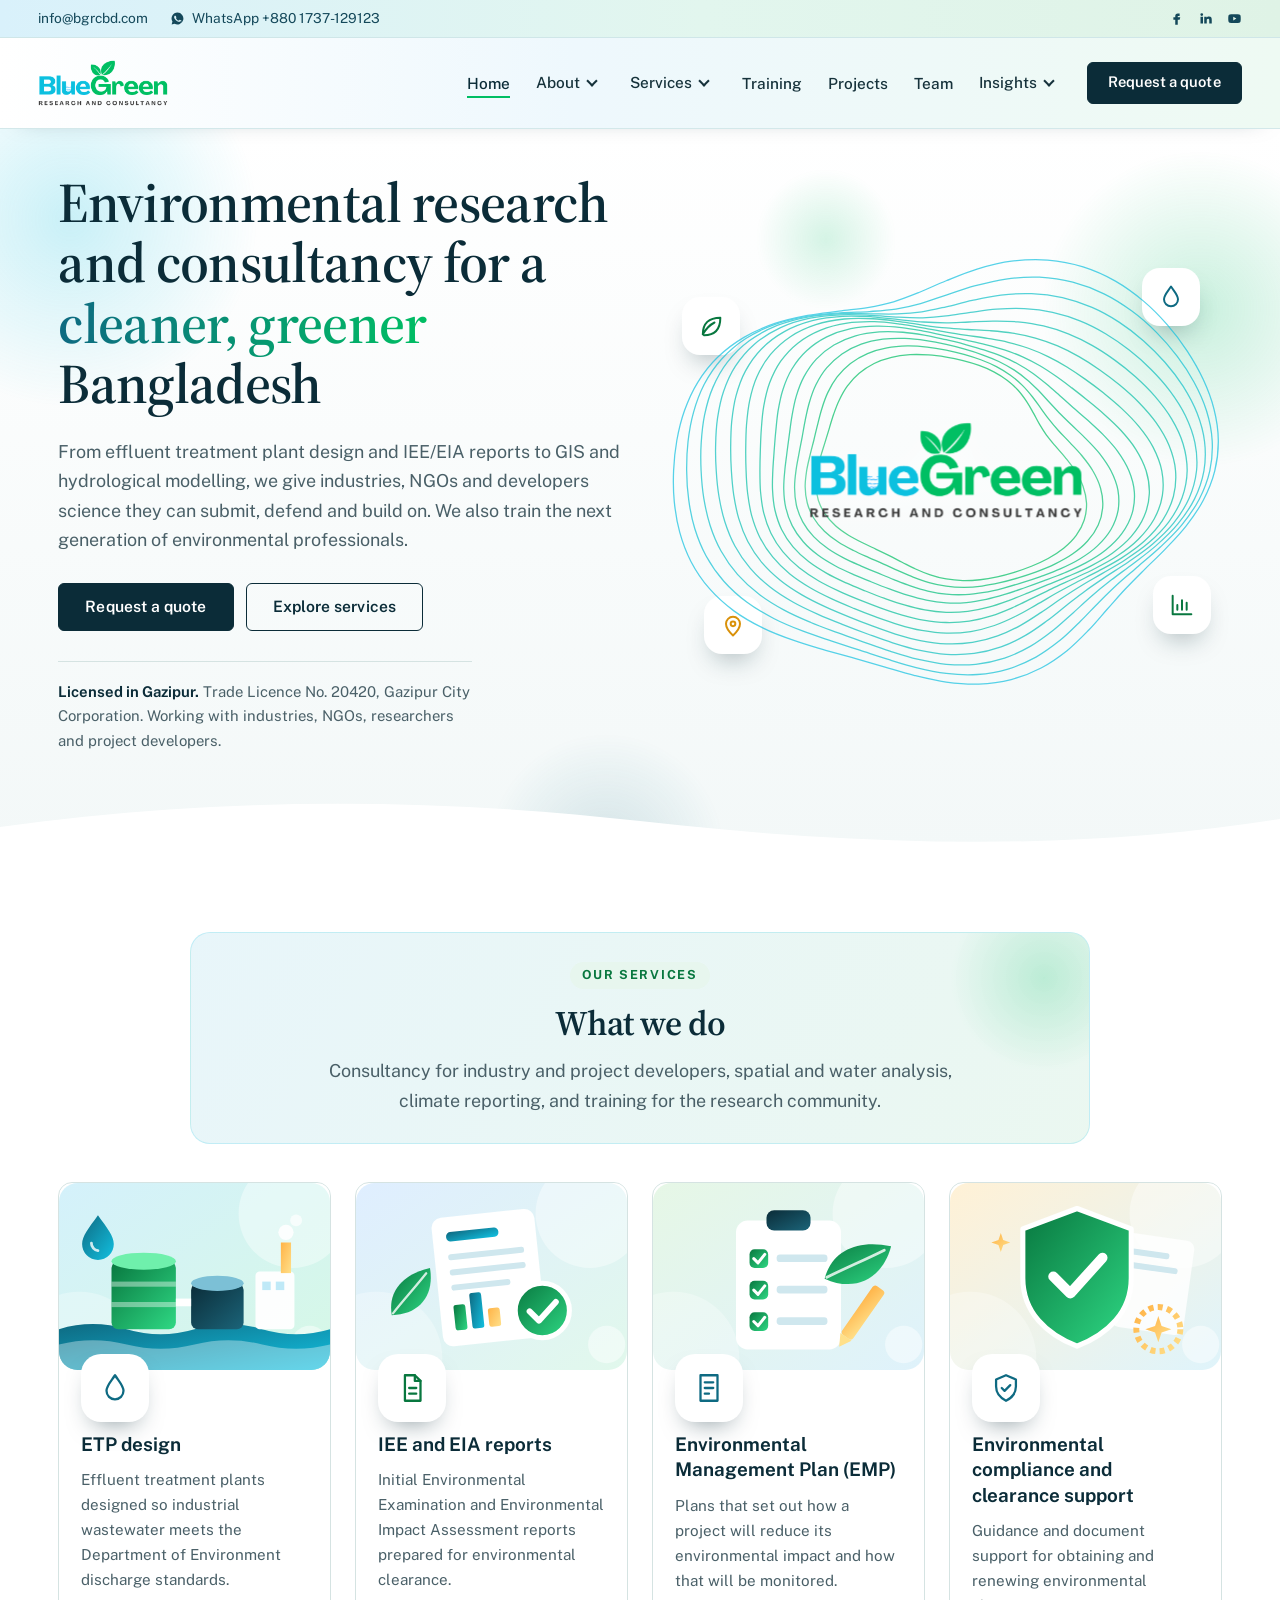
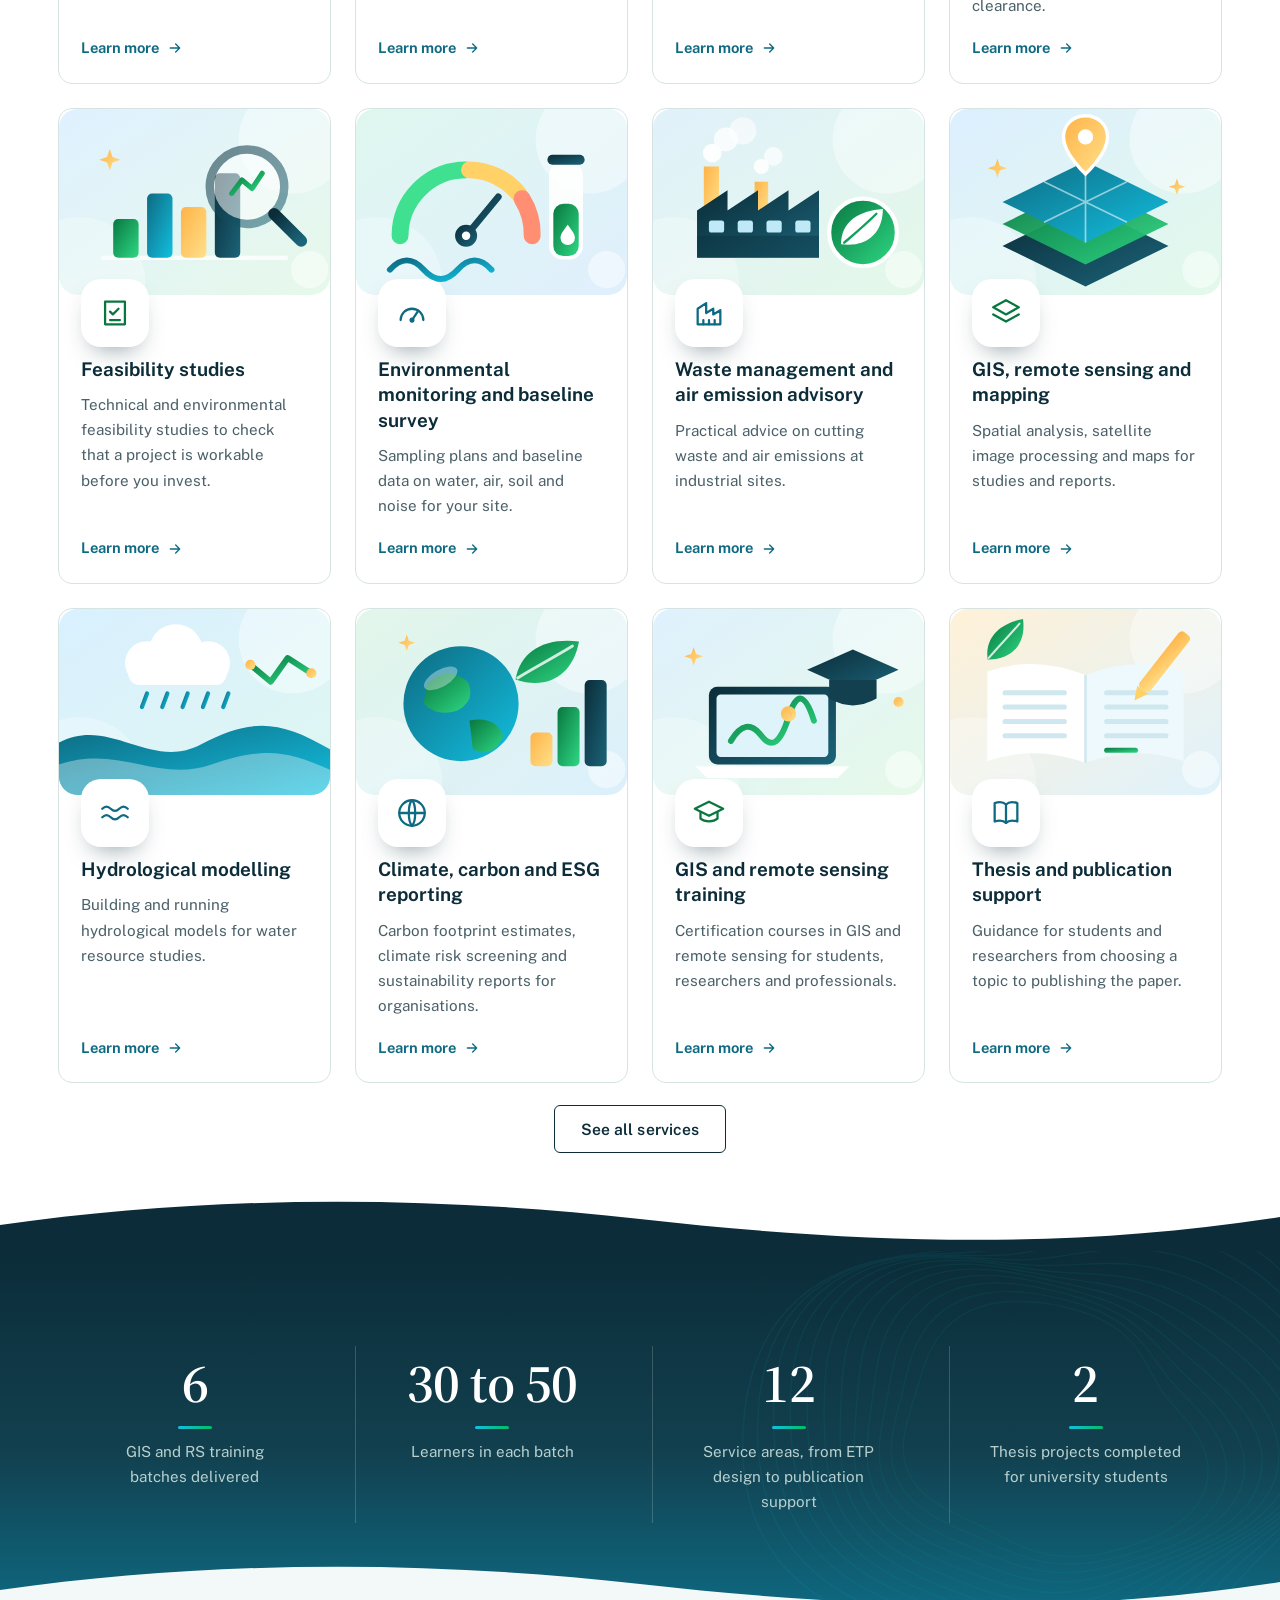
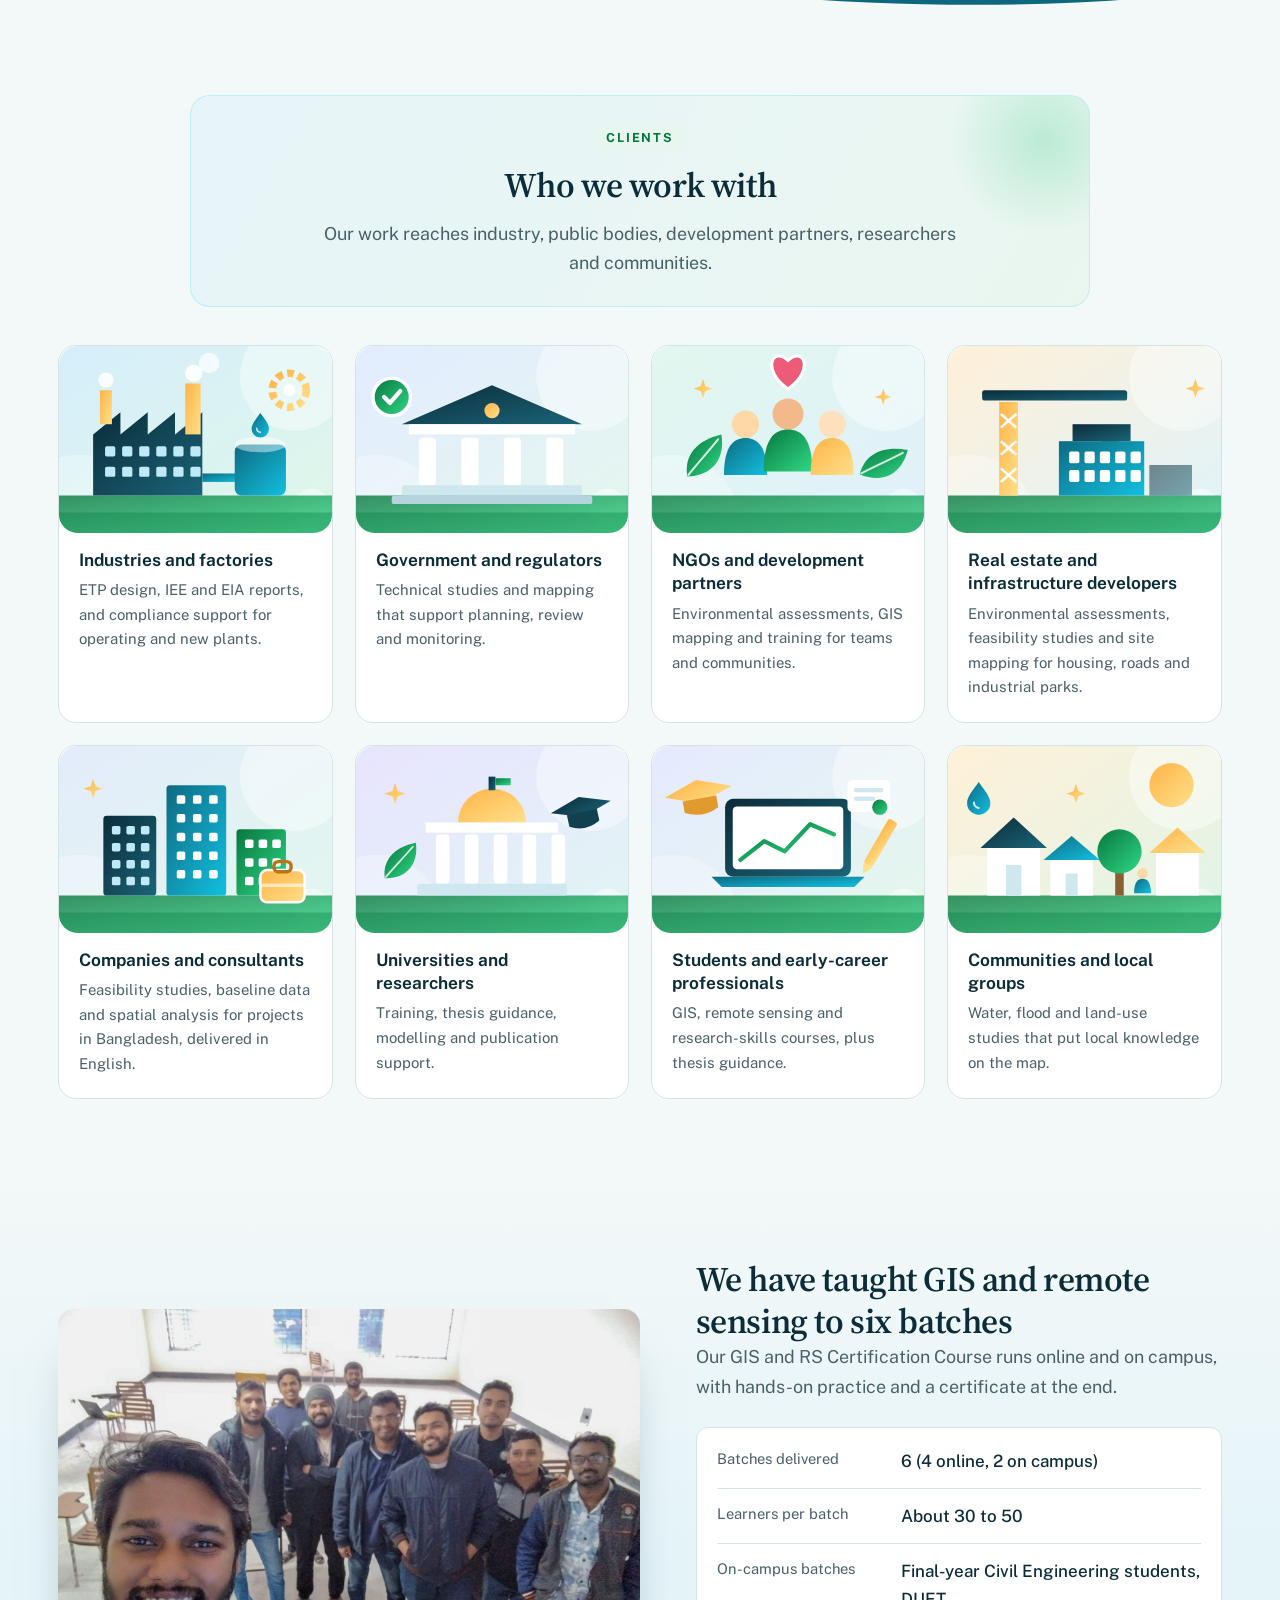
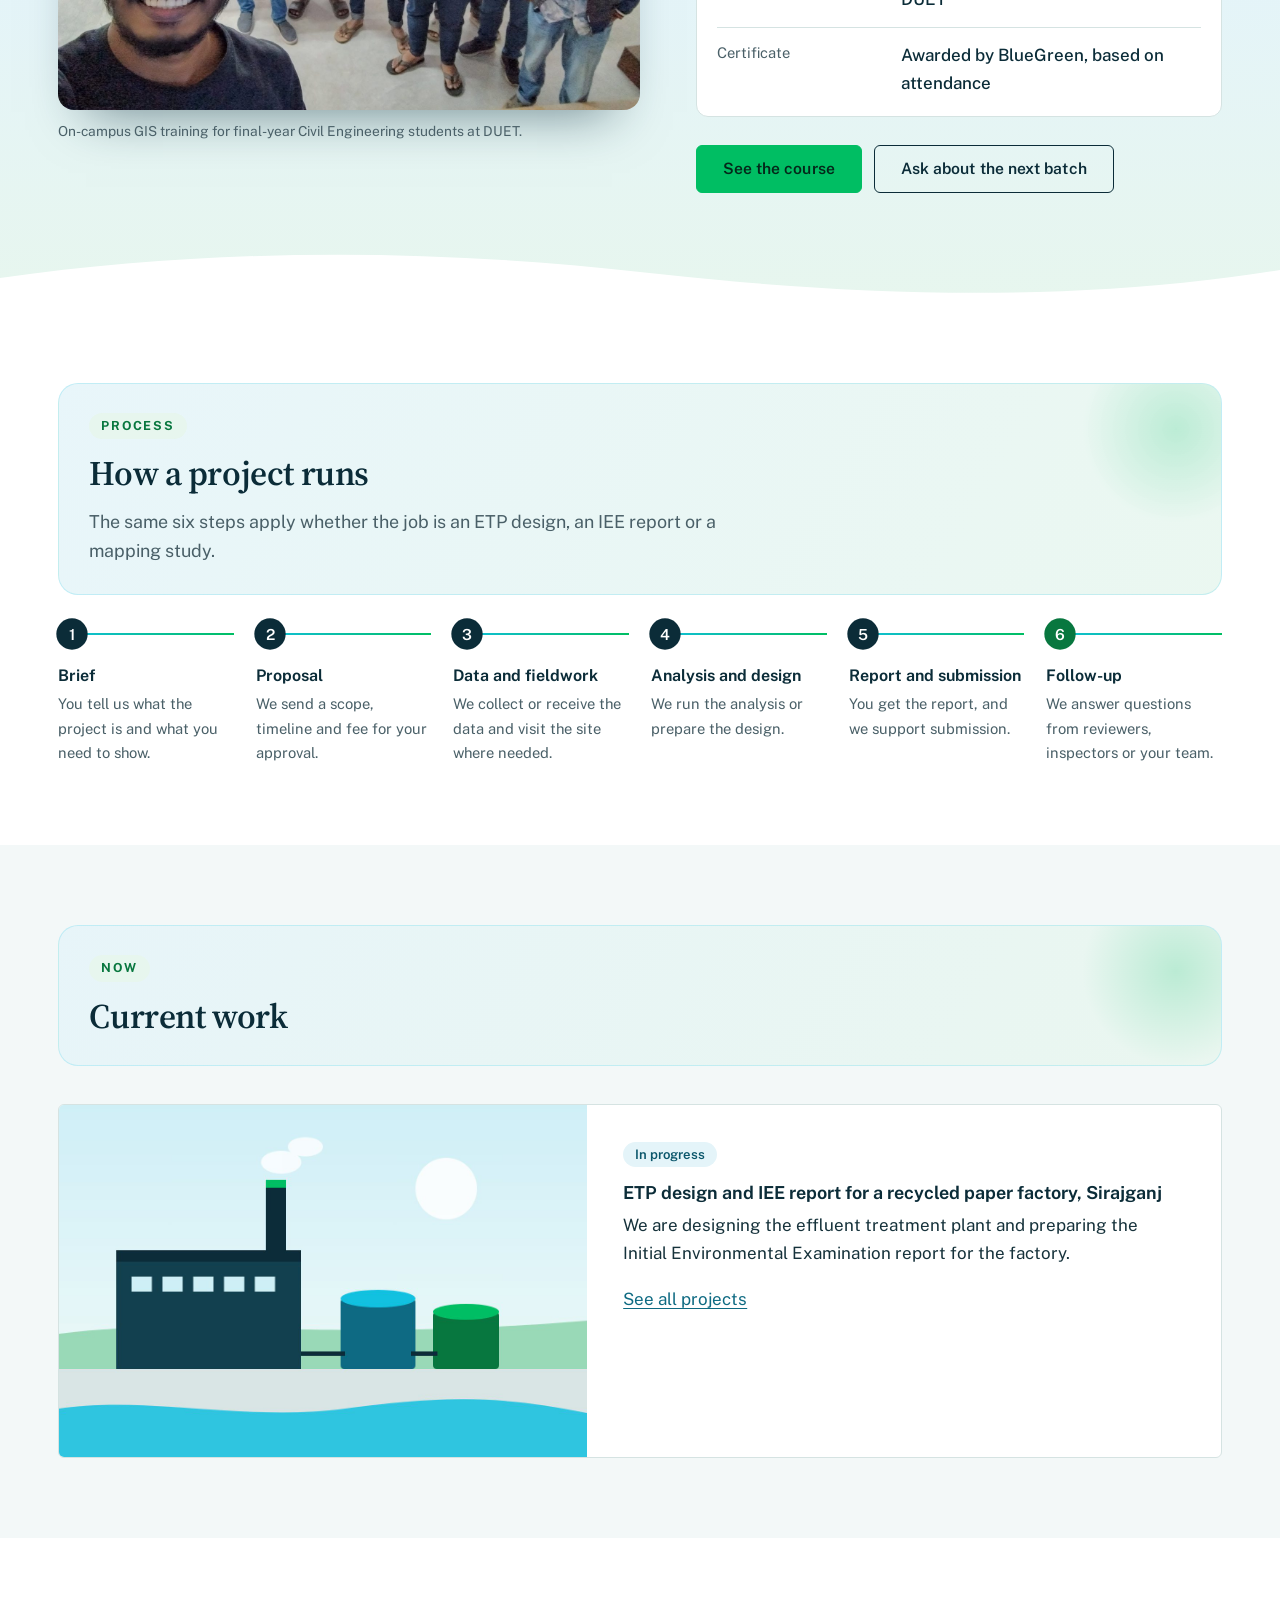
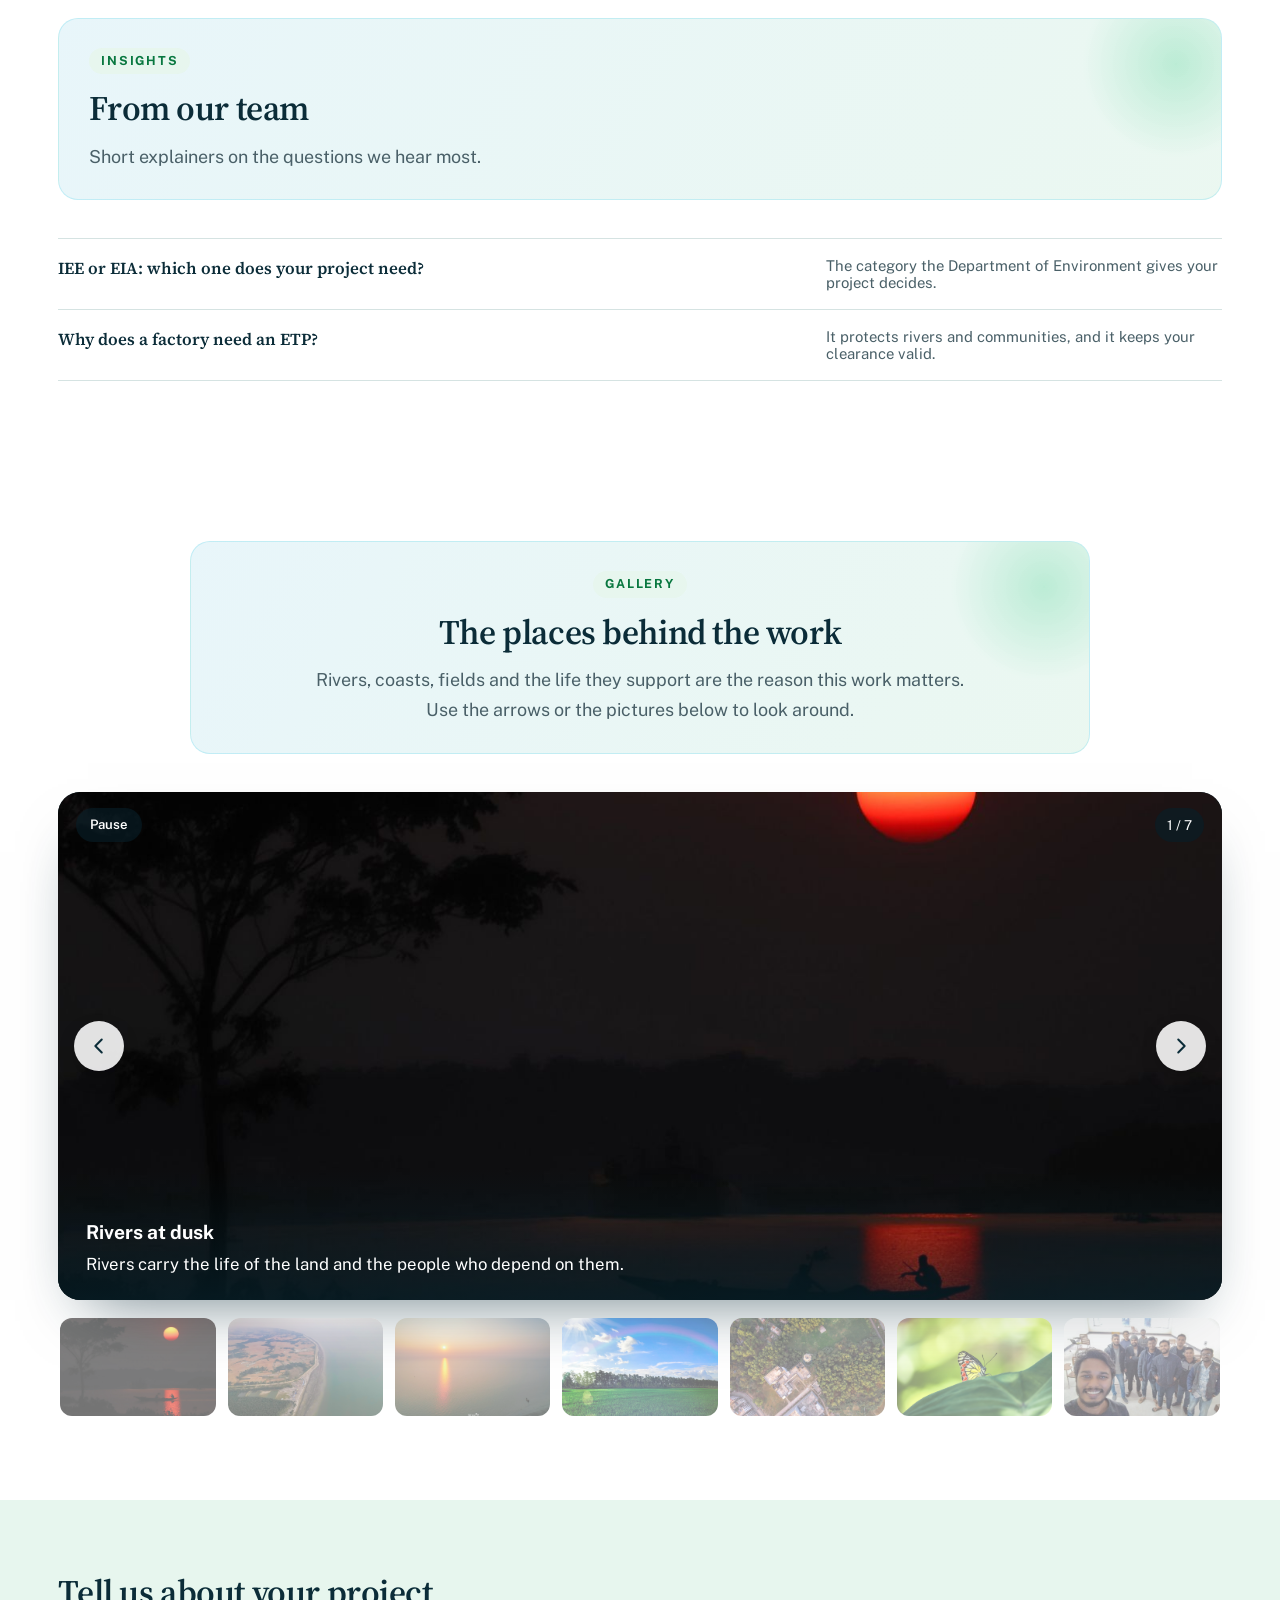
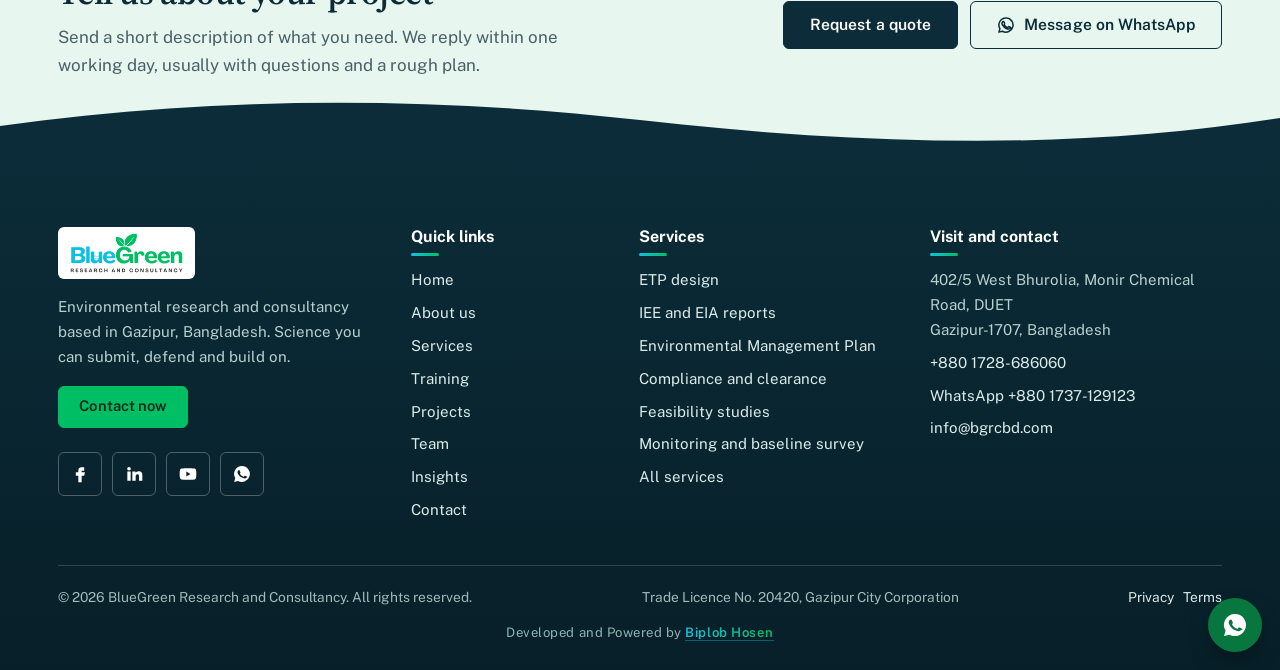
==== commit 90f4b8a8: "Add files via upload" ====
--- a/index.html
+++ b/index.html
@@ -12,27 +12,28 @@
 <link href="https://fonts.googleapis.com/css2?family=Public+Sans:wght@400;500;600;700&family=Source+Serif+4:opsz,wght@8..60,500;8..60,600&display=swap" rel="stylesheet">
 <link rel="stylesheet" href="style.css">
 <script>document.documentElement.className+=" js"</script>
-<script type="application/ld+json">{"@context": "https://schema.org", "@type": "ProfessionalService", "name": "BlueGreen Research and Consultancy", "url": "https://www.bgrcbd.com", "logo": "https://www.bgrcbd.com/logo.png", "email": "bluegreenrandc@gmail.com", "telephone": "+8801728686060", "address": {"@type": "PostalAddress", "streetAddress": "402/5 West Bhurolia, Monir Chemical Road, DUET", "addressLocality": "Gazipur", "postalCode": "1707", "addressCountry": "BD"}, "sameAs": ["https://www.facebook.com/bluegreenrand", "https://www.linkedin.com/company/bluegreen-research-and-consuntancy/", "https://www.youtube.com/@BlueGreenResearchandConsultanc"], "description": "Environmental research and consultancy: ETP design, IEE/EIA, GIS and remote sensing, training."}</script></head><body>
+<script type="application/ld+json">{"@context": "https://schema.org", "@type": "ProfessionalService", "name": "BlueGreen Research and Consultancy", "url": "https://www.bgrcbd.com", "logo": "https://www.bgrcbd.com/logo.png", "email": "info@bgrcbd.com", "telephone": "+8801728686060", "address": {"@type": "PostalAddress", "streetAddress": "402/5 West Bhurolia, Monir Chemical Road, DUET", "addressLocality": "Gazipur", "postalCode": "1707", "addressCountry": "BD"}, "sameAs": ["https://www.facebook.com/bluegreenrand", "https://www.linkedin.com/company/bluegreen-research-and-consuntancy/", "https://www.youtube.com/@BlueGreenResearchandConsultanc"], "description": "Environmental research and consultancy: ETP design, IEE/EIA, GIS and remote sensing, training."}</script></head><body>
 <a class="skip" href="#main">Skip to content</a>
 <div class="topbar"><div class="wrap topbar-in">
-<div class="tb-left"><a href="mailto:bluegreenrandc@gmail.com">bluegreenrandc@gmail.com</a><a href="https://wa.me/8801737129123?text=Hello%20BlueGreen%2C%20I%20would%20like%20to%20discuss%20a%20project." rel="noopener"><svg viewBox="0 0 24 24" aria-hidden="true"><path d="M12 2.5a9.5 9.5 0 0 0-8.1 14.4L2.6 21.5l4.7-1.2A9.5 9.5 0 1 0 12 2.5zm5.3 13.6c-.2.6-1.300 1.200-1.800 1.200-.5.100-1 .2-3.200-.7-2.700-1.100-4.400-3.800-4.600-4-.1-.2-1.100-1.400-1.100-2.700s.7-1.900.9-2.200c.2-.3.500-.3.700-.3h.5c.2 0 .4 0 .6.500l.8 1.900c.1.200.1.400 0 .6l-.4.600c-.2.200-.3.400-.1.700.2.300.8 1.300 1.700 2.100 1.100 1 2.100 1.300 2.400 1.500.3.100.5.100.6-.1l.9-1c.2-.3.400-.2.700-.1l1.800.9c.3.100.5.200.5.300.1.200.1.800-.1 1.300z"/></svg>WhatsApp +880 1737-129123</a></div>
+<div class="tb-left"><a href="mailto:info@bgrcbd.com">info@bgrcbd.com</a><a href="https://wa.me/8801737129123?text=Hello%20BlueGreen%2C%20I%20would%20like%20to%20discuss%20a%20project." rel="noopener"><svg viewBox="0 0 24 24" aria-hidden="true"><path d="M12 2.5a9.5 9.5 0 0 0-8.1 14.4L2.6 21.5l4.7-1.2A9.5 9.5 0 1 0 12 2.5zm5.3 13.6c-.2.6-1.300 1.200-1.800 1.200-.5.100-1 .2-3.200-.7-2.700-1.100-4.400-3.800-4.600-4-.1-.2-1.100-1.400-1.100-2.700s.7-1.900.9-2.200c.2-.3.500-.3.700-.3h.5c.2 0 .4 0 .6.500l.8 1.900c.1.200.1.400 0 .6l-.4.600c-.2.200-.3.400-.1.700.2.300.8 1.300 1.700 2.100 1.100 1 2.100 1.300 2.400 1.500.3.100.5.100.6-.1l.9-1c.2-.3.400-.2.700-.1l1.800.9c.3.100.5.200.5.300.1.200.1.800-.1 1.300z"/></svg>WhatsApp +880 1737-129123</a></div>
 <div class="tb-right"><a href="https://www.facebook.com/bluegreenrand" rel="noopener" aria-label="Facebook"><svg viewBox="0 0 24 24" aria-hidden="true"><path d="M14 8h3V4h-3a4 4 0 0 0-4 4v2H7v4h3v8h4v-8h3l1-4h-4V8z"/></svg></a><a href="https://www.linkedin.com/company/bluegreen-research-and-consuntancy/" rel="noopener" aria-label="LinkedIn"><svg viewBox="0 0 24 24" aria-hidden="true"><path d="M4 9h4v11H4zM6 3.5a2.2 2.2 0 1 1 0 4.4 2.2 2.2 0 0 1 0-4.4zM10 9h3.8v1.6c.6-1 1.9-1.9 3.8-1.9 4 0 4.4 2.6 4.4 6V20h-4v-4.8c0-1.3 0-2.9-1.8-2.9s-2.2 1.4-2.2 2.8V20h-4z"/></svg></a><a href="https://www.youtube.com/@BlueGreenResearchandConsultanc" rel="noopener" aria-label="YouTube"><svg viewBox="0 0 24 24" aria-hidden="true"><path d="M21.6 7.2a2.5 2.5 0 0 0-1.8-1.8C18.2 5 12 5 12 5s-6.2 0-7.8.4A2.5 2.5 0 0 0 2.4 7.2C2 8.8 2 12 2 12s0 3.2.4 4.8a2.5 2.5 0 0 0 1.8 1.8C5.8 19 12 19 12 19s6.2 0 7.8-.4a2.5 2.5 0 0 0 1.8-1.8c.4-1.6.4-4.8.4-4.8s0-3.2-.4-4.8zM10 15V9l5 3z"/></svg></a></div>
 </div></div>
 <header class="site-header"><nav class="wrap nav" aria-label="Main">
-<a class="brand" href="index.html"><img src="logo.png" width="130" height="46" alt="BlueGreen Research and Consultancy - home"></a>
+<a class="brand" href="./"><img src="logo.png" width="130" height="46" alt="BlueGreen Research and Consultancy - home"></a>
 <button class="nav-toggle" type="button" aria-expanded="false" aria-controls="menu"><span></span><span></span><span></span><span class="sr">Menu</span></button>
-<ul id="menu" class="menu"><li><a href="index.html" aria-current="page">Home</a></li><li class="has-sub"><a href="about.html">About</a><button class="sub-toggle" type="button" aria-expanded="false" aria-label="Open About menu"></button><ul class="sub "><li><a href="about.html">Who we are</a></li><li><a href="about.html#mission">Mission and values</a></li><li><a href="about.html#registration">Registration</a></li></ul></li><li class="has-sub"><a href="services.html">Services</a><button class="sub-toggle" type="button" aria-expanded="false" aria-label="Open Services menu"></button><ul class="sub wide"><li><a href="services.html#etp">ETP design</a></li><li><a href="services.html#iee-eia">IEE and EIA reports</a></li><li><a href="services.html#emp">Environmental Management Plan</a></li><li><a href="services.html#compliance">Compliance and clearance</a></li><li><a href="services.html#feasibility">Feasibility studies</a></li><li><a href="services.html#monitoring">Monitoring and baseline survey</a></li><li><a href="services.html#waste-air">Waste and air emission advice</a></li><li><a href="services.html#gis">GIS and remote sensing</a></li><li><a href="services.html#hydrology">Hydrological modelling</a></li><li><a href="services.html#climate-esg">Climate, carbon and ESG</a></li><li><a href="services.html#training">GIS and RS training</a></li><li><a href="services.html#thesis">Thesis and publication support</a></li></ul></li><li><a href="training.html">Training</a></li><li><a href="projects.html">Projects</a></li><li><a href="team.html">Team</a></li><li class="has-sub"><a href="insights.html">Insights</a><button class="sub-toggle" type="button" aria-expanded="false" aria-label="Open Insights menu"></button><ul class="sub right"><li><a href="insights.html#iee-eia">IEE or EIA?</a></li><li><a href="insights.html#etp">Why a factory needs an ETP</a></li><li><a href="insights.html#gis">What is GIS?</a></li><li><a href="insights.html#remote-sensing">Satellite images, water and land</a></li><li><a href="insights.html#thesis">Choosing a thesis topic</a></li></ul></li><li><a class="btn btn-sm" href="contact.html">Request a quote</a></li></ul>
+<ul id="menu" class="menu"><li><a href="./" aria-current="page">Home</a></li><li class="has-sub"><a href="about">About</a><button class="sub-toggle" type="button" aria-expanded="false" aria-label="Open About menu"></button><ul class="sub "><li><a href="about">Who we are</a></li><li><a href="about#mission">Mission and values</a></li><li><a href="about#registration">Registration</a></li></ul></li><li class="has-sub"><a href="services">Services</a><button class="sub-toggle" type="button" aria-expanded="false" aria-label="Open Services menu"></button><ul class="sub wide"><li><a href="services#etp"><span class="mi"><svg class="" viewBox="0 0 24 24" aria-hidden="true"><path d="M12 3C9 7.5 6 10.5 6 14a6 6 0 0 0 12 0c0-3.5-3-6.5-6-11z"/></svg></span><span class="mt"><b>ETP design</b><small>Clean wastewater, compliant discharge</small></span></a></li><li><a href="services#iee-eia"><span class="mi"><svg class="" viewBox="0 0 24 24" aria-hidden="true"><path d="M7 3h7l4 4v14H7z"/><path d="M14 3v4h4M10 12h5M10 16h5"/></svg></span><span class="mt"><b>IEE and EIA reports</b><small>Reports for environmental clearance</small></span></a></li><li><a href="services#emp"><span class="mi"><svg class="" viewBox="0 0 24 24" aria-hidden="true"><path d="M6 3h12v18H6z"/><path d="M9 8h6M9 12h6M9 16h3"/></svg></span><span class="mt"><b>Environmental Management Plan</b><small>Actions to limit and monitor impact</small></span></a></li><li><a href="services#compliance"><span class="mi"><svg class="" viewBox="0 0 24 24" aria-hidden="true"><path d="M12 3 5 6v5c0 5 3 8 7 10 4-2 7-5 7-10V6z"/><path d="m9 12 2 2 4-4"/></svg></span><span class="mt"><b>Compliance and clearance</b><small>Clearance, renewals and inspections</small></span></a></li><li><a href="services#feasibility"><span class="mi"><svg class="" viewBox="0 0 24 24" aria-hidden="true"><path d="M5 4h14v16H5z"/><path d="m8.5 11 2 2 4-4M8.5 17h7"/></svg></span><span class="mt"><b>Feasibility studies</b><small>Test the project before you invest</small></span></a></li><li><a href="services#monitoring"><span class="mi"><svg class="" viewBox="0 0 24 24" aria-hidden="true"><path d="M4 17a8 8 0 1 1 16 0"/><path d="m12 17 4-6"/><circle cx="12" cy="17" r="1"/></svg></span><span class="mt"><b>Monitoring and baseline survey</b><small>Water, air, soil and noise data</small></span></a></li><li><a href="services#waste-air"><span class="mi"><svg class="" viewBox="0 0 24 24" aria-hidden="true"><path d="M4 20h16V10l-5 3V9l-5 3V5L4 9z"/><path d="M8 20v-3M12 20v-3M16 20v-3"/></svg></span><span class="mt"><b>Waste and air emission advice</b><small>Less waste, cleaner emissions</small></span></a></li><li><a href="services#gis"><span class="mi"><svg class="" viewBox="0 0 24 24" aria-hidden="true"><path d="m12 3 9 5-9 5-9-5z"/><path d="m3 13 9 5 9-5"/></svg></span><span class="mt"><b>GIS and remote sensing</b><small>Maps and satellite analysis</small></span></a></li><li><a href="services#hydrology"><span class="mi"><svg class="" viewBox="0 0 24 24" aria-hidden="true"><path d="M3 9c2-2 4-2 6 0s4 2 6 0 4-2 6 0M3 15c2-2 4-2 6 0s4 2 6 0 4-2 6 0"/></svg></span><span class="mt"><b>Hydrological modelling</b><small>Rainfall, runoff and water balance</small></span></a></li><li><a href="services#climate-esg"><span class="mi"><svg class="" viewBox="0 0 24 24" aria-hidden="true"><circle cx="12" cy="12" r="9"/><path d="M3 12h18M12 3c3 3 3 15 0 18M12 3c-3 3-3 15 0 18"/></svg></span><span class="mt"><b>Climate, carbon and ESG</b><small>Footprint, risk and sustainability reports</small></span></a></li><li><a href="services#training"><span class="mi"><svg class="" viewBox="0 0 24 24" aria-hidden="true"><path d="m2 9 10-5 10 5-10 5z"/><path d="M6 11.5V16c3 2.5 9 2.5 12 0v-4.5"/></svg></span><span class="mt"><b>GIS and RS training</b><small>GIS and remote sensing courses</small></span></a></li><li><a href="services#thesis"><span class="mi"><svg class="" viewBox="0 0 24 24" aria-hidden="true"><path d="M4 5c3-1 6-1 8 1 2-2 5-2 8-1v13c-3-1-6-1-8 1-2-2-5-2-8-1z"/><path d="M12 6v13"/></svg></span><span class="mt"><b>Thesis and publication support</b><small>From topic to published paper</small></span></a></li></ul></li><li><a href="training">Training</a></li><li><a href="projects">Projects</a></li><li><a href="team">Team</a></li><li class="has-sub"><a href="insights">Insights</a><button class="sub-toggle" type="button" aria-expanded="false" aria-label="Open Insights menu"></button><ul class="sub right"><li><a href="insights#iee-eia">IEE or EIA?</a></li><li><a href="insights#etp">Why a factory needs an ETP</a></li><li><a href="insights#gis">What is GIS?</a></li><li><a href="insights#remote-sensing">Satellite images, water and land</a></li><li><a href="insights#thesis">Choosing a thesis topic</a></li></ul></li><li><a class="btn btn-sm" href="contact">Request a quote</a></li></ul>
 </nav></header>
 <main id="main">
 
-<section class="hero"><div class="wrap hero-grid">
+<section class="hero"><div class="hero-deco" aria-hidden="true"><i class="b1"></i><i class="b2"></i><i class="b3"></i><i class="b4"></i></div><div class="wrap hero-grid">
 <div>
-<h1>Environmental research and consultancy for a cleaner, greener Bangladesh</h1>
+<h1>Environmental research and consultancy for a <span class="grad">cleaner, greener</span> Bangladesh</h1>
 <p class="lead">From effluent treatment plant design and IEE/EIA reports to GIS and hydrological modelling, we give industries, NGOs and developers science they can submit, defend and build on. We also train the next generation of environmental professionals.</p>
-<div class="btn-row"><a class="btn" href="contact.html">Request a quote</a><a class="btn btn-line" href="services.html">Explore services</a></div>
+<div class="btn-row"><a class="btn" href="contact">Request a quote</a><a class="btn btn-line" href="services">Explore services</a></div>
 <p class="hero-note"><b>Licensed in Gazipur.</b> Trade Licence No. 20420, Gazipur City Corporation. Working with industries, NGOs, researchers and project developers.</p>
 </div>
 <div class="emblem" aria-hidden="false">
+<span class="fl f1" aria-hidden="true"><svg class="" viewBox="0 0 24 24" aria-hidden="true"><path d="M5 19c0-9 5-14 15-14 0 10-5 15-14 15"/><path d="M5 19c3-5 6-8 10-10"/></svg></span><span class="fl f2" aria-hidden="true"><svg class="" viewBox="0 0 24 24" aria-hidden="true"><path d="M12 3C9 7.5 6 10.5 6 14a6 6 0 0 0 12 0c0-3.5-3-6.5-6-11z"/></svg></span><span class="fl f3" aria-hidden="true"><svg class="" viewBox="0 0 24 24" aria-hidden="true"><path d="M12 21s-6-5.5-6-10a6 6 0 0 1 12 0c0 4.5-6 10-6 10z"/><circle cx="12" cy="11" r="2"/></svg></span><span class="fl f4" aria-hidden="true"><svg class="" viewBox="0 0 24 24" aria-hidden="true"><path d="M4 20V4M4 20h16M8 16v-4M12 16V8M16 16v-6"/></svg></span>
 <svg viewBox="0 0 640 560" aria-hidden="true" focusable="false"><circle class="rip" cx="320" cy="280" r="120" style="--r:0"/><circle class="rip" cx="320" cy="280" r="120" style="--r:1"/><circle class="rip" cx="320" cy="280" r="120" style="--r:2"/><g class="contours"><path d="M470.0,280.0C473.5,285.6 477.0,291.8 479.1,298.0C481.3,304.3 482.9,311.1 483.2,317.6C483.4,324.1 482.5,330.9 480.5,337.2C478.6,343.4 475.2,349.6 471.2,355.1C467.2,360.6 462.0,365.6 456.6,370.1C451.1,374.6 444.8,378.5 438.5,382.0C432.3,385.4 425.6,388.4 419.1,391.0C412.5,393.7 405.8,396.0 399.2,398.0C392.6,400.0 386.0,401.8 379.4,403.3C372.7,404.7 366.1,405.9 359.5,406.7C352.8,407.4 346.1,407.8 339.5,407.7C333.0,407.5 326.3,406.9 320.0,405.8C313.7,404.7 307.4,403.0 301.5,401.0C295.5,399.1 289.9,396.7 284.4,394.2C279.0,391.8 273.9,389.0 268.7,386.4C263.6,383.8 258.8,381.2 253.8,378.7C248.7,376.1 243.8,373.7 238.6,371.3C233.4,368.8 228.0,366.4 222.7,363.7C217.3,361.0 211.7,358.2 206.4,354.9C201.2,351.6 195.8,348.0 191.3,343.9C186.7,339.8 182.4,335.1 179.1,330.2C175.7,325.3 173.1,319.8 171.3,314.3C169.6,308.8 168.8,302.9 168.5,297.1C168.3,291.4 169.1,285.6 170.0,280.0C170.9,274.4 172.5,268.9 174.0,263.5C175.5,258.1 177.3,252.8 178.9,247.5C180.5,242.2 182.1,236.9 183.8,231.5C185.4,226.0 187.0,220.5 188.9,214.9C190.9,209.3 192.8,203.5 195.6,197.9C198.3,192.3 201.3,186.5 205.2,181.3C209.1,176.1 213.6,170.9 218.8,166.6C224.0,162.2 230.0,158.3 236.2,155.2C242.5,152.1 249.5,149.8 256.5,148.1C263.4,146.4 270.8,145.5 277.9,145.0C285.1,144.5 292.4,144.8 299.4,145.3C306.4,145.7 313.3,146.7 320.0,147.8C326.7,148.9 333.3,150.3 339.6,151.9C346.0,153.5 352.2,155.3 358.2,157.5C364.1,159.6 370.0,162.1 375.4,164.9C380.9,167.8 386.1,171.0 390.8,174.6C395.5,178.1 399.8,182.2 403.6,186.3C407.4,190.5 410.6,195.1 413.6,199.5C416.6,204.0 419.0,208.6 421.5,213.0C424.0,217.5 426.1,221.8 428.6,226.1C431.1,230.3 433.6,234.3 436.6,238.5C439.6,242.6 443.0,246.5 446.6,250.8C450.2,255.1 454.4,259.5 458.3,264.3C462.2,269.2 466.5,274.4 470.0,280.0Z" stroke="#00be63" pathLength="1" style="--i:0"/>
 <path d="M490.5,280.0C494.2,286.4 497.6,293.3 499.5,300.3C501.5,307.3 502.5,314.8 502.0,321.9C501.6,329.1 499.8,336.4 496.8,343.0C493.9,349.6 489.5,356.0 484.4,361.6C479.4,367.3 473.1,372.4 466.8,376.8C460.4,381.3 453.2,385.1 446.2,388.5C439.2,392.0 431.9,394.8 424.8,397.5C417.7,400.1 410.6,402.4 403.6,404.5C396.5,406.6 389.6,408.5 382.6,410.1C375.7,411.6 368.7,413.1 361.7,414.0C354.8,414.9 347.7,415.5 340.8,415.6C333.8,415.6 326.8,415.2 320.0,414.2C313.2,413.3 306.5,411.8 300.1,410.0C293.7,408.2 287.5,405.9 281.5,403.6C275.5,401.3 269.8,398.6 264.1,396.1C258.4,393.6 252.9,391.0 247.2,388.5C241.5,385.9 235.8,383.5 230.0,380.9C224.2,378.3 218.1,375.7 212.2,372.7C206.3,369.7 200.1,366.6 194.5,362.8C188.8,359.1 183.2,355.0 178.4,350.3C173.6,345.7 169.2,340.4 165.9,334.9C162.6,329.4 160.0,323.3 158.4,317.2C156.7,311.2 156.1,304.8 156.0,298.6C155.9,292.4 156.8,286.1 157.7,280.0C158.7,273.9 160.2,268.0 161.6,262.1C163.0,256.2 164.6,250.4 166.1,244.5C167.5,238.6 168.8,232.8 170.4,226.7C171.9,220.6 173.3,214.4 175.3,208.1C177.2,201.9 179.3,195.3 182.3,189.1C185.3,182.9 188.8,176.6 193.2,170.9C197.5,165.3 202.8,159.8 208.7,155.2C214.6,150.7 221.4,146.7 228.5,143.7C235.5,140.6 243.4,138.4 251.1,137.0C258.8,135.5 267.0,135.0 274.8,134.8C282.6,134.7 290.4,135.3 298.0,136.2C305.5,137.0 312.9,138.3 320.0,139.7C327.1,141.1 334.0,142.8 340.7,144.7C347.4,146.6 353.9,148.6 360.2,150.9C366.5,153.3 372.6,155.9 378.4,158.8C384.1,161.8 389.6,165.1 394.7,168.8C399.7,172.4 404.4,176.5 408.6,180.7C412.9,184.9 416.6,189.4 420.2,193.9C423.7,198.3 426.8,202.9 430.1,207.4C433.3,211.8 436.3,216.2 439.8,220.5C443.2,224.9 446.7,229.0 450.7,233.4C454.7,237.8 459.1,242.1 463.6,246.9C468.0,251.7 473.1,256.6 477.6,262.2C482.1,267.7 486.9,273.6 490.5,280.0Z" stroke="#02be6e" pathLength="1" style="--i:1"/>
 <path d="M511.6,280.0C515.2,287.1 518.3,294.9 519.7,302.6C521.0,310.3 521.2,318.5 519.9,326.1C518.5,333.7 515.6,341.4 511.6,348.3C507.6,355.1 502.0,361.6 495.9,367.3C489.9,373.1 482.6,378.1 475.3,382.5C468.1,387.0 460.2,390.6 452.6,394.0C445.0,397.4 437.2,400.2 429.7,403.0C422.2,405.7 414.8,408.1 407.5,410.3C400.2,412.6 393.1,414.8 385.8,416.6C378.6,418.5 371.4,420.3 364.1,421.5C356.8,422.7 349.4,423.7 342.0,424.0C334.7,424.3 327.2,424.2 320.0,423.5C312.8,422.8 305.5,421.4 298.6,419.8C291.6,418.2 284.9,416.0 278.3,413.8C271.7,411.6 265.4,409.0 259.1,406.5C252.7,404.0 246.6,401.4 240.3,398.8C233.9,396.2 227.6,393.6 221.2,390.8C214.7,387.9 208.1,385.1 201.7,381.8C195.3,378.4 188.6,374.8 182.7,370.6C176.7,366.4 170.8,361.7 165.9,356.5C161.0,351.3 156.5,345.5 153.2,339.4C149.9,333.4 147.4,326.7 145.8,320.1C144.3,313.6 143.8,306.7 143.7,300.0C143.6,293.3 144.4,286.6 145.3,280.0C146.1,273.4 147.5,267.0 148.7,260.6C149.9,254.2 151.1,247.9 152.4,241.4C153.6,234.9 154.6,228.3 156.0,221.6C157.4,214.8 158.7,207.9 160.8,200.9C162.8,194.0 165.1,186.8 168.5,180.0C171.9,173.3 175.9,166.4 181.0,160.4C186.0,154.5 192.1,148.8 198.8,144.1C205.5,139.5 213.3,135.7 221.2,132.8C229.1,129.9 237.8,128.1 246.3,127.0C254.8,125.9 263.6,125.8 272.0,126.1C280.5,126.3 288.8,127.4 296.8,128.6C304.8,129.8 312.5,131.4 320.0,133.1C327.5,134.7 334.6,136.6 341.6,138.6C348.7,140.6 355.5,142.7 362.0,145.1C368.6,147.4 375.1,150.0 381.2,152.9C387.3,155.9 393.2,159.1 398.8,162.7C404.3,166.3 409.4,170.2 414.3,174.3C419.1,178.4 423.5,182.9 427.9,187.2C432.2,191.6 436.1,196.2 440.2,200.6C444.4,205.1 448.4,209.5 452.8,214.0C457.3,218.6 461.9,223.0 466.8,227.7C471.7,232.5 477.1,237.2 482.3,242.6C487.6,247.9 493.3,253.6 498.2,259.8C503.0,266.1 508.0,272.9 511.6,280.0Z" stroke="#03be7a" pathLength="1" style="--i:2"/>
@@ -51,8 +52,8 @@
 
 <section class="wtop" style="--bg:#fff"><div class="wrap">
 <div class="sec-head center"><span class="kicker">Our services</span><h2>What we do</h2><p class="lead">Consultancy for industry and project developers, spatial and water analysis, climate reporting, and training for the research community.</p></div>
-<div class="svc-grid3"><a class="svc-card" href="services.html#etp"><span class="ico-badge"><svg class="" viewBox="0 0 24 24" aria-hidden="true"><path d="M12 3C9 7.5 6 10.5 6 14a6 6 0 0 0 12 0c0-3.5-3-6.5-6-11z"/></svg></span><h3>ETP design</h3><p>Effluent treatment plants designed so industrial wastewater meets the Department of Environment discharge standards.</p><span class="go">Learn more<svg viewBox="0 0 24 24" aria-hidden="true"><path d="M5 12h14M13 6l6 6-6 6"/></svg></span></a><a class="svc-card" href="services.html#iee-eia"><span class="ico-badge"><svg class="" viewBox="0 0 24 24" aria-hidden="true"><path d="M7 3h7l4 4v14H7z"/><path d="M14 3v4h4M10 12h5M10 16h5"/></svg></span><h3>IEE and EIA reports</h3><p>Initial Environmental Examination and Environmental Impact Assessment reports prepared for environmental clearance.</p><span class="go">Learn more<svg viewBox="0 0 24 24" aria-hidden="true"><path d="M5 12h14M13 6l6 6-6 6"/></svg></span></a><a class="svc-card" href="services.html#emp"><span class="ico-badge"><svg class="" viewBox="0 0 24 24" aria-hidden="true"><path d="M6 3h12v18H6z"/><path d="M9 8h6M9 12h6M9 16h3"/></svg></span><h3>Environmental Management Plan (EMP)</h3><p>Plans that set out how a project will reduce its environmental impact and how that will be monitored.</p><span class="go">Learn more<svg viewBox="0 0 24 24" aria-hidden="true"><path d="M5 12h14M13 6l6 6-6 6"/></svg></span></a><a class="svc-card" href="services.html#compliance"><span class="ico-badge"><svg class="" viewBox="0 0 24 24" aria-hidden="true"><path d="M12 3 5 6v5c0 5 3 8 7 10 4-2 7-5 7-10V6z"/><path d="m9 12 2 2 4-4"/></svg></span><h3>Environmental compliance and clearance support</h3><p>Guidance and document support for obtaining and renewing environmental clearance.</p><span class="go">Learn more<svg viewBox="0 0 24 24" aria-hidden="true"><path d="M5 12h14M13 6l6 6-6 6"/></svg></span></a><a class="svc-card" href="services.html#feasibility"><span class="ico-badge"><svg class="" viewBox="0 0 24 24" aria-hidden="true"><path d="M5 4h14v16H5z"/><path d="m8.5 11 2 2 4-4M8.5 17h7"/></svg></span><h3>Feasibility studies</h3><p>Technical and environmental feasibility studies to check that a project is workable before you invest.</p><span class="go">Learn more<svg viewBox="0 0 24 24" aria-hidden="true"><path d="M5 12h14M13 6l6 6-6 6"/></svg></span></a><a class="svc-card" href="services.html#monitoring"><span class="ico-badge"><svg class="" viewBox="0 0 24 24" aria-hidden="true"><path d="M4 17a8 8 0 1 1 16 0"/><path d="m12 17 4-6"/><circle cx="12" cy="17" r="1"/></svg></span><h3>Environmental monitoring and baseline survey</h3><p>Sampling plans and baseline data on water, air, soil and noise for your site.</p><span class="go">Learn more<svg viewBox="0 0 24 24" aria-hidden="true"><path d="M5 12h14M13 6l6 6-6 6"/></svg></span></a><a class="svc-card" href="services.html#waste-air"><span class="ico-badge"><svg class="" viewBox="0 0 24 24" aria-hidden="true"><path d="M4 20h16V10l-5 3V9l-5 3V5L4 9z"/><path d="M8 20v-3M12 20v-3M16 20v-3"/></svg></span><h3>Waste management and air emission advisory</h3><p>Practical advice on cutting waste and air emissions at industrial sites.</p><span class="go">Learn more<svg viewBox="0 0 24 24" aria-hidden="true"><path d="M5 12h14M13 6l6 6-6 6"/></svg></span></a><a class="svc-card" href="services.html#gis"><span class="ico-badge"><svg class="" viewBox="0 0 24 24" aria-hidden="true"><path d="m12 3 9 5-9 5-9-5z"/><path d="m3 13 9 5 9-5"/></svg></span><h3>GIS, remote sensing and mapping</h3><p>Spatial analysis, satellite image processing and maps for studies and reports.</p><span class="go">Learn more<svg viewBox="0 0 24 24" aria-hidden="true"><path d="M5 12h14M13 6l6 6-6 6"/></svg></span></a><a class="svc-card" href="services.html#hydrology"><span class="ico-badge"><svg class="" viewBox="0 0 24 24" aria-hidden="true"><path d="M3 9c2-2 4-2 6 0s4 2 6 0 4-2 6 0M3 15c2-2 4-2 6 0s4 2 6 0 4-2 6 0"/></svg></span><h3>Hydrological modelling</h3><p>Building and running hydrological models for water resource studies.</p><span class="go">Learn more<svg viewBox="0 0 24 24" aria-hidden="true"><path d="M5 12h14M13 6l6 6-6 6"/></svg></span></a><a class="svc-card" href="services.html#climate-esg"><span class="ico-badge"><svg class="" viewBox="0 0 24 24" aria-hidden="true"><circle cx="12" cy="12" r="9"/><path d="M3 12h18M12 3c3 3 3 15 0 18M12 3c-3 3-3 15 0 18"/></svg></span><h3>Climate, carbon and ESG reporting</h3><p>Carbon footprint estimates, climate risk screening and sustainability reports for organisations.</p><span class="go">Learn more<svg viewBox="0 0 24 24" aria-hidden="true"><path d="M5 12h14M13 6l6 6-6 6"/></svg></span></a><a class="svc-card" href="services.html#training"><span class="ico-badge"><svg class="" viewBox="0 0 24 24" aria-hidden="true"><path d="m2 9 10-5 10 5-10 5z"/><path d="M6 11.5V16c3 2.5 9 2.5 12 0v-4.5"/></svg></span><h3>GIS and remote sensing training</h3><p>Certification courses in GIS and remote sensing for students, researchers and professionals.</p><span class="go">Learn more<svg viewBox="0 0 24 24" aria-hidden="true"><path d="M5 12h14M13 6l6 6-6 6"/></svg></span></a><a class="svc-card" href="services.html#thesis"><span class="ico-badge"><svg class="" viewBox="0 0 24 24" aria-hidden="true"><path d="M4 5c3-1 6-1 8 1 2-2 5-2 8-1v13c-3-1-6-1-8 1-2-2-5-2-8-1z"/><path d="M12 6v13"/></svg></span><h3>Thesis and publication support</h3><p>Guidance for students and researchers from choosing a topic to publishing the paper.</p><span class="go">Learn more<svg viewBox="0 0 24 24" aria-hidden="true"><path d="M5 12h14M13 6l6 6-6 6"/></svg></span></a></div>
-<p class="more center"><a class="btn btn-line" href="services.html">See all services</a></p>
+<div class="svc-grid3"><a class="svc-card" href="services#etp"><span class="art"><img src="images/art/etp.svg" width="320" height="220" alt="" loading="lazy"></span><span class="ico-badge"><svg class="" viewBox="0 0 24 24" aria-hidden="true"><path d="M12 3C9 7.5 6 10.5 6 14a6 6 0 0 0 12 0c0-3.5-3-6.5-6-11z"/></svg></span><h3>ETP design</h3><p>Effluent treatment plants designed so industrial wastewater meets the Department of Environment discharge standards.</p><span class="go">Learn more<svg viewBox="0 0 24 24" aria-hidden="true"><path d="M5 12h14M13 6l6 6-6 6"/></svg></span></a><a class="svc-card" href="services#iee-eia"><span class="art"><img src="images/art/iee-eia.svg" width="320" height="220" alt="" loading="lazy"></span><span class="ico-badge"><svg class="" viewBox="0 0 24 24" aria-hidden="true"><path d="M7 3h7l4 4v14H7z"/><path d="M14 3v4h4M10 12h5M10 16h5"/></svg></span><h3>IEE and EIA reports</h3><p>Initial Environmental Examination and Environmental Impact Assessment reports prepared for environmental clearance.</p><span class="go">Learn more<svg viewBox="0 0 24 24" aria-hidden="true"><path d="M5 12h14M13 6l6 6-6 6"/></svg></span></a><a class="svc-card" href="services#emp"><span class="art"><img src="images/art/emp.svg" width="320" height="220" alt="" loading="lazy"></span><span class="ico-badge"><svg class="" viewBox="0 0 24 24" aria-hidden="true"><path d="M6 3h12v18H6z"/><path d="M9 8h6M9 12h6M9 16h3"/></svg></span><h3>Environmental Management Plan (EMP)</h3><p>Plans that set out how a project will reduce its environmental impact and how that will be monitored.</p><span class="go">Learn more<svg viewBox="0 0 24 24" aria-hidden="true"><path d="M5 12h14M13 6l6 6-6 6"/></svg></span></a><a class="svc-card" href="services#compliance"><span class="art"><img src="images/art/compliance.svg" width="320" height="220" alt="" loading="lazy"></span><span class="ico-badge"><svg class="" viewBox="0 0 24 24" aria-hidden="true"><path d="M12 3 5 6v5c0 5 3 8 7 10 4-2 7-5 7-10V6z"/><path d="m9 12 2 2 4-4"/></svg></span><h3>Environmental compliance and clearance support</h3><p>Guidance and document support for obtaining and renewing environmental clearance.</p><span class="go">Learn more<svg viewBox="0 0 24 24" aria-hidden="true"><path d="M5 12h14M13 6l6 6-6 6"/></svg></span></a><a class="svc-card" href="services#feasibility"><span class="art"><img src="images/art/feasibility.svg" width="320" height="220" alt="" loading="lazy"></span><span class="ico-badge"><svg class="" viewBox="0 0 24 24" aria-hidden="true"><path d="M5 4h14v16H5z"/><path d="m8.5 11 2 2 4-4M8.5 17h7"/></svg></span><h3>Feasibility studies</h3><p>Technical and environmental feasibility studies to check that a project is workable before you invest.</p><span class="go">Learn more<svg viewBox="0 0 24 24" aria-hidden="true"><path d="M5 12h14M13 6l6 6-6 6"/></svg></span></a><a class="svc-card" href="services#monitoring"><span class="art"><img src="images/art/monitoring.svg" width="320" height="220" alt="" loading="lazy"></span><span class="ico-badge"><svg class="" viewBox="0 0 24 24" aria-hidden="true"><path d="M4 17a8 8 0 1 1 16 0"/><path d="m12 17 4-6"/><circle cx="12" cy="17" r="1"/></svg></span><h3>Environmental monitoring and baseline survey</h3><p>Sampling plans and baseline data on water, air, soil and noise for your site.</p><span class="go">Learn more<svg viewBox="0 0 24 24" aria-hidden="true"><path d="M5 12h14M13 6l6 6-6 6"/></svg></span></a><a class="svc-card" href="services#waste-air"><span class="art"><img src="images/art/waste-air.svg" width="320" height="220" alt="" loading="lazy"></span><span class="ico-badge"><svg class="" viewBox="0 0 24 24" aria-hidden="true"><path d="M4 20h16V10l-5 3V9l-5 3V5L4 9z"/><path d="M8 20v-3M12 20v-3M16 20v-3"/></svg></span><h3>Waste management and air emission advisory</h3><p>Practical advice on cutting waste and air emissions at industrial sites.</p><span class="go">Learn more<svg viewBox="0 0 24 24" aria-hidden="true"><path d="M5 12h14M13 6l6 6-6 6"/></svg></span></a><a class="svc-card" href="services#gis"><span class="art"><img src="images/art/gis.svg" width="320" height="220" alt="" loading="lazy"></span><span class="ico-badge"><svg class="" viewBox="0 0 24 24" aria-hidden="true"><path d="m12 3 9 5-9 5-9-5z"/><path d="m3 13 9 5 9-5"/></svg></span><h3>GIS, remote sensing and mapping</h3><p>Spatial analysis, satellite image processing and maps for studies and reports.</p><span class="go">Learn more<svg viewBox="0 0 24 24" aria-hidden="true"><path d="M5 12h14M13 6l6 6-6 6"/></svg></span></a><a class="svc-card" href="services#hydrology"><span class="art"><img src="images/art/hydrology.svg" width="320" height="220" alt="" loading="lazy"></span><span class="ico-badge"><svg class="" viewBox="0 0 24 24" aria-hidden="true"><path d="M3 9c2-2 4-2 6 0s4 2 6 0 4-2 6 0M3 15c2-2 4-2 6 0s4 2 6 0 4-2 6 0"/></svg></span><h3>Hydrological modelling</h3><p>Building and running hydrological models for water resource studies.</p><span class="go">Learn more<svg viewBox="0 0 24 24" aria-hidden="true"><path d="M5 12h14M13 6l6 6-6 6"/></svg></span></a><a class="svc-card" href="services#climate-esg"><span class="art"><img src="images/art/climate-esg.svg" width="320" height="220" alt="" loading="lazy"></span><span class="ico-badge"><svg class="" viewBox="0 0 24 24" aria-hidden="true"><circle cx="12" cy="12" r="9"/><path d="M3 12h18M12 3c3 3 3 15 0 18M12 3c-3 3-3 15 0 18"/></svg></span><h3>Climate, carbon and ESG reporting</h3><p>Carbon footprint estimates, climate risk screening and sustainability reports for organisations.</p><span class="go">Learn more<svg viewBox="0 0 24 24" aria-hidden="true"><path d="M5 12h14M13 6l6 6-6 6"/></svg></span></a><a class="svc-card" href="services#training"><span class="art"><img src="images/art/training.svg" width="320" height="220" alt="" loading="lazy"></span><span class="ico-badge"><svg class="" viewBox="0 0 24 24" aria-hidden="true"><path d="m2 9 10-5 10 5-10 5z"/><path d="M6 11.5V16c3 2.5 9 2.5 12 0v-4.5"/></svg></span><h3>GIS and remote sensing training</h3><p>Certification courses in GIS and remote sensing for students, researchers and professionals.</p><span class="go">Learn more<svg viewBox="0 0 24 24" aria-hidden="true"><path d="M5 12h14M13 6l6 6-6 6"/></svg></span></a><a class="svc-card" href="services#thesis"><span class="art"><img src="images/art/thesis.svg" width="320" height="220" alt="" loading="lazy"></span><span class="ico-badge"><svg class="" viewBox="0 0 24 24" aria-hidden="true"><path d="M4 5c3-1 6-1 8 1 2-2 5-2 8-1v13c-3-1-6-1-8 1-2-2-5-2-8-1z"/><path d="M12 6v13"/></svg></span><h3>Thesis and publication support</h3><p>Guidance for students and researchers from choosing a topic to publishing the paper.</p><span class="go">Learn more<svg viewBox="0 0 24 24" aria-hidden="true"><path d="M5 12h14M13 6l6 6-6 6"/></svg></span></a></div>
+<p class="more center"><a class="btn btn-line" href="services">See all services</a></p>
 </div></section>
 
 <section class="band wtop" style="--bg:var(--ink)"><div class="wrap"><div class="stats">
@@ -63,13 +64,9 @@
 </div></div></section>
 
 <section class="mist wtop" style="--bg:var(--mist)"><div class="wrap">
-<div class="sec-head"><span class="kicker">Clients</span><h2>Who we work with</h2></div>
-<div class="four">
-<div><h3>Industries and factories</h3><p>ETP design, IEE and EIA reports, and compliance support for operating and new plants.</p></div>
-<div><h3>NGOs and development partners</h3><p>Environmental assessments, GIS mapping and training for teams and communities.</p></div>
-<div><h3>Companies and consultants</h3><p>Feasibility studies, baseline data and spatial analysis for projects in Bangladesh, delivered in English.</p></div>
-<div><h3>Universities and researchers</h3><p>Training, thesis guidance, modelling and publication support.</p></div>
-</div></div></section>
+<div class="sec-head center"><span class="kicker">Clients</span><h2>Who we work with</h2><p class="lead">Our work reaches industry, public bodies, development partners, researchers and communities.</p></div>
+<div class="client-grid"><article class="cl-card"><img src="images/art/client-industry.svg" width="320" height="220" alt="" loading="lazy"><div class="cl-body"><h3>Industries and factories</h3><p>ETP design, IEE and EIA reports, and compliance support for operating and new plants.</p></div></article><article class="cl-card"><img src="images/art/client-government.svg" width="320" height="220" alt="" loading="lazy"><div class="cl-body"><h3>Government and regulators</h3><p>Technical studies and mapping that support planning, review and monitoring.</p></div></article><article class="cl-card"><img src="images/art/client-ngo.svg" width="320" height="220" alt="" loading="lazy"><div class="cl-body"><h3>NGOs and development partners</h3><p>Environmental assessments, GIS mapping and training for teams and communities.</p></div></article><article class="cl-card"><img src="images/art/client-developer.svg" width="320" height="220" alt="" loading="lazy"><div class="cl-body"><h3>Real estate and infrastructure developers</h3><p>Environmental assessments, feasibility studies and site mapping for housing, roads and industrial parks.</p></div></article><article class="cl-card"><img src="images/art/client-company.svg" width="320" height="220" alt="" loading="lazy"><div class="cl-body"><h3>Companies and consultants</h3><p>Feasibility studies, baseline data and spatial analysis for projects in Bangladesh, delivered in English.</p></div></article><article class="cl-card"><img src="images/art/client-university.svg" width="320" height="220" alt="" loading="lazy"><div class="cl-body"><h3>Universities and researchers</h3><p>Training, thesis guidance, modelling and publication support.</p></div></article><article class="cl-card"><img src="images/art/client-student.svg" width="320" height="220" alt="" loading="lazy"><div class="cl-body"><h3>Students and early-career professionals</h3><p>GIS, remote sensing and research-skills courses, plus thesis guidance.</p></div></article><article class="cl-card"><img src="images/art/client-community.svg" width="320" height="220" alt="" loading="lazy"><div class="cl-body"><h3>Communities and local groups</h3><p>Water, flood and land-use studies that put local knowledge on the map.</p></div></article></div>
+</div></section>
 
 <section class="soft"><div class="wrap split">
 <figure class="photo"><img src="images/training-civil-duet.jpg" width="1600" height="1102" loading="lazy" alt="Trainers and final-year Civil Engineering students after an on-campus GIS training session at DUET"><figcaption>On-campus GIS training for final-year Civil Engineering students at DUET.</figcaption></figure>
@@ -82,7 +79,7 @@
 <div><dt>On-campus batches</dt><dd>Final-year Civil Engineering students, DUET</dd></div>
 <div><dt>Certificate</dt><dd>Awarded by BlueGreen, based on attendance</dd></div>
 </dl>
-<div class="btn-row"><a class="btn btn-leaf" href="training.html">See the course</a><a class="btn btn-line" href="https://wa.me/8801737129123?text=Hello%20BlueGreen%2C%20please%20tell%20me%20about%20the%20next%20GIS%20and%20RS%20training%20batch." rel="noopener">Ask about the next batch</a></div>
+<div class="btn-row"><a class="btn btn-leaf" href="training">See the course</a><a class="btn btn-line" href="https://wa.me/8801737129123?text=Hello%20BlueGreen%2C%20please%20tell%20me%20about%20the%20next%20GIS%20and%20RS%20training%20batch." rel="noopener">Ask about the next batch</a></div>
 </div></div></section>
 
 <section class="wtop" style="--bg:#fff"><div class="wrap">
@@ -95,41 +92,45 @@
 <div class="strip"><img src="images/photo-industry.jpg" width="1200" height="800" loading="lazy" alt="">
 <div><span class="chip">In progress</span><h3>ETP design and IEE report for a recycled paper factory, Sirajganj</h3>
 <p>We are designing the effluent treatment plant and preparing the Initial Environmental Examination report for the factory.</p>
-<p><a href="projects.html">See all projects</a></p></div></div>
+<p><a href="projects">See all projects</a></p></div></div>
 </div></section>
 
 <section><div class="wrap">
 <div class="sec-head"><span class="kicker">Insights</span><h2>From our team</h2><p class="lead">Short explainers on the questions we hear most.</p></div>
 <ul class="linklist">
-<li><a href="insights.html#iee-eia">IEE or EIA: which one does your project need?<span>The category the Department of Environment gives your project decides.</span></a></li>
-<li><a href="insights.html#etp">Why does a factory need an ETP?<span>It protects rivers and communities, and it keeps your clearance valid.</span></a></li>
+<li><a href="insights#iee-eia">IEE or EIA: which one does your project need?<span>The category the Department of Environment gives your project decides.</span></a></li>
+<li><a href="insights#etp">Why does a factory need an ETP?<span>It protects rivers and communities, and it keeps your clearance valid.</span></a></li>
 </ul>
 </div></section>
 
-<section class="mist"><div class="wrap">
-<div class="sec-head"><span class="kicker">Gallery</span><h2>The places behind the work</h2><p class="lead">Rivers, coasts, fields and the life they support are the reason this work matters.</p></div>
-<div class="mosaic">
-<figure class="big"><img src="images/landscape-sunset-boat.jpg" width="1600" height="960" loading="lazy" style="object-position:78% 50%" alt="A boat on a river at sunset, in silhouette"></figure>
-<figure class="wd"><img src="images/aerial-coast.jpg" width="1600" height="1067" loading="lazy" style="object-position:50% 38%" alt="Aerial view of a coastline with an embankment, farmland and mangrove forest"></figure>
-<figure><img src="images/landscape-sea-sunset.jpg" width="1600" height="1067" loading="lazy" alt="Sun setting over calm water"></figure>
-<figure><img src="images/landscape-butterfly.jpg" width="1600" height="1068" loading="lazy" alt="A yellow and red butterfly resting on a green leaf"></figure>
-</div></div></section>
+<section class="gallery"><div class="wrap">
+<div class="sec-head center"><span class="kicker">Gallery</span><h2>The places behind the work</h2><p class="lead">Rivers, coasts, fields and the life they support are the reason this work matters. Use the arrows or the pictures below to look around.</p></div>
+<div class="carousel" data-carousel role="group" aria-roledescription="carousel" aria-label="Photo gallery">
+<div class="stage"><figure class="slide is-active"><img src="images/landscape-sunset-boat.jpg" width="1600" height="900" alt="Rivers at dusk" style="object-position:78% 50%"><figcaption><b>Rivers at dusk</b><span>Rivers carry the life of the land and the people who depend on them.</span></figcaption></figure><figure class="slide"><img src="images/aerial-coast.jpg" width="1600" height="900" alt="Coast and embankment" loading="lazy" style="object-position:50% 38%"><figcaption><b>Coast and embankment</b><span>Farmland, mangroves and coast share one fragile edge.</span></figcaption></figure><figure class="slide"><img src="images/landscape-sea-sunset.jpg" width="1600" height="900" alt="Calm water at sunset" loading="lazy" style="object-position:50% 50%"><figcaption><b>Calm water at sunset</b><span>Clean water is the quiet measure of our work.</span></figcaption></figure><figure class="slide"><img src="images/landscape-field.jpg" width="1600" height="900" alt="Fields after rain" loading="lazy" style="object-position:50% 50%"><figcaption><b>Fields after rain</b><span>Agriculture depends on soil, water and a stable climate.</span></figcaption></figure><figure class="slide"><img src="images/aerial-campus.jpg" width="1600" height="900" alt="Campus and forest from above" loading="lazy" style="object-position:50% 50%"><figcaption><b>Campus and forest from above</b><span>Research and learning grow beside the green.</span></figcaption></figure><figure class="slide"><img src="images/landscape-butterfly.jpg" width="1600" height="900" alt="Life in small places" loading="lazy" style="object-position:50% 50%"><figcaption><b>Life in small places</b><span>Biodiversity begins with one leaf and one visitor.</span></figcaption></figure><figure class="slide"><img src="images/training-civil-duet.jpg" width="1600" height="900" alt="Learning by doing" loading="lazy" style="object-position:50% 40%"><figcaption><b>Learning by doing</b><span>On-campus GIS training for final-year Civil Engineering students at DUET.</span></figcaption></figure></div>
+<button type="button" class="car-btn prev" aria-label="Previous photo"><svg viewBox="0 0 24 24" aria-hidden="true"><path d="M15 5l-7 7 7 7"/></svg></button>
+<button type="button" class="car-btn next" aria-label="Next photo"><svg viewBox="0 0 24 24" aria-hidden="true"><path d="M9 5l7 7-7 7"/></svg></button>
+<div class="car-count" aria-live="polite"><span class="cur">1</span> / 7</div>
+<button type="button" class="car-play" aria-label="Pause slideshow"><svg viewBox="0 0 24 24" aria-hidden="true"><path class="pp" d="M8 5v14M16 5v14"/></svg></button>
+</div>
+<div class="thumbs"><button type="button" class="thumb is-active" aria-label="Show photo: Rivers at dusk"><img src="images/landscape-sunset-boat.jpg" width="160" height="96" alt="" loading="lazy" style="object-position:78% 50%"></button><button type="button" class="thumb" aria-label="Show photo: Coast and embankment"><img src="images/aerial-coast.jpg" width="160" height="96" alt="" loading="lazy" style="object-position:50% 38%"></button><button type="button" class="thumb" aria-label="Show photo: Calm water at sunset"><img src="images/landscape-sea-sunset.jpg" width="160" height="96" alt="" loading="lazy" style="object-position:50% 50%"></button><button type="button" class="thumb" aria-label="Show photo: Fields after rain"><img src="images/landscape-field.jpg" width="160" height="96" alt="" loading="lazy" style="object-position:50% 50%"></button><button type="button" class="thumb" aria-label="Show photo: Campus and forest from above"><img src="images/aerial-campus.jpg" width="160" height="96" alt="" loading="lazy" style="object-position:50% 50%"></button><button type="button" class="thumb" aria-label="Show photo: Life in small places"><img src="images/landscape-butterfly.jpg" width="160" height="96" alt="" loading="lazy" style="object-position:50% 50%"></button><button type="button" class="thumb" aria-label="Show photo: Learning by doing"><img src="images/training-civil-duet.jpg" width="160" height="96" alt="" loading="lazy" style="object-position:50% 40%"></button></div>
+</div></section>
 <section class="cta"><div class="wrap cta-in"><div><h2>Tell us about your project</h2><p>Send a short description of what you need. We reply within one working day, usually with questions and a rough plan.</p></div>
-<div class="btn-row"><a class="btn" href="contact.html">Request a quote</a><a class="btn btn-line" href="https://wa.me/8801737129123?text=Hello%20BlueGreen%2C%20I%20would%20like%20to%20discuss%20a%20project." rel="noopener"><svg viewBox="0 0 24 24" aria-hidden="true"><path d="M12 2.5a9.5 9.5 0 0 0-8.1 14.4L2.6 21.5l4.7-1.2A9.5 9.5 0 1 0 12 2.5zm5.3 13.6c-.2.6-1.300 1.200-1.800 1.200-.5.100-1 .2-3.200-.7-2.700-1.100-4.400-3.800-4.600-4-.1-.2-1.100-1.400-1.100-2.700s.7-1.900.9-2.200c.2-.3.500-.3.700-.3h.5c.2 0 .4 0 .6.500l.8 1.900c.1.200.1.400 0 .6l-.4.600c-.2.200-.3.400-.1.700.2.300.8 1.300 1.700 2.100 1.100 1 2.100 1.300 2.400 1.500.3.100.5.100.6-.1l.9-1c.2-.3.400-.2.700-.1l1.800.9c.3.100.5.200.5.300.1.200.1.800-.1 1.300z"/></svg>Message on WhatsApp</a></div></div></section>
+<div class="btn-row"><a class="btn" href="contact">Request a quote</a><a class="btn btn-line" href="https://wa.me/8801737129123?text=Hello%20BlueGreen%2C%20I%20would%20like%20to%20discuss%20a%20project." rel="noopener"><svg viewBox="0 0 24 24" aria-hidden="true"><path d="M12 2.5a9.5 9.5 0 0 0-8.1 14.4L2.6 21.5l4.7-1.2A9.5 9.5 0 1 0 12 2.5zm5.3 13.6c-.2.6-1.300 1.200-1.800 1.200-.5.100-1 .2-3.200-.7-2.700-1.100-4.400-3.800-4.600-4-.1-.2-1.100-1.400-1.100-2.700s.7-1.900.9-2.200c.2-.3.500-.3.700-.3h.5c.2 0 .4 0 .6.500l.8 1.900c.1.200.1.400 0 .6l-.4.600c-.2.200-.3.400-.1.700.2.300.8 1.300 1.700 2.100 1.100 1 2.100 1.300 2.400 1.500.3.100.5.100.6-.1l.9-1c.2-.3.400-.2.700-.1l1.800.9c.3.100.5.200.5.300.1.200.1.800-.1 1.300z"/></svg>Message on WhatsApp</a></div></div></section>
 </main>
 <footer class="wtop" style="--bg:var(--ink)"><div class="wrap">
 <div class="foot-grid">
-<div><a class="brand-box" href="index.html"><img src="logo.png" width="113" height="40" alt="BlueGreen Research and Consultancy"></a>
+<div><a class="brand-box" href="./"><img src="logo.png" width="113" height="40" alt="BlueGreen Research and Consultancy"></a>
 <p>Environmental research and consultancy based in Gazipur, Bangladesh. Science you can submit, defend and build on.</p>
-<a class="btn btn-leaf btn-sm" href="contact.html">Contact now</a>
+<a class="btn btn-leaf btn-sm" href="contact">Contact now</a>
 <div class="socials"><a href="https://www.facebook.com/bluegreenrand" rel="noopener" aria-label="Facebook"><svg viewBox="0 0 24 24" aria-hidden="true"><path d="M14 8h3V4h-3a4 4 0 0 0-4 4v2H7v4h3v8h4v-8h3l1-4h-4V8z"/></svg></a><a href="https://www.linkedin.com/company/bluegreen-research-and-consuntancy/" rel="noopener" aria-label="LinkedIn"><svg viewBox="0 0 24 24" aria-hidden="true"><path d="M4 9h4v11H4zM6 3.5a2.2 2.2 0 1 1 0 4.4 2.2 2.2 0 0 1 0-4.4zM10 9h3.8v1.6c.6-1 1.9-1.9 3.8-1.9 4 0 4.4 2.6 4.4 6V20h-4v-4.8c0-1.3 0-2.9-1.8-2.9s-2.2 1.4-2.2 2.8V20h-4z"/></svg></a><a href="https://www.youtube.com/@BlueGreenResearchandConsultanc" rel="noopener" aria-label="YouTube"><svg viewBox="0 0 24 24" aria-hidden="true"><path d="M21.6 7.2a2.5 2.5 0 0 0-1.8-1.8C18.2 5 12 5 12 5s-6.2 0-7.8.4A2.5 2.5 0 0 0 2.4 7.2C2 8.8 2 12 2 12s0 3.2.4 4.8a2.5 2.5 0 0 0 1.8 1.8C5.8 19 12 19 12 19s6.2 0 7.8-.4a2.5 2.5 0 0 0 1.8-1.8c.4-1.6.4-4.8.4-4.8s0-3.2-.4-4.8zM10 15V9l5 3z"/></svg></a><a href="https://wa.me/8801737129123?text=Hello%20BlueGreen%2C%20I%20would%20like%20to%20discuss%20a%20project." rel="noopener" aria-label="WhatsApp"><svg viewBox="0 0 24 24" aria-hidden="true"><path d="M12 2.5a9.5 9.5 0 0 0-8.1 14.4L2.6 21.5l4.7-1.2A9.5 9.5 0 1 0 12 2.5zm5.3 13.6c-.2.6-1.300 1.200-1.800 1.200-.5.100-1 .2-3.200-.7-2.700-1.100-4.400-3.800-4.600-4-.1-.2-1.100-1.400-1.100-2.700s.7-1.900.9-2.200c.2-.3.500-.3.700-.3h.5c.2 0 .4 0 .6.500l.8 1.900c.1.200.1.400 0 .6l-.4.600c-.2.200-.3.400-.1.700.2.300.8 1.300 1.700 2.100 1.100 1 2.100 1.300 2.400 1.500.3.100.5.100.6-.1l.9-1c.2-.3.400-.2.700-.1l1.800.9c.3.100.5.200.5.300.1.200.1.800-.1 1.300z"/></svg></a></div></div>
-<div><h3>Quick links</h3><ul><li><a href="index.html">Home</a></li><li><a href="about.html">About us</a></li><li><a href="services.html">Services</a></li><li><a href="training.html">Training</a></li><li><a href="projects.html">Projects</a></li><li><a href="team.html">Team</a></li><li><a href="insights.html">Insights</a></li><li><a href="contact.html">Contact</a></li></ul></div>
-<div><h3>Services</h3><ul><li><a href="services.html#etp">ETP design</a></li><li><a href="services.html#iee-eia">IEE and EIA reports</a></li><li><a href="services.html#emp">Environmental Management Plan</a></li><li><a href="services.html#compliance">Compliance and clearance</a></li><li><a href="services.html#feasibility">Feasibility studies</a></li><li><a href="services.html#monitoring">Monitoring and baseline survey</a></li><li><a href="services.html">All services</a></li></ul></div>
-<div><h3>Visit and contact</h3><ul><li>402/5 West Bhurolia, Monir Chemical Road, DUET<br>Gazipur-1707, Bangladesh</li><li><a href="tel:+8801728686060">+880 1728-686060</a></li><li><a href="https://wa.me/8801737129123?text=Hello%20BlueGreen%2C%20I%20would%20like%20to%20discuss%20a%20project." rel="noopener">WhatsApp +880 1737-129123</a></li><li><a href="mailto:bluegreenrandc@gmail.com">bluegreenrandc@gmail.com</a></li></ul></div>
+<div><h2 class="ft">Quick links</h2><ul><li><a href="./">Home</a></li><li><a href="about">About us</a></li><li><a href="services">Services</a></li><li><a href="training">Training</a></li><li><a href="projects">Projects</a></li><li><a href="team">Team</a></li><li><a href="insights">Insights</a></li><li><a href="contact">Contact</a></li></ul></div>
+<div><h2 class="ft">Services</h2><ul><li><a href="services#etp">ETP design</a></li><li><a href="services#iee-eia">IEE and EIA reports</a></li><li><a href="services#emp">Environmental Management Plan</a></li><li><a href="services#compliance">Compliance and clearance</a></li><li><a href="services#feasibility">Feasibility studies</a></li><li><a href="services#monitoring">Monitoring and baseline survey</a></li><li><a href="services">All services</a></li></ul></div>
+<div><h2 class="ft">Visit and contact</h2><ul><li>402/5 West Bhurolia, Monir Chemical Road, DUET<br>Gazipur-1707, Bangladesh</li><li><a href="tel:+8801728686060">+880 1728-686060</a></li><li><a href="https://wa.me/8801737129123?text=Hello%20BlueGreen%2C%20I%20would%20like%20to%20discuss%20a%20project." rel="noopener">WhatsApp +880 1737-129123</a></li><li><a href="mailto:info@bgrcbd.com">info@bgrcbd.com</a></li></ul></div>
 </div>
 <div class="foot-base"><span>&copy; <span id="year">2026</span> BlueGreen Research and Consultancy. All rights reserved.</span>
 <span>Trade Licence No. 20420, Gazipur City Corporation</span>
-<span><a href="privacy.html">Privacy</a> &nbsp; <a href="terms.html">Terms</a></span></div>
+<span><a href="privacy">Privacy</a> &nbsp; <a href="terms">Terms</a></span></div>
+<div class="credit">Developed and Powered by <a href="team#p-biplob-hosen">Biplob Hosen</a></div>
 </div></footer>
 <a class="wa" href="https://wa.me/8801737129123?text=Hello%20BlueGreen%2C%20I%20would%20like%20to%20discuss%20a%20project." rel="noopener" aria-label="Chat with us on WhatsApp"><svg viewBox="0 0 24 24" aria-hidden="true"><path d="M12 2.5a9.5 9.5 0 0 0-8.1 14.4L2.6 21.5l4.7-1.2A9.5 9.5 0 1 0 12 2.5zm5.3 13.6c-.2.6-1.300 1.200-1.800 1.200-.5.100-1 .2-3.200-.7-2.700-1.100-4.400-3.800-4.600-4-.1-.2-1.100-1.400-1.100-2.700s.7-1.900.9-2.200c.2-.3.500-.3.700-.3h.5c.2 0 .4 0 .6.500l.8 1.900c.1.200.1.400 0 .6l-.4.600c-.2.200-.3.400-.1.700.2.300.8 1.300 1.700 2.100 1.100 1 2.100 1.300 2.400 1.500.3.100.5.100.6-.1l.9-1c.2-.3.400-.2.700-.1l1.800.9c.3.100.5.200.5.300.1.200.1.800-.1 1.300z"/></svg></a>
 <script src="script.js"></script>
--- a/style.css
+++ b/style.css
@@ -235,7 +235,7 @@
 footer a{color:#dcebea;text-decoration:none}
 footer a:hover{color:var(--cyan);text-decoration:underline}
 .foot-grid{display:grid;grid-template-columns:1.5fr 1fr 1fr 1.3fr;gap:40px}
-footer h3{color:#fff;font-size:1rem;margin-bottom:12px}
+footer h2{color:#fff;font-size:1rem;margin-bottom:12px}
 footer ul{list-style:none;margin:0;padding:0;display:grid;gap:8px}
 footer .brand-box{display:inline-flex;background:#fff;border-radius:6px;padding:6px 12px;margin-bottom:16px}
 footer .brand-box img{height:40px;width:auto;display:block}
@@ -390,8 +390,8 @@
 footer p{margin:0 0 16px}
 footer .btn-sm{margin-bottom:18px}
 .foot-grid{grid-template-columns:1.5fr .9fr 1.2fr 1.4fr}
-footer h3{position:relative;padding-bottom:10px}
-footer h3::after{content:"";position:absolute;left:0;bottom:0;width:28px;height:3px;border-radius:2px;background:linear-gradient(90deg,var(--cyan),var(--leaf))}
+footer h2{position:relative;padding-bottom:10px}
+footer h2::after{content:"";position:absolute;left:0;bottom:0;width:28px;height:3px;border-radius:2px;background:linear-gradient(90deg,var(--cyan),var(--leaf))}
 
 /* ---- team ---- */
 .team-panel{padding:70px 20px}
@@ -514,3 +514,160 @@
   .js .reveal{opacity:1;transform:none}
   .steps li::after{width:100%}
 }
+
+/* ===== v3 upgrade ===== */
+:root{--w:1360px}
+.wrap{width:100%;padding-left:clamp(18px,3vw,48px);padding-right:clamp(18px,3vw,48px)}
+body{animation:pagein .5s ease both}
+@keyframes pagein{from{opacity:0;transform:translateY(8px)}to{opacity:1;transform:none}}
+
+/* light colourful bars */
+.topbar{background:linear-gradient(90deg,#d9f1fb,#e2f6ee 55%,#dff3e6);color:#14485a;border-bottom:1px solid #cfe6e8}
+.topbar a{color:#14485a}.topbar a:hover{color:#08773f}
+.site-header{background:linear-gradient(90deg,#fff 0%,#eef8fd 45%,#eefaf3 100%);border-bottom:1px solid #d3e8ea;box-shadow:0 8px 24px -22px rgba(11,44,56,.5)}
+
+/* page heads and section heads in soft panels */
+.page-head{position:relative;overflow:hidden;background:linear-gradient(120deg,#e2f4fb 0%,#eaf8f1 55%,#f3f9ec 100%) ;border-bottom:1px solid #cfe6e8}
+.page-head::before{content:"";position:absolute;inset:0;background:url(images/contours.svg) no-repeat right -40px center/560px;opacity:.55;pointer-events:none}
+.page-head::after{content:"";position:absolute;right:8%;top:-80px;width:280px;height:280px;border-radius:50%;background:radial-gradient(circle,rgba(18,192,224,.28),transparent 70%);pointer-events:none}
+.page-head>*{position:relative;z-index:1}
+.page-head h1{color:var(--ink)}
+.sec-head{position:relative;padding:26px 30px 28px;border-radius:20px;background:linear-gradient(120deg,rgba(228,244,249,.85),rgba(231,246,238,.85));border:1px solid rgba(18,192,224,.18);overflow:hidden}
+.sec-head::after{content:"";position:absolute;right:-50px;top:-50px;width:190px;height:190px;border-radius:50%;background:radial-gradient(circle,rgba(0,190,99,.2),transparent 70%)}
+.sec-head>*{position:relative;z-index:1}
+.sec-head.center{max-width:900px;margin-left:auto;margin-right:auto}
+.sec-head h2{margin-bottom:0}
+.grad{background:linear-gradient(90deg,var(--tide),var(--leaf));-webkit-background-clip:text;background-clip:text;color:transparent}
+
+/* hero decor */
+.hero{position:relative}
+.hero-deco i{position:absolute;border-radius:50%;pointer-events:none;filter:blur(2px)}
+.hero-deco .b1{width:380px;height:380px;left:-120px;top:-100px;background:radial-gradient(circle,rgba(18,192,224,.22),transparent 70%)}
+.hero-deco .b2{width:320px;height:320px;right:-80px;top:20px;background:radial-gradient(circle,rgba(0,190,99,.2),transparent 70%)}
+.hero-deco .b3{width:240px;height:240px;left:38%;bottom:-120px;background:radial-gradient(circle,rgba(14,106,130,.14),transparent 70%)}
+.hero-deco .b4{width:140px;height:140px;right:30%;top:40px;background:radial-gradient(circle,rgba(0,190,99,.16),transparent 70%)}
+.hero-grid{position:relative;z-index:1}
+.emblem .fl{position:absolute;width:58px;height:58px;border-radius:18px;display:grid;place-items:center;background:#fff;box-shadow:0 14px 28px -12px rgba(11,44,56,.4);color:var(--tide);animation:floaty 6s ease-in-out infinite}
+.emblem .fl svg{width:28px;height:28px;fill:none;stroke:currentColor;stroke-width:1.7;stroke-linecap:round;stroke-linejoin:round;position:static}
+.emblem .f1{left:2%;top:14%;color:var(--leaf-deep)}.emblem .f2{right:4%;top:8%;animation-delay:-1.5s}
+.emblem .f3{left:6%;bottom:12%;animation-delay:-3s;color:#d9910a}.emblem .f4{right:2%;bottom:16%;animation-delay:-4.5s;color:var(--leaf-deep)}
+@keyframes floaty{50%{transform:translateY(-12px)}}
+
+/* services cards with art */
+.svc-grid3{display:grid;grid-template-columns:repeat(4,1fr);gap:24px}
+.svc-card{padding:0 0 22px}
+.svc-card .art,.svc-card>img{display:block;width:100%;height:auto;aspect-ratio:320/220;object-fit:cover}
+.svc-card>.ico-badge{width:68px;height:68px;border-radius:20px;margin:-34px 0 0 22px;position:relative;z-index:2;background:#fff;box-shadow:0 12px 24px -12px rgba(11,44,56,.5)}
+.svc-card>.ico-badge svg{width:34px;height:34px}
+.svc-card h3,.svc-card p,.svc-card .go{margin-left:22px;margin-right:22px}
+.svc-card h3{font-size:1.18rem}
+
+/* rich dropdown */
+.sub .mi{flex:none;width:34px;height:34px;border-radius:10px;display:grid;place-items:center;background:linear-gradient(135deg,var(--tint-cyan),var(--tint-leaf));color:var(--tide)}
+.sub .mi svg{width:19px;height:19px;fill:none;stroke:currentColor;stroke-width:1.7;stroke-linecap:round;stroke-linejoin:round}
+.sub a:has(.mi){display:flex;align-items:center;gap:12px}
+.sub .mt{display:flex;flex-direction:column;line-height:1.25}
+.sub .mt small{color:var(--muted);font-size:.78rem;font-weight:400}
+.sub.wide{min-width:560px;display:grid;grid-template-columns:1fr 1fr}
+
+/* carousel */
+.gallery-sec{padding-top:0}
+.carousel{position:relative}
+.carousel .stage{position:relative;aspect-ratio:16/7;border-radius:22px;overflow:hidden;background:var(--ink);box-shadow:0 30px 60px -30px rgba(11,44,56,.6)}
+.carousel .slide{position:absolute;inset:0;margin:0;opacity:0;transition:opacity .9s ease;pointer-events:none}
+.carousel .slide.on{opacity:1;pointer-events:auto}
+.carousel .slide img{width:100%;height:100%;object-fit:cover;transform:scale(1.02);transition:transform 7s ease-out}
+.carousel .slide.on img{transform:scale(1.1)}
+.carousel .slide figcaption{position:absolute;left:0;right:0;bottom:0;padding:48px 28px 22px;color:#fff;font-size:1.05rem;background:linear-gradient(transparent,rgba(7,31,40,.78))}
+.car-btn{position:absolute;top:50%;transform:translateY(-50%);z-index:3;width:50px;height:50px;border-radius:50%;border:0;cursor:pointer;background:rgba(255,255,255,.88);color:var(--ink);display:grid;place-items:center;box-shadow:0 8px 20px -8px rgba(0,0,0,.5);transition:background .2s,transform .2s}
+.car-btn:hover{background:#fff;transform:translateY(-50%) scale(1.08)}
+.car-btn svg{width:22px;height:22px;fill:none;stroke:currentColor;stroke-width:2.2;stroke-linecap:round;stroke-linejoin:round}
+.car-btn.prev{left:16px}.car-btn.next{right:16px}
+.car-count{position:absolute;right:18px;top:16px;z-index:3;padding:6px 12px;border-radius:99px;background:rgba(7,31,40,.6);color:#fff;font-size:.85rem}
+.car-play{position:absolute;left:18px;top:16px;z-index:3;height:34px;padding:0 14px;border-radius:99px;border:0;background:rgba(7,31,40,.6);color:#fff;cursor:pointer;font:600 .82rem var(--sans)}
+.thumbs{display:flex;gap:12px;margin-top:14px;overflow-x:auto;padding:4px 2px}
+.thumb{flex:1 0 110px;aspect-ratio:16/10;border:0;padding:0;border-radius:12px;overflow:hidden;cursor:pointer;opacity:.55;outline:3px solid transparent;transition:opacity .25s,outline-color .25s,transform .25s}
+.thumb img{width:100%;height:100%;object-fit:cover;display:block}
+.thumb:hover{opacity:.9;transform:translateY(-2px)}
+.thumb.on{opacity:1;outline-color:var(--leaf)}
+
+/* services page rows */
+.group-head{margin:46px 0 22px}.group-head h2{font-size:1.5rem;display:inline-block;padding:8px 20px;border-radius:99px;background:linear-gradient(90deg,var(--tint-cyan),var(--tint-leaf))}
+.srows{display:grid;gap:26px}
+.srow{display:grid;grid-template-columns:minmax(260px,.8fr) 1.7fr;gap:34px;align-items:center;padding:22px;border-radius:22px;background:#fff;border:1px solid var(--silt);scroll-margin-top:110px;transition:box-shadow .3s,transform .3s}
+.srow:hover{box-shadow:0 28px 50px -34px rgba(11,44,56,.5);transform:translateY(-3px)}
+.srow:nth-child(even){grid-template-columns:1.7fr minmax(260px,.8fr)}.srow:nth-child(even) .sart{order:2}
+.sart{position:relative}.sart img{display:block;width:100%;height:auto;border-radius:16px}
+.ico-badge.big{position:absolute;left:14px;bottom:-22px;width:72px;height:72px;border-radius:22px;background:#fff;box-shadow:0 14px 28px -12px rgba(11,44,56,.55)}
+.ico-badge.big svg{width:36px;height:36px}
+.sname{font:700 clamp(1.5rem,2.2vw,2.1rem)/1.2 var(--serif);color:var(--ink);margin:0}
+.stag{margin:6px 0 14px;color:var(--leaf-deep);font-weight:650}
+.scard{padding:22px 26px;border-radius:16px;background:linear-gradient(135deg,var(--tint-cyan),var(--tint-leaf));border-left:5px solid var(--leaf)}
+.scard p{margin:0 0 12px}.scard .ticks{margin:0 0 16px}
+
+/* training */
+.flagship{padding:56px 0;background:linear-gradient(120deg,#e6f5fb,#eaf8f1)}
+.catalogue{padding:60px 0}
+.tabs{display:flex;flex-wrap:wrap;justify-content:center;gap:10px;margin:30px 0}
+.tab{--c:var(--tide);display:inline-flex;align-items:center;gap:8px;padding:10px 18px;border-radius:99px;border:1.5px solid var(--silt);background:#fff;cursor:pointer;font:600 .92rem var(--sans);color:var(--ink);transition:all .25s}
+.tab .dot{width:10px;height:10px;border-radius:50%;background:var(--c)}
+.tab .n{font-size:.78rem;padding:2px 8px;border-radius:99px;background:var(--mist);color:var(--muted)}
+.tab:hover{border-color:var(--c)}
+.tab[aria-selected="true"]{background:var(--ink);color:#fff;border-color:var(--ink)}
+.tab[aria-selected="true"] .n{background:rgba(255,255,255,.2);color:#fff}
+[data-cat="geo"]{--c:#0e6a82}[data-cat="water"]{--c:#0aa5c6}[data-cat="env"]{--c:#08773f}[data-cat="data"]{--c:#6a5acd}[data-cat="research"]{--c:#d9910a}[data-cat="ai"]{--c:#d6478a}
+.course-grid{display:grid;grid-template-columns:repeat(4,1fr);gap:22px}
+.ccard{--c:var(--tide);display:flex;flex-direction:column;border-radius:18px;overflow:hidden;background:#fff;border:1px solid var(--silt);border-top:4px solid var(--c);cursor:pointer;transition:transform .3s var(--ease),box-shadow .3s}
+.ccard:hover{transform:translateY(-6px);box-shadow:0 28px 44px -28px rgba(11,44,56,.5)}
+.ccard.hide{display:none}.ccard.pop{animation:pop .4s var(--ease)}
+.cart{position:relative}.cart img{display:block;width:100%;height:auto;aspect-ratio:320/220;object-fit:cover}
+.ribbon{position:absolute;left:12px;top:12px;padding:5px 12px;border-radius:99px;background:var(--leaf);color:#04281a;font:700 .75rem var(--sans)}
+.cbody{display:flex;flex-direction:column;gap:8px;padding:16px 18px 20px;flex:1}
+.cbody h3{font-size:1.1rem;margin:0}.cbody p{margin:0;color:var(--muted);font-size:.92rem}
+.cchip{align-self:flex-start;padding:3px 10px;border-radius:99px;font:700 .72rem var(--sans);letter-spacing:.04em;color:var(--c,var(--tide));background:color-mix(in srgb,var(--c,var(--tide)) 12%,#fff)}
+.cchip.light{background:rgba(255,255,255,.2);color:#fff}
+.cmeta{list-style:none;margin:0;padding:0;display:flex;flex-wrap:wrap;gap:6px;font-size:.78rem;color:var(--muted)}
+.cmeta li{padding:2px 9px;border-radius:99px;background:var(--mist)}
+.cact{display:flex;gap:10px;margin-top:auto;padding-top:8px;flex-wrap:wrap}
+.cdlg .mdl-head.cat{background:linear-gradient(135deg,var(--ink),var(--c))}
+.cdlg .mdl-head .mdl-art{width:140px;height:auto;border-radius:12px;box-shadow:none;object-fit:contain}
+.cdlg .dlead{font-size:1.05rem;margin-top:0}
+.steps.four{grid-template-columns:repeat(4,1fr)}
+.how{padding:56px 0}
+.faq-title{margin:0 0 10px}
+
+/* footer credit */
+.credit{margin-top:14px;text-align:center;font-size:.82rem;letter-spacing:.04em;color:#8fb3b4}
+.credit a{color:#d6f5ff;text-decoration:none;font-weight:600;background:linear-gradient(90deg,var(--cyan),var(--leaf));-webkit-background-clip:text;background-clip:text;color:transparent;border-bottom:1px solid rgba(18,192,224,.4)}
+.credit a:hover{border-bottom-color:var(--leaf)}
+
+.member.flash{animation:flash 1.6s ease}
+@keyframes flash{30%{box-shadow:0 0 0 5px var(--leaf)}}
+@media(min-width:1300px){.team-grid{grid-template-columns:repeat(4,1fr)}}
+@media(max-width:1180px){.svc-grid3,.course-grid{grid-template-columns:repeat(3,1fr)}.sub.wide{min-width:0;display:block}}
+@media(max-width:860px){.svc-grid3,.course-grid{grid-template-columns:repeat(2,1fr)}.srow,.srow:nth-child(even){grid-template-columns:1fr}.srow:nth-child(even) .sart{order:0}.steps.four{grid-template-columns:1fr 1fr}.carousel .stage{aspect-ratio:4/3}.sec-head{padding:20px}}
+@media(max-width:560px){.svc-grid3,.course-grid{grid-template-columns:1fr}.steps.four{grid-template-columns:1fr}.car-btn{width:40px;height:40px}.thumbs{display:none}}
+@media(prefers-reduced-motion:reduce){body{animation:none}.emblem .fl,.carousel .slide img{animation:none;transition:none}}
+.carousel .slide figcaption b{display:block;font-size:1.2rem;margin-bottom:2px}
+
+/* ===== v4: clients, projects, insights ===== */
+.client-grid{display:grid;grid-template-columns:repeat(4,1fr);gap:22px}
+.cl-card{border-radius:18px;overflow:hidden;background:#fff;border:1px solid var(--silt);transition:transform .3s var(--ease),box-shadow .3s}
+.cl-card:hover{transform:translateY(-5px);box-shadow:0 26px 40px -26px rgba(11,44,56,.5)}
+.cl-card img{display:block;width:100%;height:auto;aspect-ratio:320/220;object-fit:cover}
+.cl-body{padding:16px 20px 22px}
+.cl-body h3{font-size:1.08rem;margin:0 0 6px}
+.cl-body p{margin:0;color:var(--muted);font-size:.93rem}
+[data-cat="reg"]{--c:#08773f}[data-cat="clim"]{--c:#d9910a}[data-cat="res"]{--c:#6a5acd}[data-cat="prog"]{--c:#d9910a}[data-cat="done"]{--c:#08773f}
+.cart img[src$=".jpg"]{object-fit:cover}
+.cdlg .mdl-head .mdl-art{height:96px;object-fit:cover}
+.glance{display:grid;grid-template-columns:auto 1fr;gap:6px 18px;margin:0}
+.glance dt{color:var(--muted)}.glance dd{margin:0;color:var(--ink);font-weight:500}
+.fine{font-size:.88rem;color:var(--muted);margin-top:16px}
+.note-line{margin-top:40px;text-align:center}
+.mdl-body .btn-row{margin-top:24px}
+@media(max-width:1180px){.client-grid{grid-template-columns:repeat(3,1fr)}}
+@media(max-width:860px){.client-grid{grid-template-columns:repeat(2,1fr)}}
+@media(max-width:560px){.client-grid{grid-template-columns:1fr}}
+footer h2.ft{font-family:var(--sans);font-weight:700;letter-spacing:0}
+.sr-only{position:absolute;width:1px;height:1px;margin:-1px;padding:0;overflow:hidden;clip:rect(0,0,0,0);white-space:nowrap;border:0}
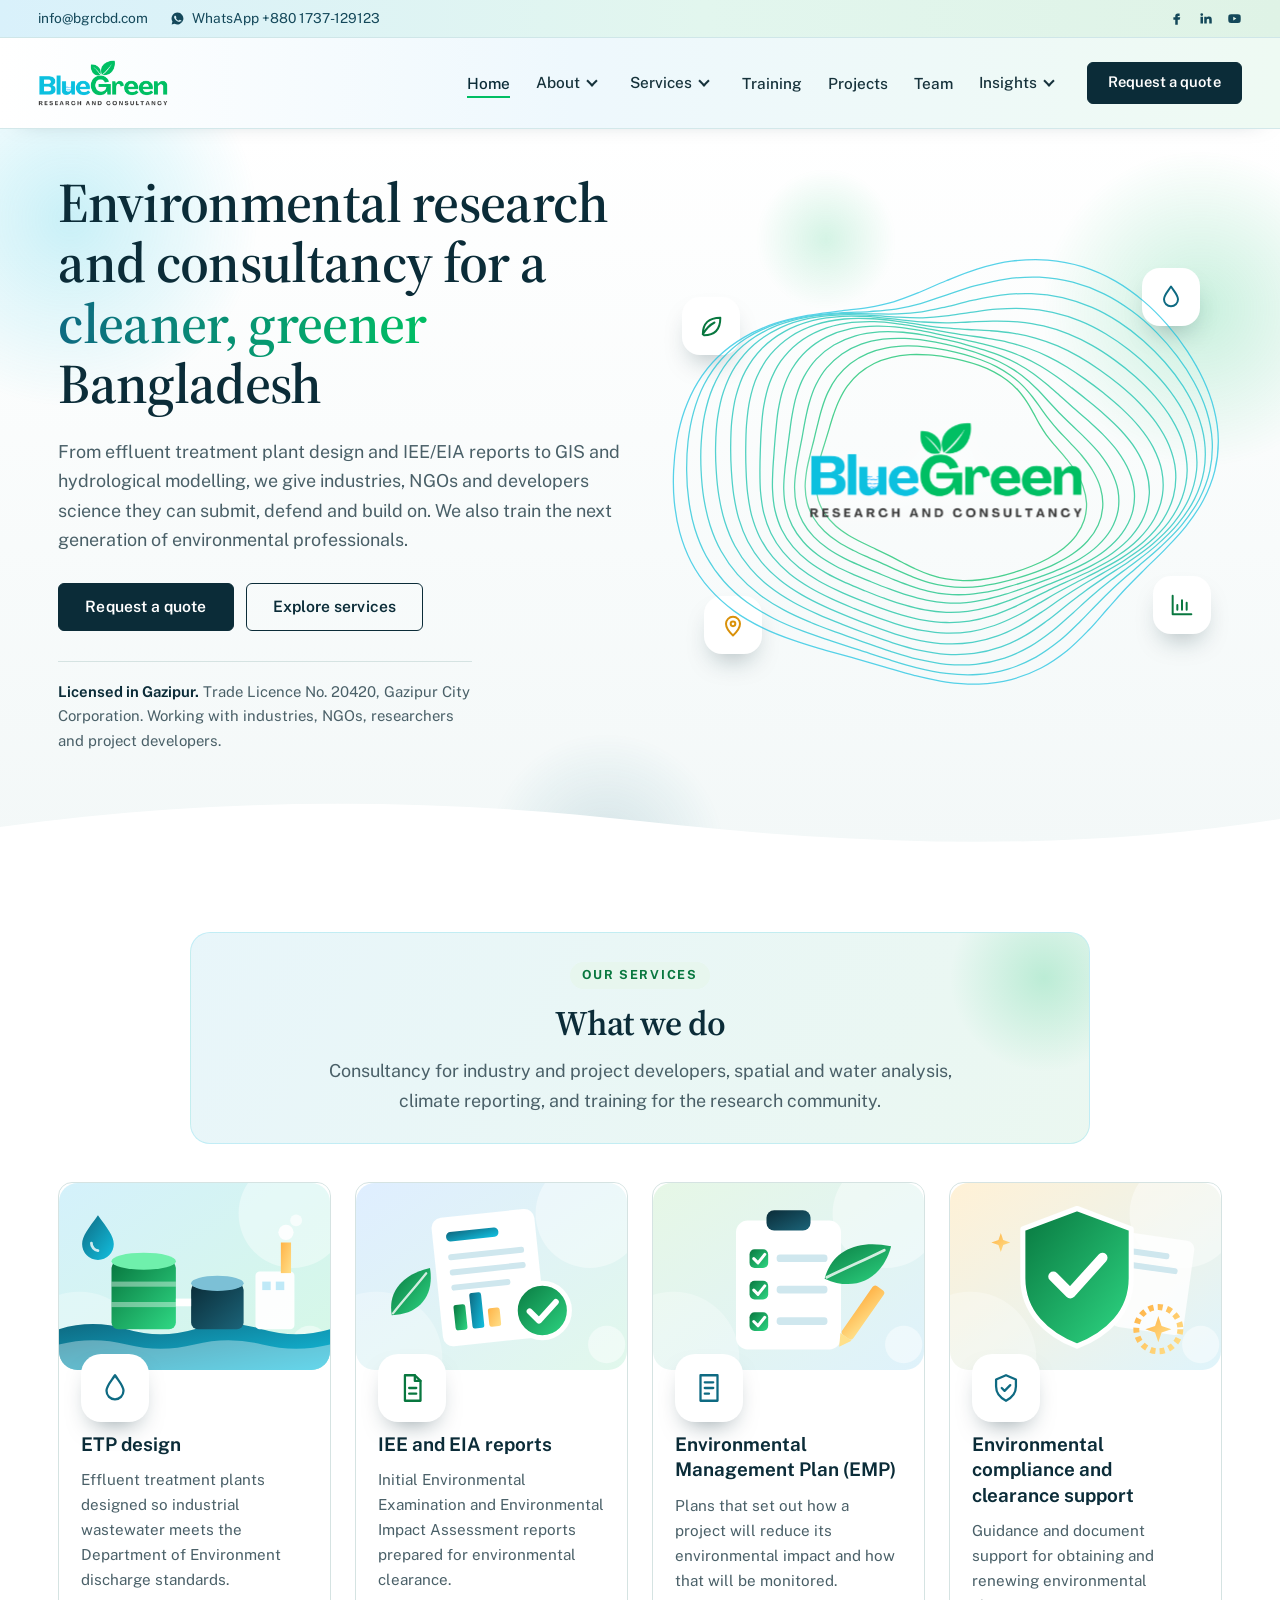
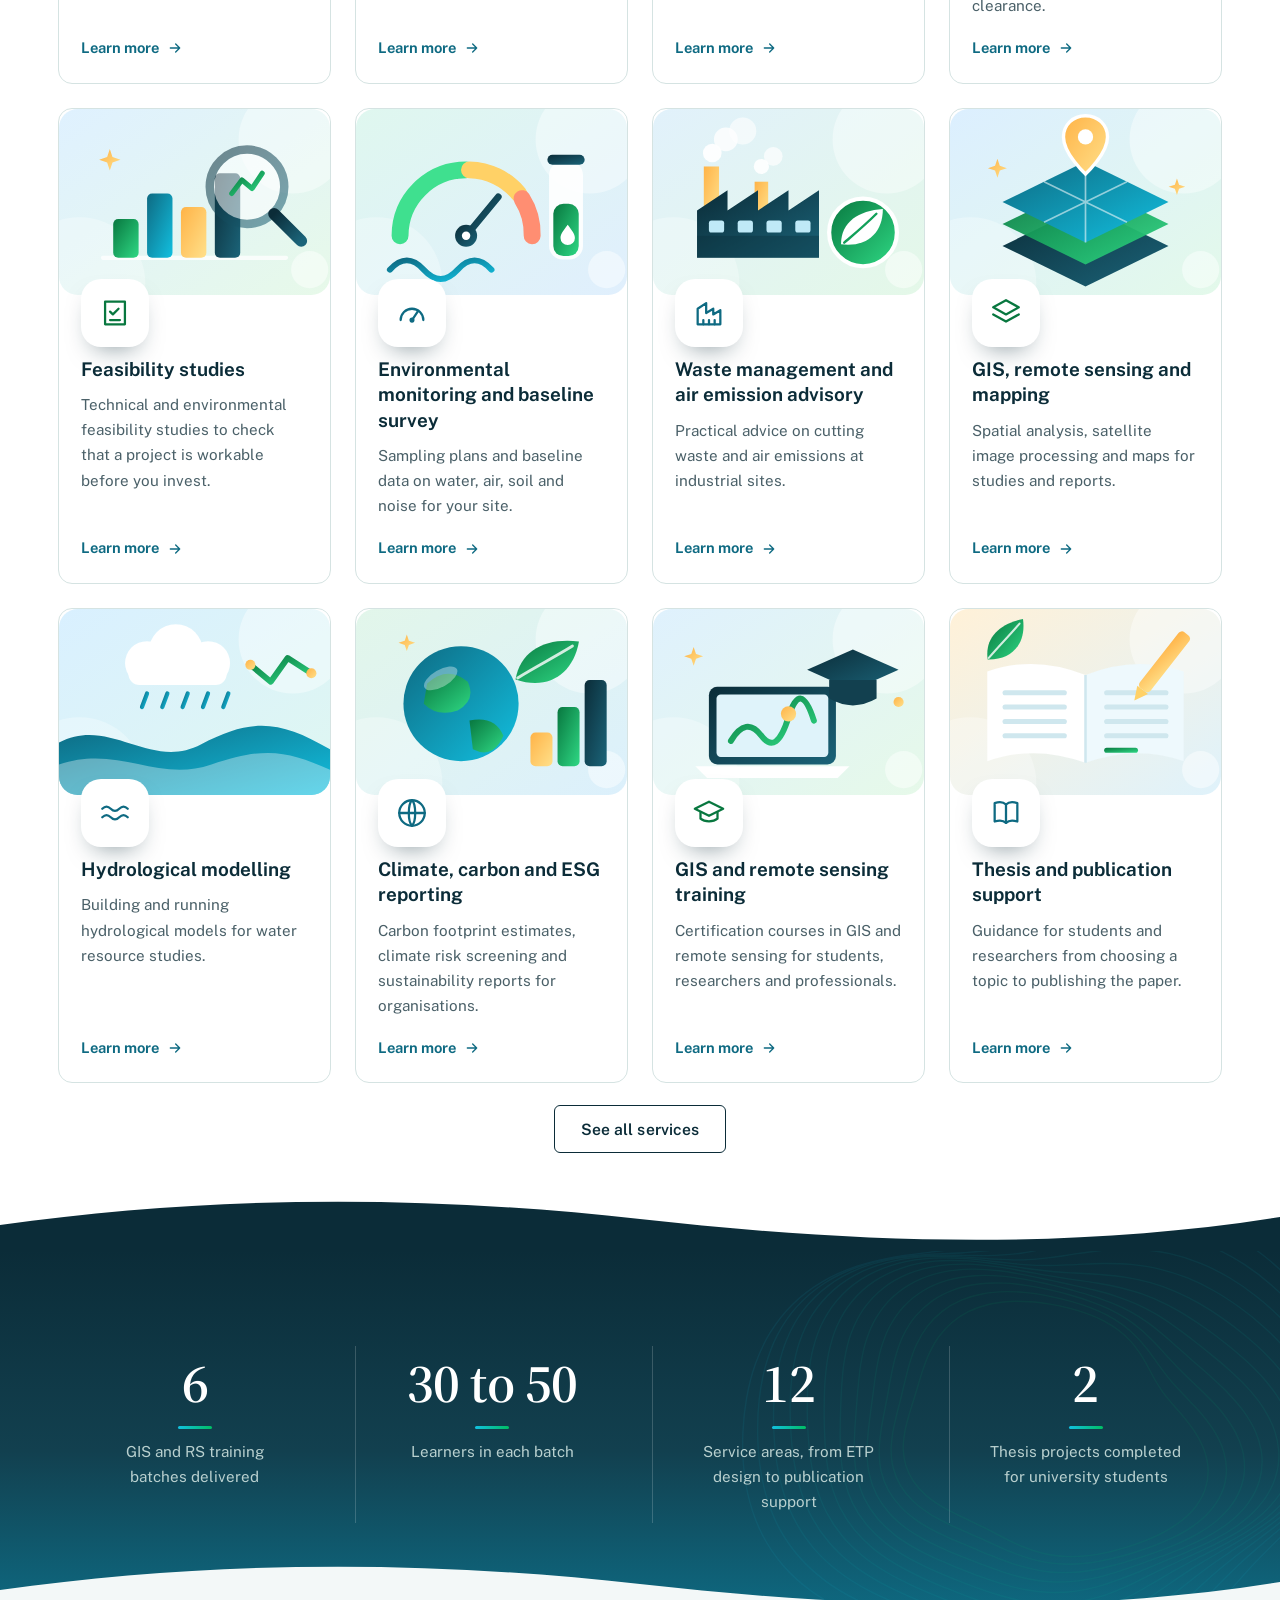
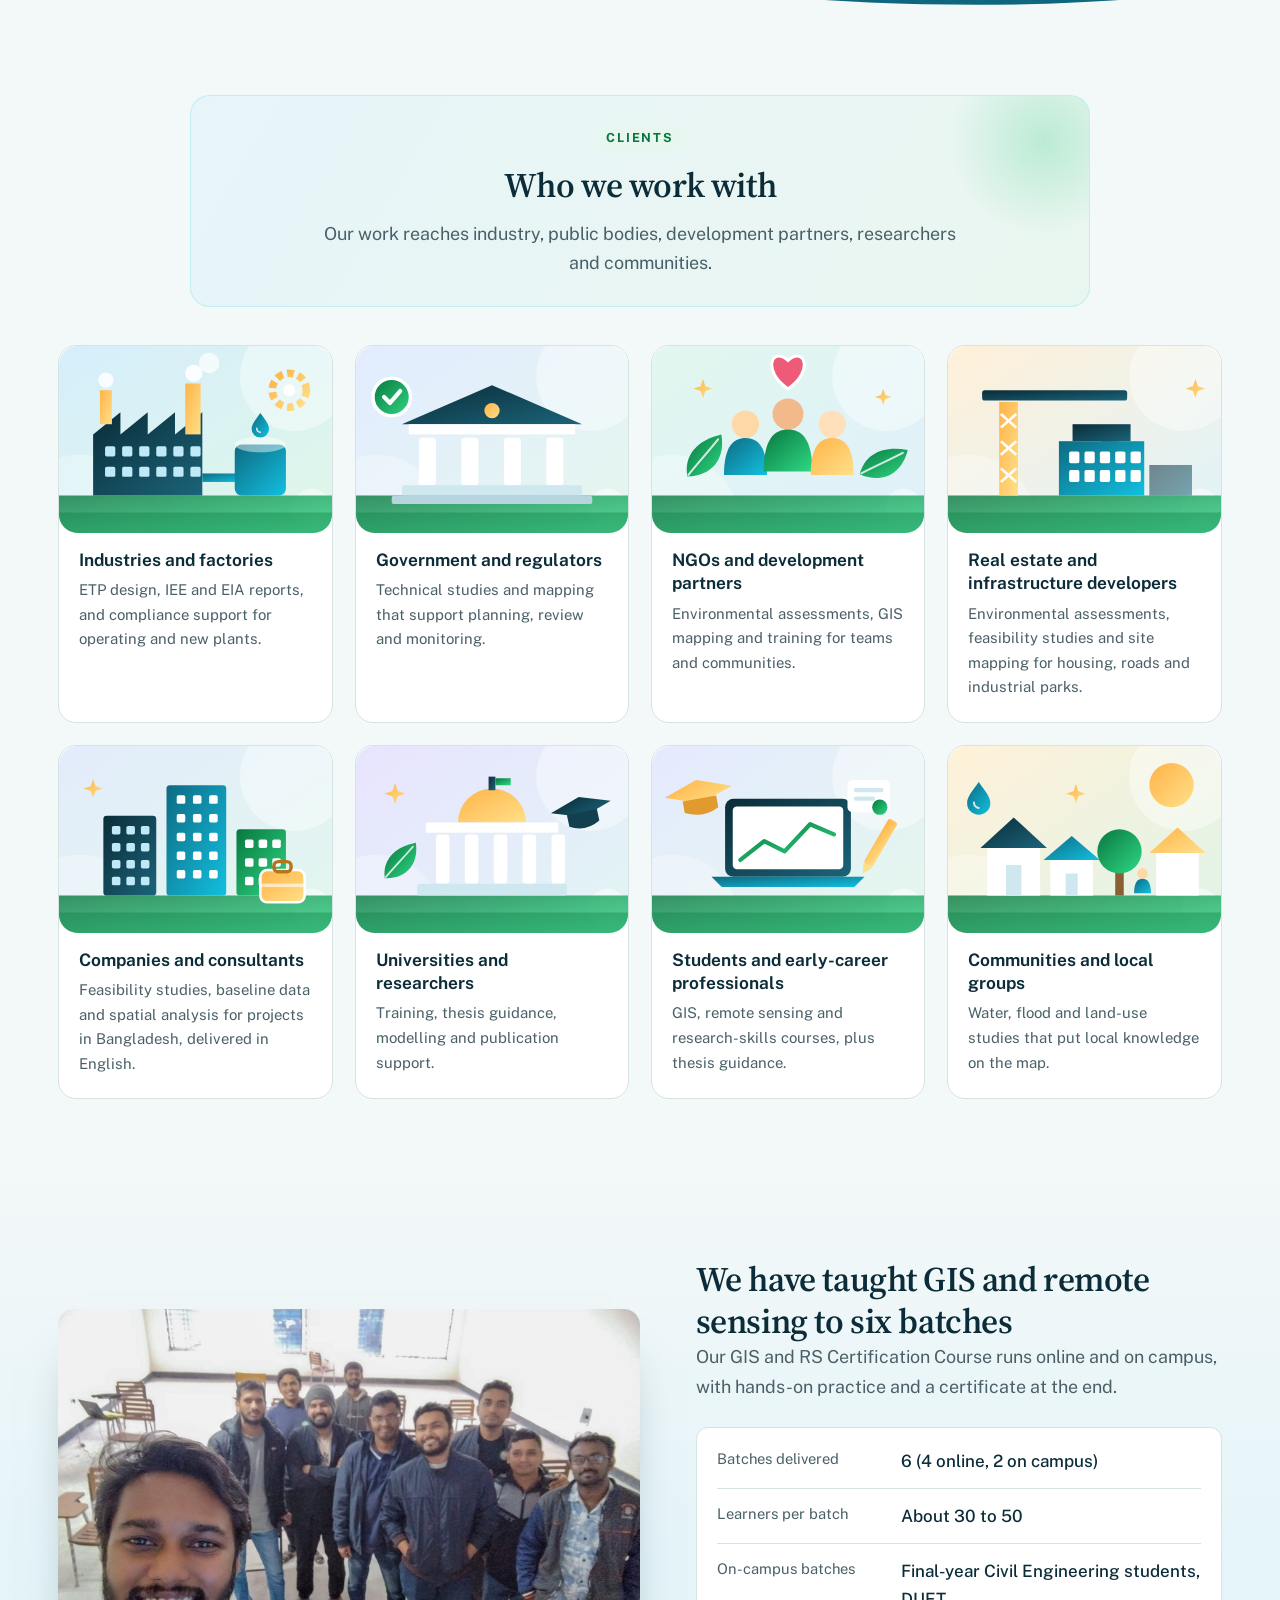
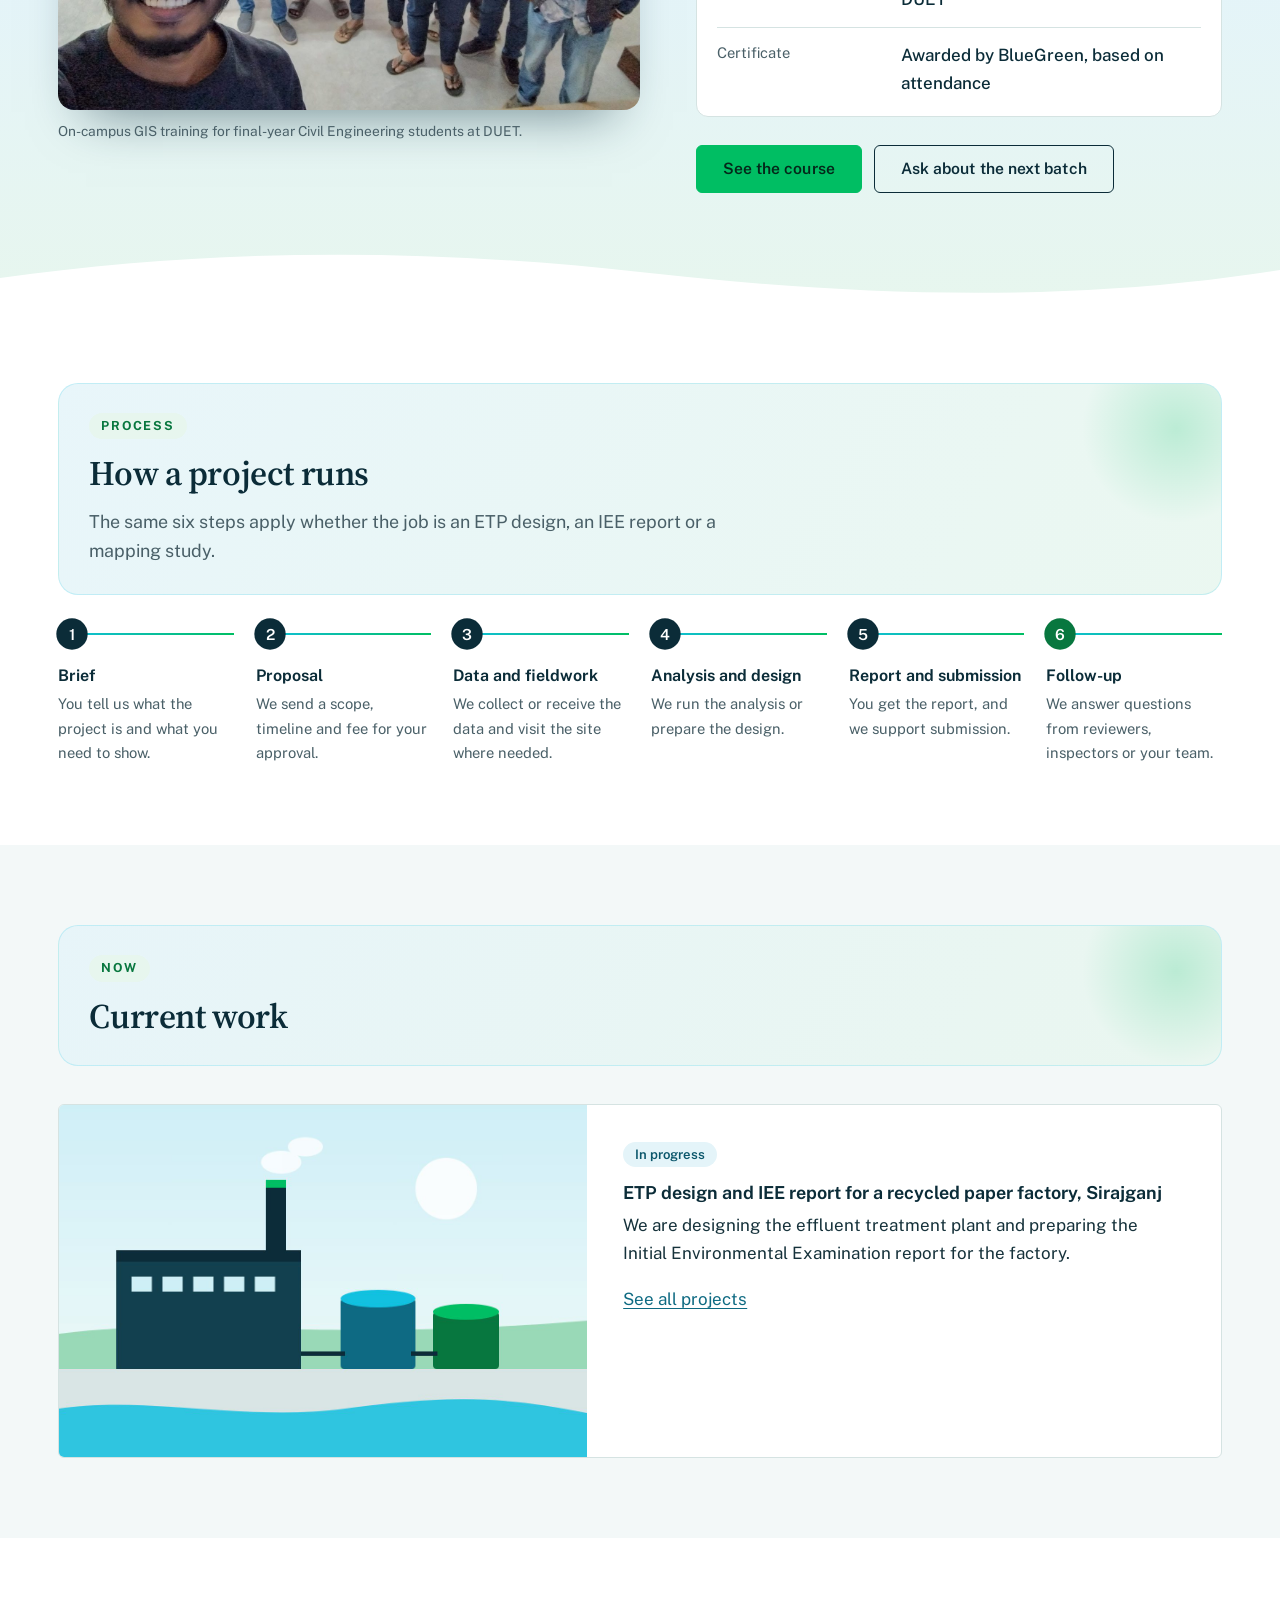
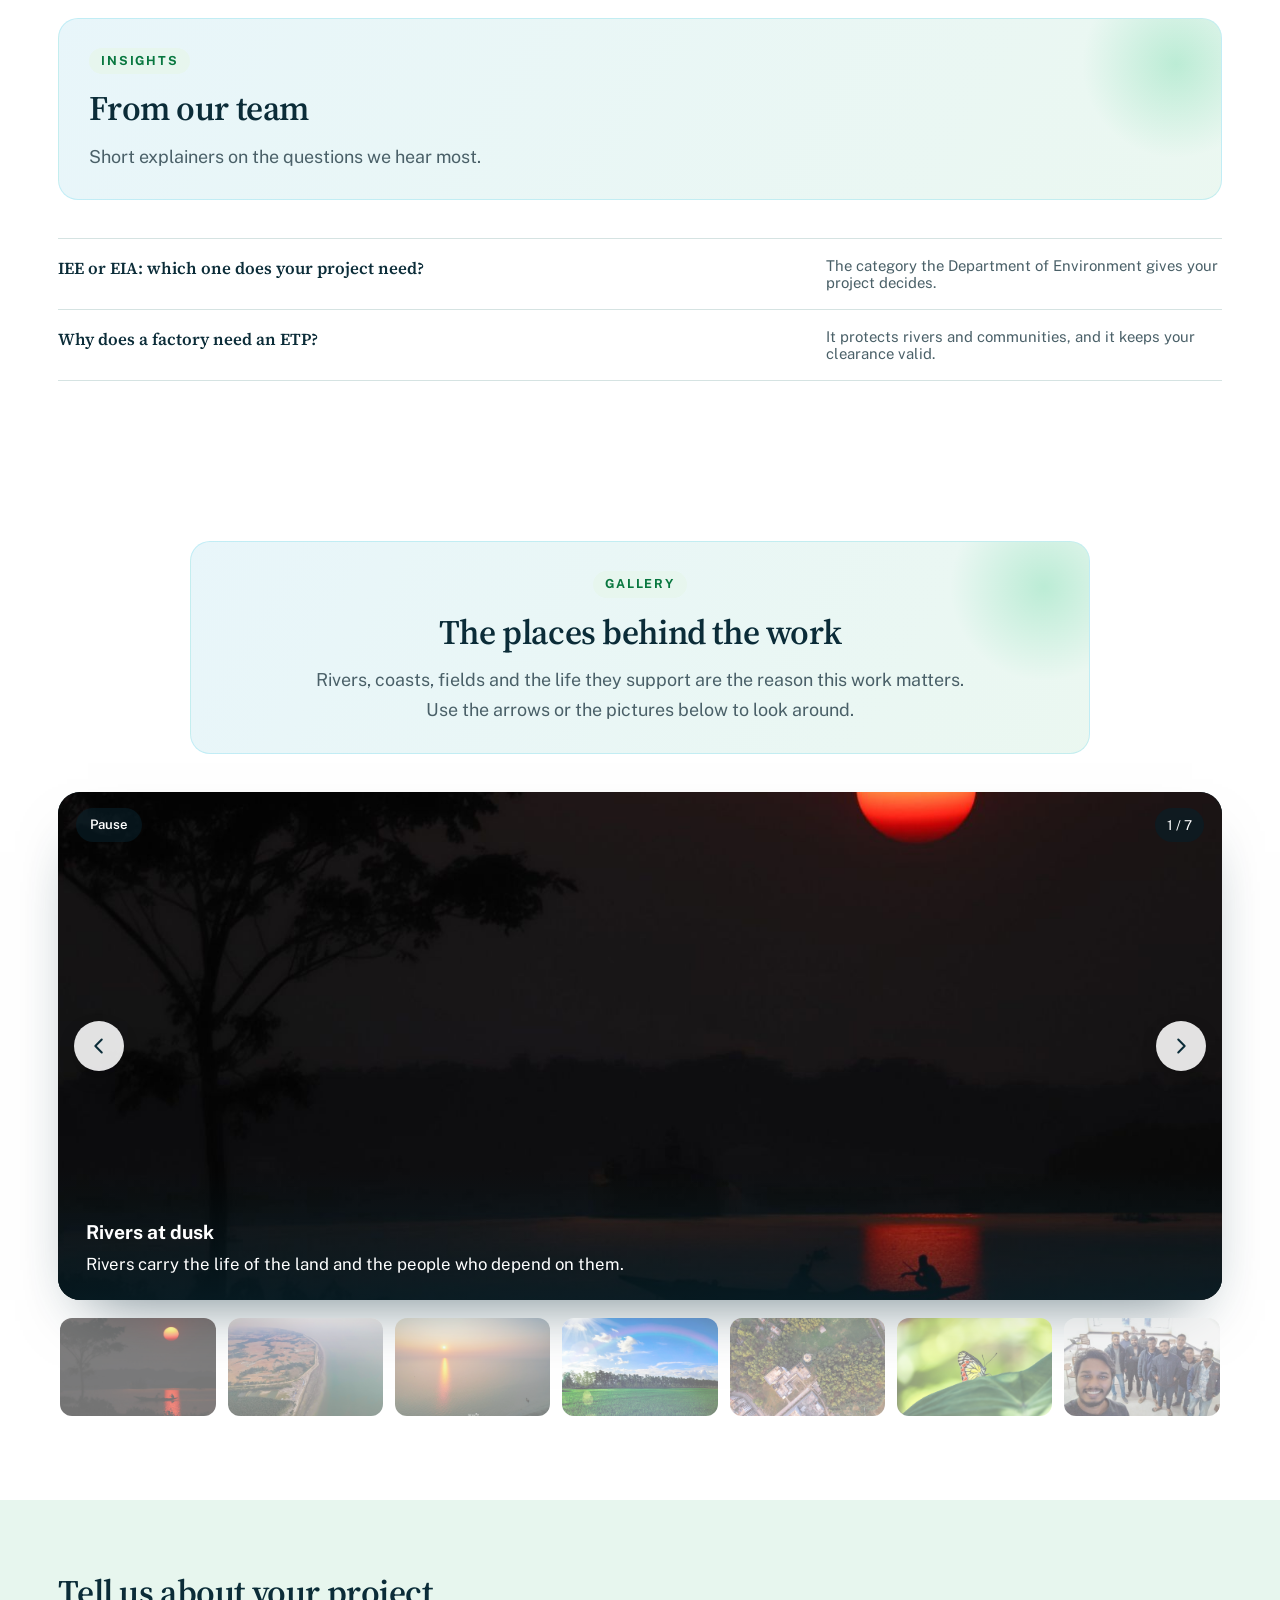
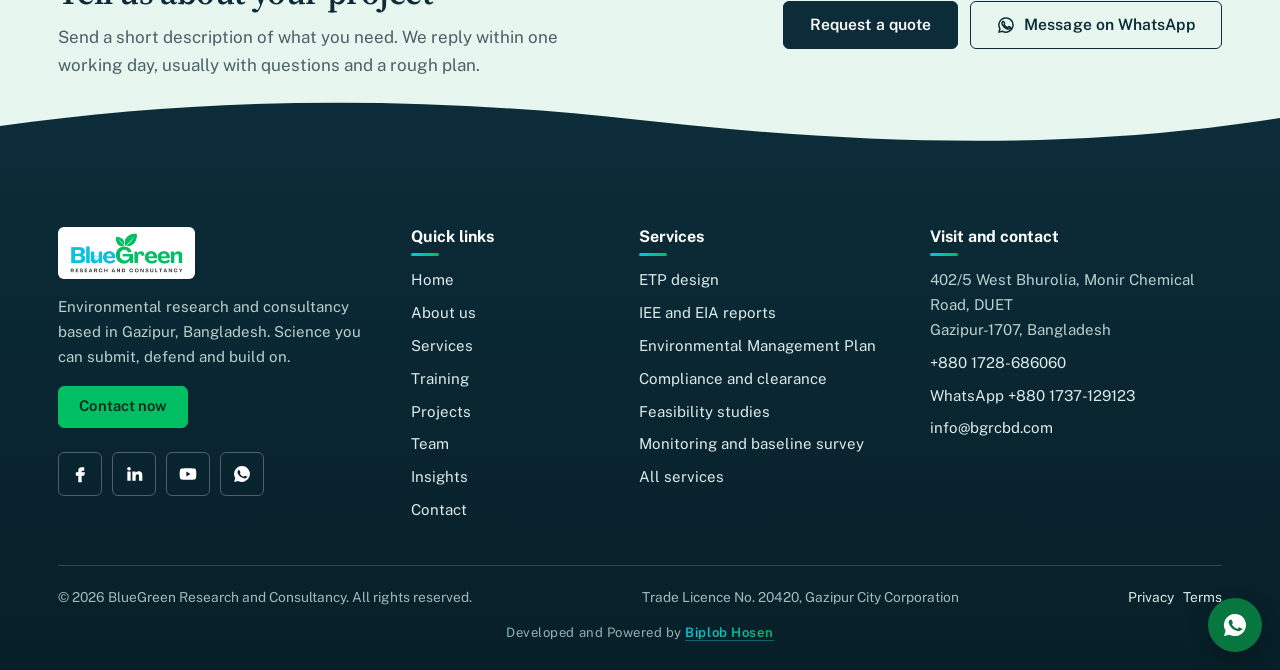
==== commit bdc5f9a4: "Add files via upload" ====
--- a/index.html
+++ b/index.html
@@ -21,7 +21,7 @@
 <header class="site-header"><nav class="wrap nav" aria-label="Main">
 <a class="brand" href="./"><img src="logo.png" width="130" height="46" alt="BlueGreen Research and Consultancy - home"></a>
 <button class="nav-toggle" type="button" aria-expanded="false" aria-controls="menu"><span></span><span></span><span></span><span class="sr">Menu</span></button>
-<ul id="menu" class="menu"><li><a href="./" aria-current="page">Home</a></li><li class="has-sub"><a href="about">About</a><button class="sub-toggle" type="button" aria-expanded="false" aria-label="Open About menu"></button><ul class="sub "><li><a href="about">Who we are</a></li><li><a href="about#mission">Mission and values</a></li><li><a href="about#registration">Registration</a></li></ul></li><li class="has-sub"><a href="services">Services</a><button class="sub-toggle" type="button" aria-expanded="false" aria-label="Open Services menu"></button><ul class="sub wide"><li><a href="services#etp"><span class="mi"><svg class="" viewBox="0 0 24 24" aria-hidden="true"><path d="M12 3C9 7.5 6 10.5 6 14a6 6 0 0 0 12 0c0-3.5-3-6.5-6-11z"/></svg></span><span class="mt"><b>ETP design</b><small>Clean wastewater, compliant discharge</small></span></a></li><li><a href="services#iee-eia"><span class="mi"><svg class="" viewBox="0 0 24 24" aria-hidden="true"><path d="M7 3h7l4 4v14H7z"/><path d="M14 3v4h4M10 12h5M10 16h5"/></svg></span><span class="mt"><b>IEE and EIA reports</b><small>Reports for environmental clearance</small></span></a></li><li><a href="services#emp"><span class="mi"><svg class="" viewBox="0 0 24 24" aria-hidden="true"><path d="M6 3h12v18H6z"/><path d="M9 8h6M9 12h6M9 16h3"/></svg></span><span class="mt"><b>Environmental Management Plan</b><small>Actions to limit and monitor impact</small></span></a></li><li><a href="services#compliance"><span class="mi"><svg class="" viewBox="0 0 24 24" aria-hidden="true"><path d="M12 3 5 6v5c0 5 3 8 7 10 4-2 7-5 7-10V6z"/><path d="m9 12 2 2 4-4"/></svg></span><span class="mt"><b>Compliance and clearance</b><small>Clearance, renewals and inspections</small></span></a></li><li><a href="services#feasibility"><span class="mi"><svg class="" viewBox="0 0 24 24" aria-hidden="true"><path d="M5 4h14v16H5z"/><path d="m8.5 11 2 2 4-4M8.5 17h7"/></svg></span><span class="mt"><b>Feasibility studies</b><small>Test the project before you invest</small></span></a></li><li><a href="services#monitoring"><span class="mi"><svg class="" viewBox="0 0 24 24" aria-hidden="true"><path d="M4 17a8 8 0 1 1 16 0"/><path d="m12 17 4-6"/><circle cx="12" cy="17" r="1"/></svg></span><span class="mt"><b>Monitoring and baseline survey</b><small>Water, air, soil and noise data</small></span></a></li><li><a href="services#waste-air"><span class="mi"><svg class="" viewBox="0 0 24 24" aria-hidden="true"><path d="M4 20h16V10l-5 3V9l-5 3V5L4 9z"/><path d="M8 20v-3M12 20v-3M16 20v-3"/></svg></span><span class="mt"><b>Waste and air emission advice</b><small>Less waste, cleaner emissions</small></span></a></li><li><a href="services#gis"><span class="mi"><svg class="" viewBox="0 0 24 24" aria-hidden="true"><path d="m12 3 9 5-9 5-9-5z"/><path d="m3 13 9 5 9-5"/></svg></span><span class="mt"><b>GIS and remote sensing</b><small>Maps and satellite analysis</small></span></a></li><li><a href="services#hydrology"><span class="mi"><svg class="" viewBox="0 0 24 24" aria-hidden="true"><path d="M3 9c2-2 4-2 6 0s4 2 6 0 4-2 6 0M3 15c2-2 4-2 6 0s4 2 6 0 4-2 6 0"/></svg></span><span class="mt"><b>Hydrological modelling</b><small>Rainfall, runoff and water balance</small></span></a></li><li><a href="services#climate-esg"><span class="mi"><svg class="" viewBox="0 0 24 24" aria-hidden="true"><circle cx="12" cy="12" r="9"/><path d="M3 12h18M12 3c3 3 3 15 0 18M12 3c-3 3-3 15 0 18"/></svg></span><span class="mt"><b>Climate, carbon and ESG</b><small>Footprint, risk and sustainability reports</small></span></a></li><li><a href="services#training"><span class="mi"><svg class="" viewBox="0 0 24 24" aria-hidden="true"><path d="m2 9 10-5 10 5-10 5z"/><path d="M6 11.5V16c3 2.5 9 2.5 12 0v-4.5"/></svg></span><span class="mt"><b>GIS and RS training</b><small>GIS and remote sensing courses</small></span></a></li><li><a href="services#thesis"><span class="mi"><svg class="" viewBox="0 0 24 24" aria-hidden="true"><path d="M4 5c3-1 6-1 8 1 2-2 5-2 8-1v13c-3-1-6-1-8 1-2-2-5-2-8-1z"/><path d="M12 6v13"/></svg></span><span class="mt"><b>Thesis and publication support</b><small>From topic to published paper</small></span></a></li></ul></li><li><a href="training">Training</a></li><li><a href="projects">Projects</a></li><li><a href="team">Team</a></li><li class="has-sub"><a href="insights">Insights</a><button class="sub-toggle" type="button" aria-expanded="false" aria-label="Open Insights menu"></button><ul class="sub right"><li><a href="insights#iee-eia">IEE or EIA?</a></li><li><a href="insights#etp">Why a factory needs an ETP</a></li><li><a href="insights#gis">What is GIS?</a></li><li><a href="insights#remote-sensing">Satellite images, water and land</a></li><li><a href="insights#thesis">Choosing a thesis topic</a></li></ul></li><li><a class="btn btn-sm" href="contact">Request a quote</a></li></ul>
+<ul id="menu" class="menu"><li><a href="./" aria-current="page">Home</a></li><li class="has-sub"><a href="about">About</a><button class="sub-toggle" type="button" aria-expanded="false" aria-label="Open About menu"></button><ul class="sub "><li><a href="about">Who we are</a></li><li><a href="about#mission">Mission and values</a></li><li><a href="about#registration">Registration</a></li></ul></li><li class="has-sub"><a href="services">Services</a><button class="sub-toggle" type="button" aria-expanded="false" aria-label="Open Services menu"></button><ul class="sub wide"><li><a href="services#etp" class="rich"><span class="mi"><svg class="" viewBox="0 0 24 24" aria-hidden="true"><path d="M12 3C9 7.5 6 10.5 6 14a6 6 0 0 0 12 0c0-3.5-3-6.5-6-11z"/></svg></span><span class="mt"><b>ETP design</b><small>Clean wastewater, compliant discharge</small></span></a></li><li><a href="services#iee-eia" class="rich"><span class="mi"><svg class="" viewBox="0 0 24 24" aria-hidden="true"><path d="M7 3h7l4 4v14H7z"/><path d="M14 3v4h4M10 12h5M10 16h5"/></svg></span><span class="mt"><b>IEE and EIA reports</b><small>Reports for environmental clearance</small></span></a></li><li><a href="services#emp" class="rich"><span class="mi"><svg class="" viewBox="0 0 24 24" aria-hidden="true"><path d="M6 3h12v18H6z"/><path d="M9 8h6M9 12h6M9 16h3"/></svg></span><span class="mt"><b>Environmental Management Plan</b><small>Actions to limit and monitor impact</small></span></a></li><li><a href="services#compliance" class="rich"><span class="mi"><svg class="" viewBox="0 0 24 24" aria-hidden="true"><path d="M12 3 5 6v5c0 5 3 8 7 10 4-2 7-5 7-10V6z"/><path d="m9 12 2 2 4-4"/></svg></span><span class="mt"><b>Compliance and clearance</b><small>Clearance, renewals and inspections</small></span></a></li><li><a href="services#feasibility" class="rich"><span class="mi"><svg class="" viewBox="0 0 24 24" aria-hidden="true"><path d="M5 4h14v16H5z"/><path d="m8.5 11 2 2 4-4M8.5 17h7"/></svg></span><span class="mt"><b>Feasibility studies</b><small>Test the project before you invest</small></span></a></li><li><a href="services#monitoring" class="rich"><span class="mi"><svg class="" viewBox="0 0 24 24" aria-hidden="true"><path d="M4 17a8 8 0 1 1 16 0"/><path d="m12 17 4-6"/><circle cx="12" cy="17" r="1"/></svg></span><span class="mt"><b>Monitoring and baseline survey</b><small>Water, air, soil and noise data</small></span></a></li><li><a href="services#waste-air" class="rich"><span class="mi"><svg class="" viewBox="0 0 24 24" aria-hidden="true"><path d="M4 20h16V10l-5 3V9l-5 3V5L4 9z"/><path d="M8 20v-3M12 20v-3M16 20v-3"/></svg></span><span class="mt"><b>Waste and air emission advice</b><small>Less waste, cleaner emissions</small></span></a></li><li><a href="services#gis" class="rich"><span class="mi"><svg class="" viewBox="0 0 24 24" aria-hidden="true"><path d="m12 3 9 5-9 5-9-5z"/><path d="m3 13 9 5 9-5"/></svg></span><span class="mt"><b>GIS and remote sensing</b><small>Maps and satellite analysis</small></span></a></li><li><a href="services#hydrology" class="rich"><span class="mi"><svg class="" viewBox="0 0 24 24" aria-hidden="true"><path d="M3 9c2-2 4-2 6 0s4 2 6 0 4-2 6 0M3 15c2-2 4-2 6 0s4 2 6 0 4-2 6 0"/></svg></span><span class="mt"><b>Hydrological modelling</b><small>Rainfall, runoff and water balance</small></span></a></li><li><a href="services#climate-esg" class="rich"><span class="mi"><svg class="" viewBox="0 0 24 24" aria-hidden="true"><circle cx="12" cy="12" r="9"/><path d="M3 12h18M12 3c3 3 3 15 0 18M12 3c-3 3-3 15 0 18"/></svg></span><span class="mt"><b>Climate, carbon and ESG</b><small>Footprint, risk and sustainability reports</small></span></a></li><li><a href="services#training" class="rich"><span class="mi"><svg class="" viewBox="0 0 24 24" aria-hidden="true"><path d="m2 9 10-5 10 5-10 5z"/><path d="M6 11.5V16c3 2.5 9 2.5 12 0v-4.5"/></svg></span><span class="mt"><b>GIS and RS training</b><small>GIS and remote sensing courses</small></span></a></li><li><a href="services#thesis" class="rich"><span class="mi"><svg class="" viewBox="0 0 24 24" aria-hidden="true"><path d="M4 5c3-1 6-1 8 1 2-2 5-2 8-1v13c-3-1-6-1-8 1-2-2-5-2-8-1z"/><path d="M12 6v13"/></svg></span><span class="mt"><b>Thesis and publication support</b><small>From topic to published paper</small></span></a></li></ul></li><li><a href="training">Training</a></li><li><a href="projects">Projects</a></li><li><a href="team">Team</a></li><li class="has-sub"><a href="insights">Insights</a><button class="sub-toggle" type="button" aria-expanded="false" aria-label="Open Insights menu"></button><ul class="sub right"><li><a href="insights#iee-eia">IEE or EIA?</a></li><li><a href="insights#etp">Why a factory needs an ETP</a></li><li><a href="insights#gis">What is GIS?</a></li><li><a href="insights#remote-sensing">Satellite images, water and land</a></li><li><a href="insights#thesis">Choosing a thesis topic</a></li></ul></li><li><a class="btn btn-sm" href="contact">Request a quote</a></li></ul>
 </nav></header>
 <main id="main">
 
--- a/style.css
+++ b/style.css
@@ -488,10 +488,13 @@
   .sub-toggle{width:44px;height:44px}
   .sub-toggle::after{left:17px;top:15px}
   .sub,.sub.wide,.sub.right{position:static;min-width:0;width:100%;flex-basis:100%;box-shadow:none;border:0;border-left:3px solid var(--leaf);border-radius:0;padding:4px 0 8px 10px;margin:0 0 8px;
-    display:none;opacity:1;visibility:visible;transform:none;grid-template-columns:1fr}
+    display:none;transform:none;grid-template-columns:1fr}
   .has-sub.open>.sub{display:grid}
   .has-sub:hover>.sub{display:none}
   .has-sub.open:hover>.sub{display:grid}
+  .menu{pointer-events:none}
+  .menu.open{pointer-events:auto}
+  .menu:not(.open) *{visibility:hidden!important;pointer-events:none!important}
   .menu li:last-child{padding-top:14px}
 }
 @media (max-width:860px){
@@ -565,10 +568,9 @@
 /* rich dropdown */
 .sub .mi{flex:none;width:34px;height:34px;border-radius:10px;display:grid;place-items:center;background:linear-gradient(135deg,var(--tint-cyan),var(--tint-leaf));color:var(--tide)}
 .sub .mi svg{width:19px;height:19px;fill:none;stroke:currentColor;stroke-width:1.7;stroke-linecap:round;stroke-linejoin:round}
-.sub a:has(.mi){display:flex;align-items:center;gap:12px}
+.sub a.rich{display:flex;align-items:center;gap:12px}
 .sub .mt{display:flex;flex-direction:column;line-height:1.25}
 .sub .mt small{color:var(--muted);font-size:.78rem;font-weight:400}
-.sub.wide{min-width:560px;display:grid;grid-template-columns:1fr 1fr}
 
 /* carousel */
 .gallery-sec{padding-top:0}
@@ -624,7 +626,7 @@
 .ribbon{position:absolute;left:12px;top:12px;padding:5px 12px;border-radius:99px;background:var(--leaf);color:#04281a;font:700 .75rem var(--sans)}
 .cbody{display:flex;flex-direction:column;gap:8px;padding:16px 18px 20px;flex:1}
 .cbody h3{font-size:1.1rem;margin:0}.cbody p{margin:0;color:var(--muted);font-size:.92rem}
-.cchip{align-self:flex-start;padding:3px 10px;border-radius:99px;font:700 .72rem var(--sans);letter-spacing:.04em;color:var(--c,var(--tide));background:color-mix(in srgb,var(--c,var(--tide)) 12%,#fff)}
+.cchip{align-self:flex-start;padding:3px 10px;border-radius:99px;font:700 .72rem var(--sans);letter-spacing:.04em;color:var(--c,var(--tide));background:#e8f1f2;background:color-mix(in srgb,var(--c,var(--tide)) 12%,#fff)}
 .cchip.light{background:rgba(255,255,255,.2);color:#fff}
 .cmeta{list-style:none;margin:0;padding:0;display:flex;flex-wrap:wrap;gap:6px;font-size:.78rem;color:var(--muted)}
 .cmeta li{padding:2px 9px;border-radius:99px;background:var(--mist)}
@@ -643,8 +645,8 @@
 
 .member.flash{animation:flash 1.6s ease}
 @keyframes flash{30%{box-shadow:0 0 0 5px var(--leaf)}}
-@media(min-width:1300px){.team-grid{grid-template-columns:repeat(4,1fr)}}
-@media(max-width:1180px){.svc-grid3,.course-grid{grid-template-columns:repeat(3,1fr)}.sub.wide{min-width:0;display:block}}
+@media(min-width:1300px){.team-row .member:not(.lead){flex:0 0 calc(25% - 18px);max-width:none}}
+@media(max-width:1180px){.svc-grid3,.course-grid{grid-template-columns:repeat(3,1fr)}}
 @media(max-width:860px){.svc-grid3,.course-grid{grid-template-columns:repeat(2,1fr)}.srow,.srow:nth-child(even){grid-template-columns:1fr}.srow:nth-child(even) .sart{order:0}.steps.four{grid-template-columns:1fr 1fr}.carousel .stage{aspect-ratio:4/3}.sec-head{padding:20px}}
 @media(max-width:560px){.svc-grid3,.course-grid{grid-template-columns:1fr}.steps.four{grid-template-columns:1fr}.car-btn{width:40px;height:40px}.thumbs{display:none}}
 @media(prefers-reduced-motion:reduce){body{animation:none}.emblem .fl,.carousel .slide img{animation:none;transition:none}}
@@ -671,3 +673,20 @@
 @media(max-width:560px){.client-grid{grid-template-columns:1fr}}
 footer h2.ft{font-family:var(--sans);font-weight:700;letter-spacing:0}
 .sr-only{position:absolute;width:1px;height:1px;margin:-1px;padding:0;overflow:hidden;clip:rect(0,0,0,0);white-space:nowrap;border:0}
+
+/* mid-width dropdown and small-screen performance / touch comfort */
+@media(max-width:1180px) and (min-width:1001px){.sub.wide{min-width:480px;left:-210px}}
+@media(max-width:1000px){
+.contours,.rip,.emblem .fl,.hero-deco i{animation:none!important}
+.hero-deco i{filter:none}
+.site-header{backdrop-filter:none}
+body{animation:none}
+.carousel .slide img,.carousel .slide.on img{transition:none;transform:none}
+}
+@media(max-width:760px){
+.topbar a{padding:8px 0}
+.topbar .socials a,.topbar-in>div:last-child a{min-width:36px;min-height:36px;justify-content:center}
+footer li a{display:inline-block;padding:9px 0}
+.foot-base a{display:inline-block;padding:9px 6px}
+.socials a{min-width:44px;min-height:44px}
+}
